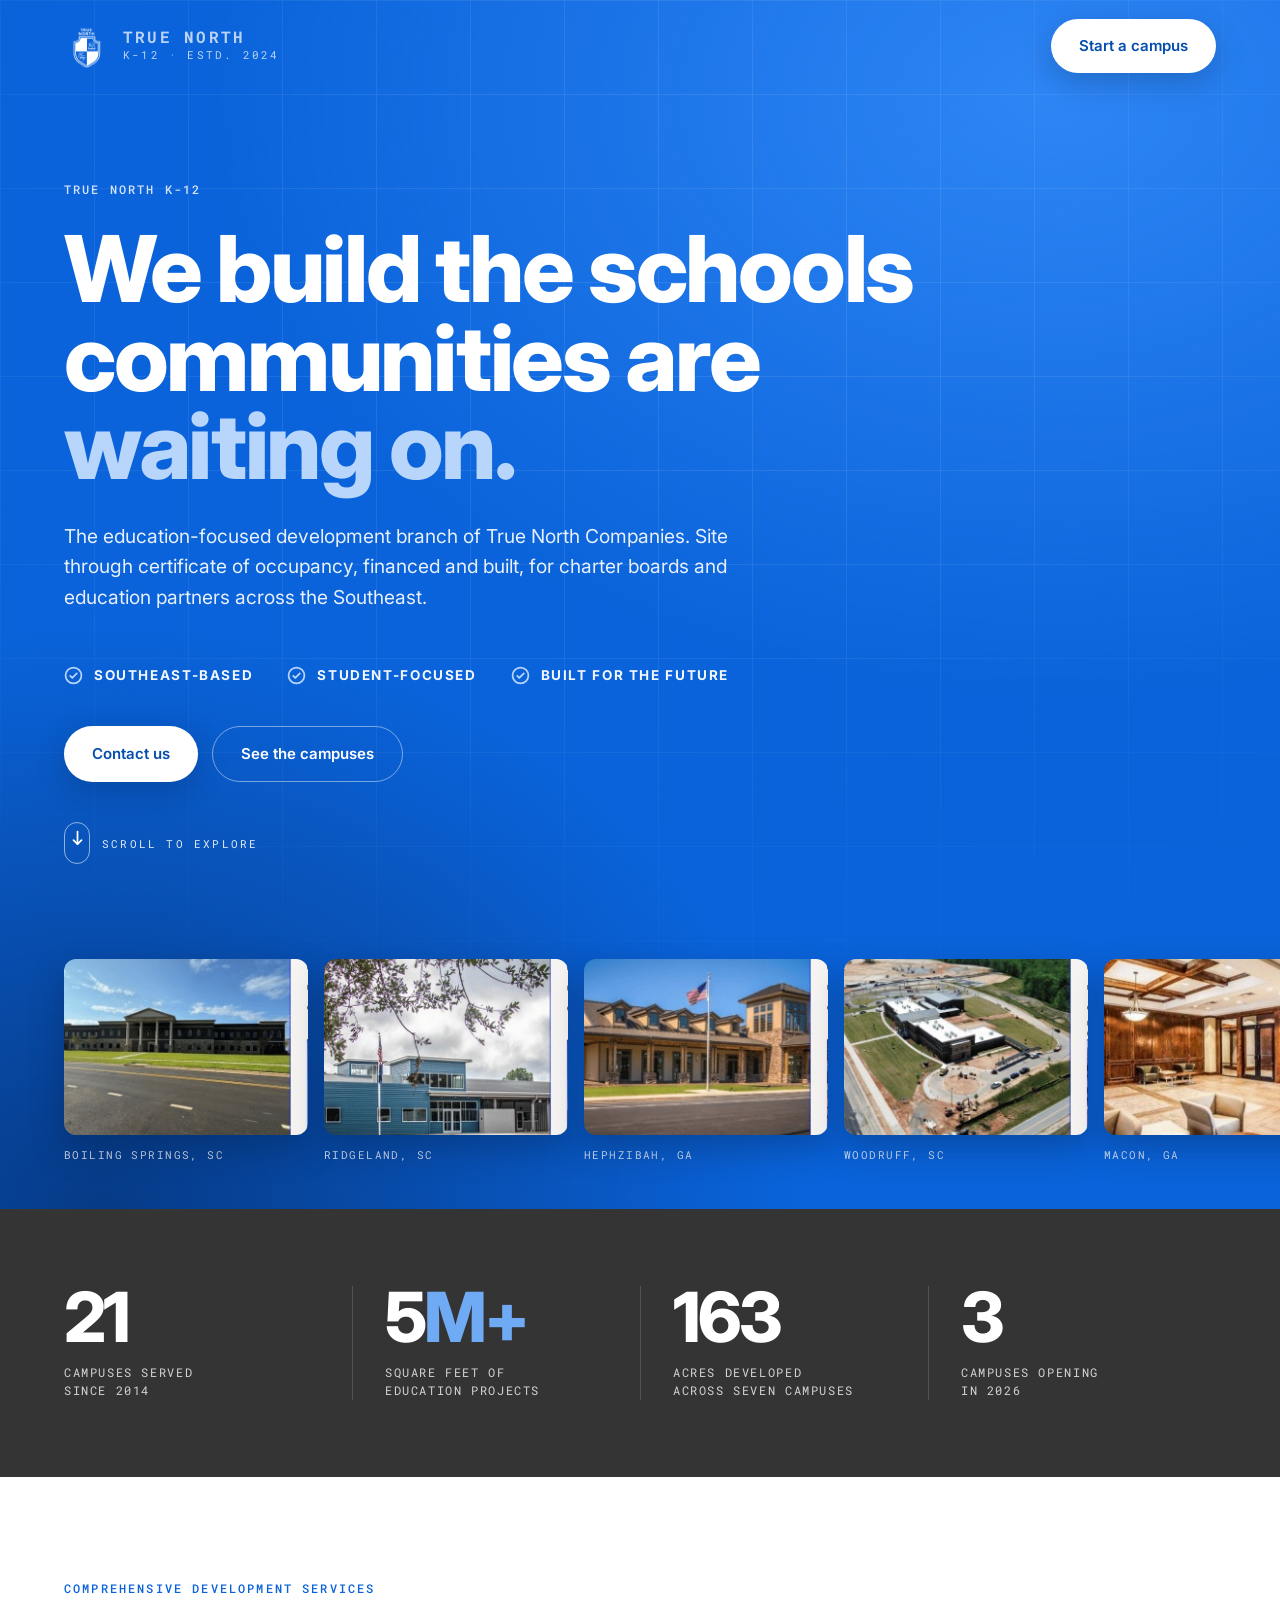
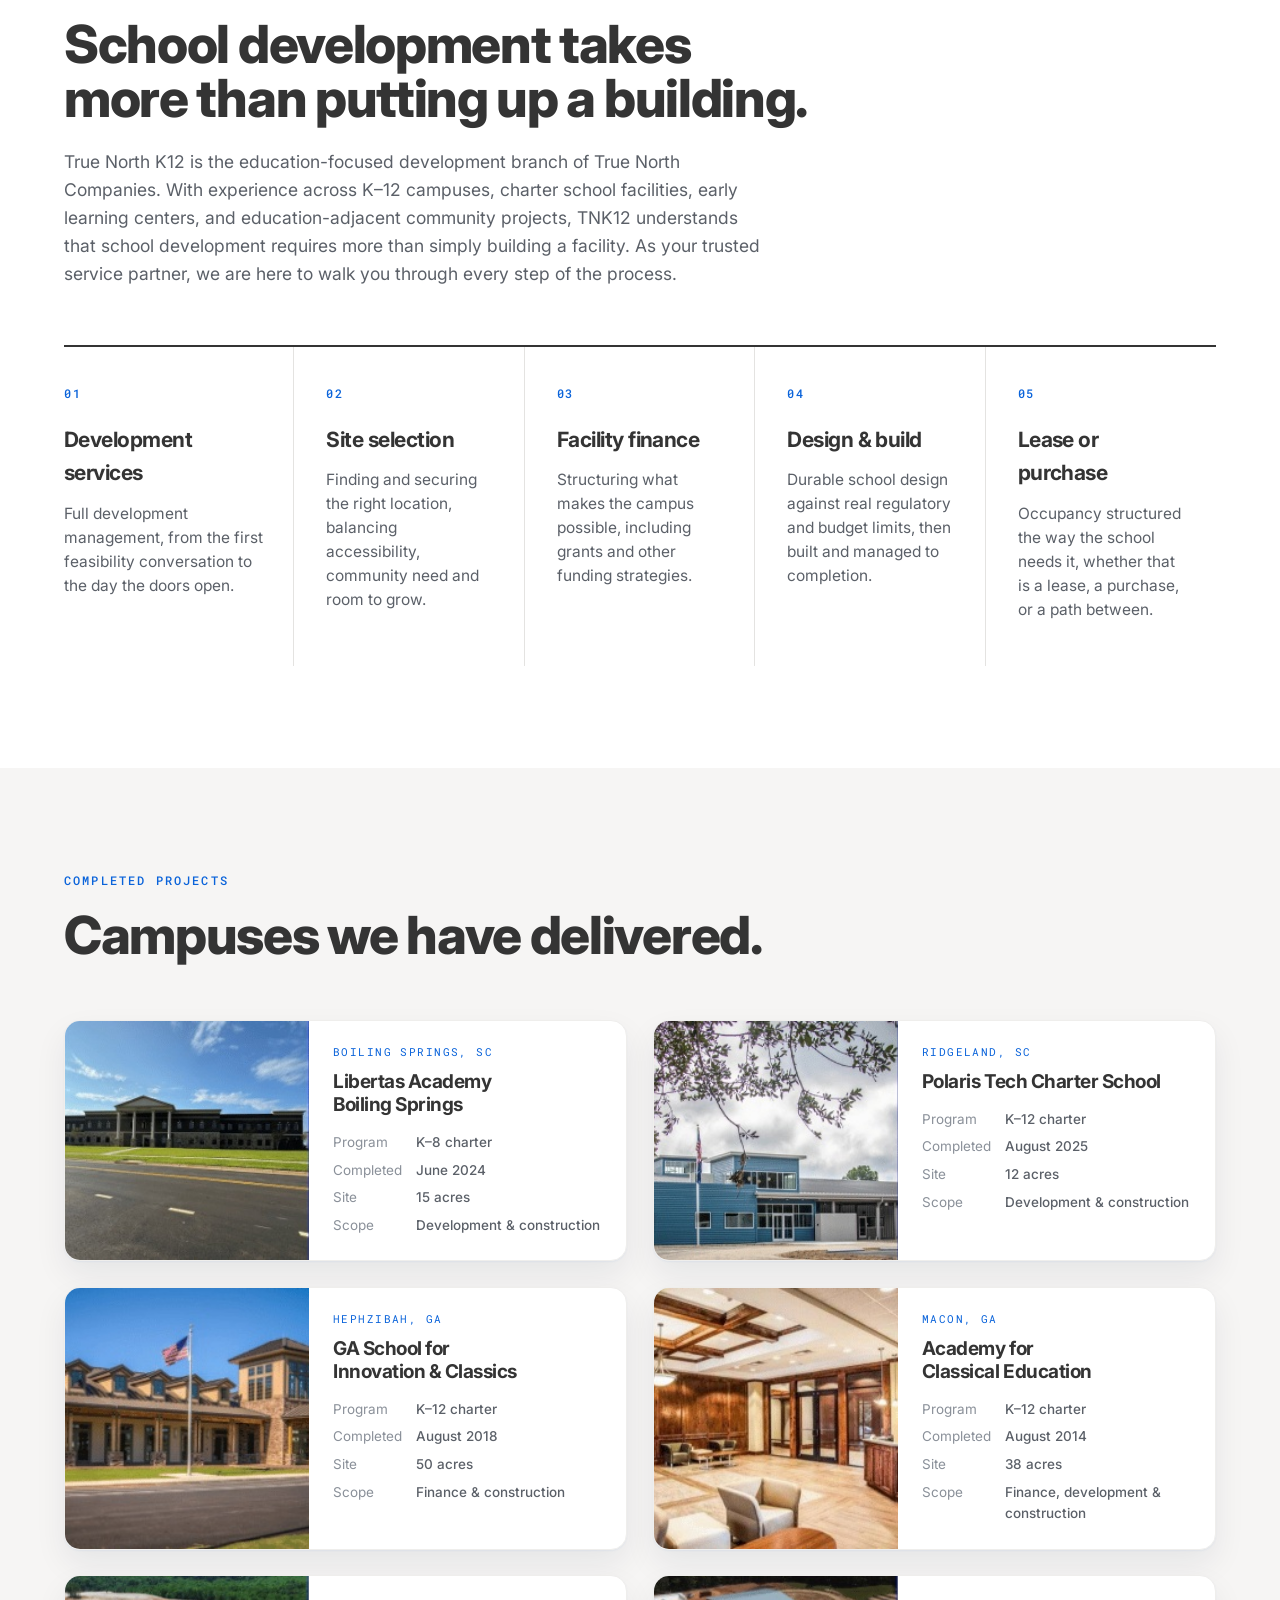
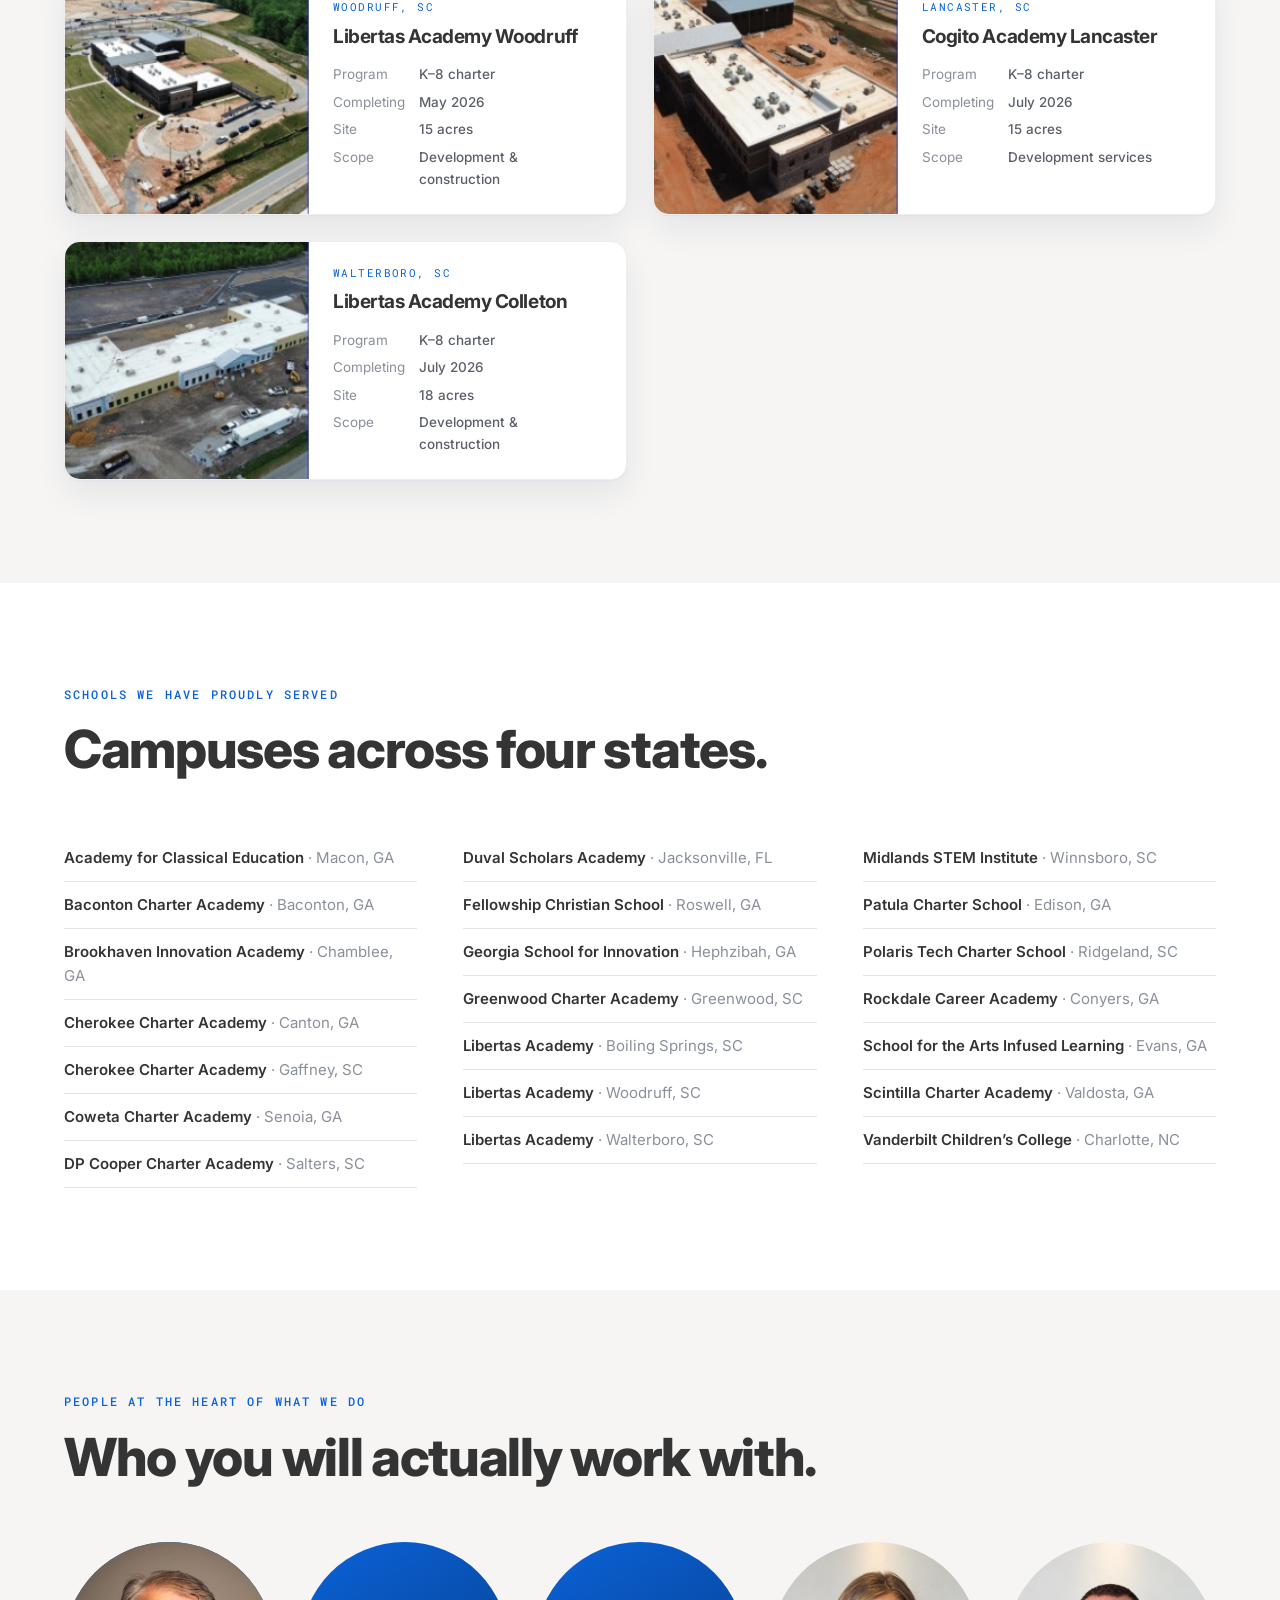
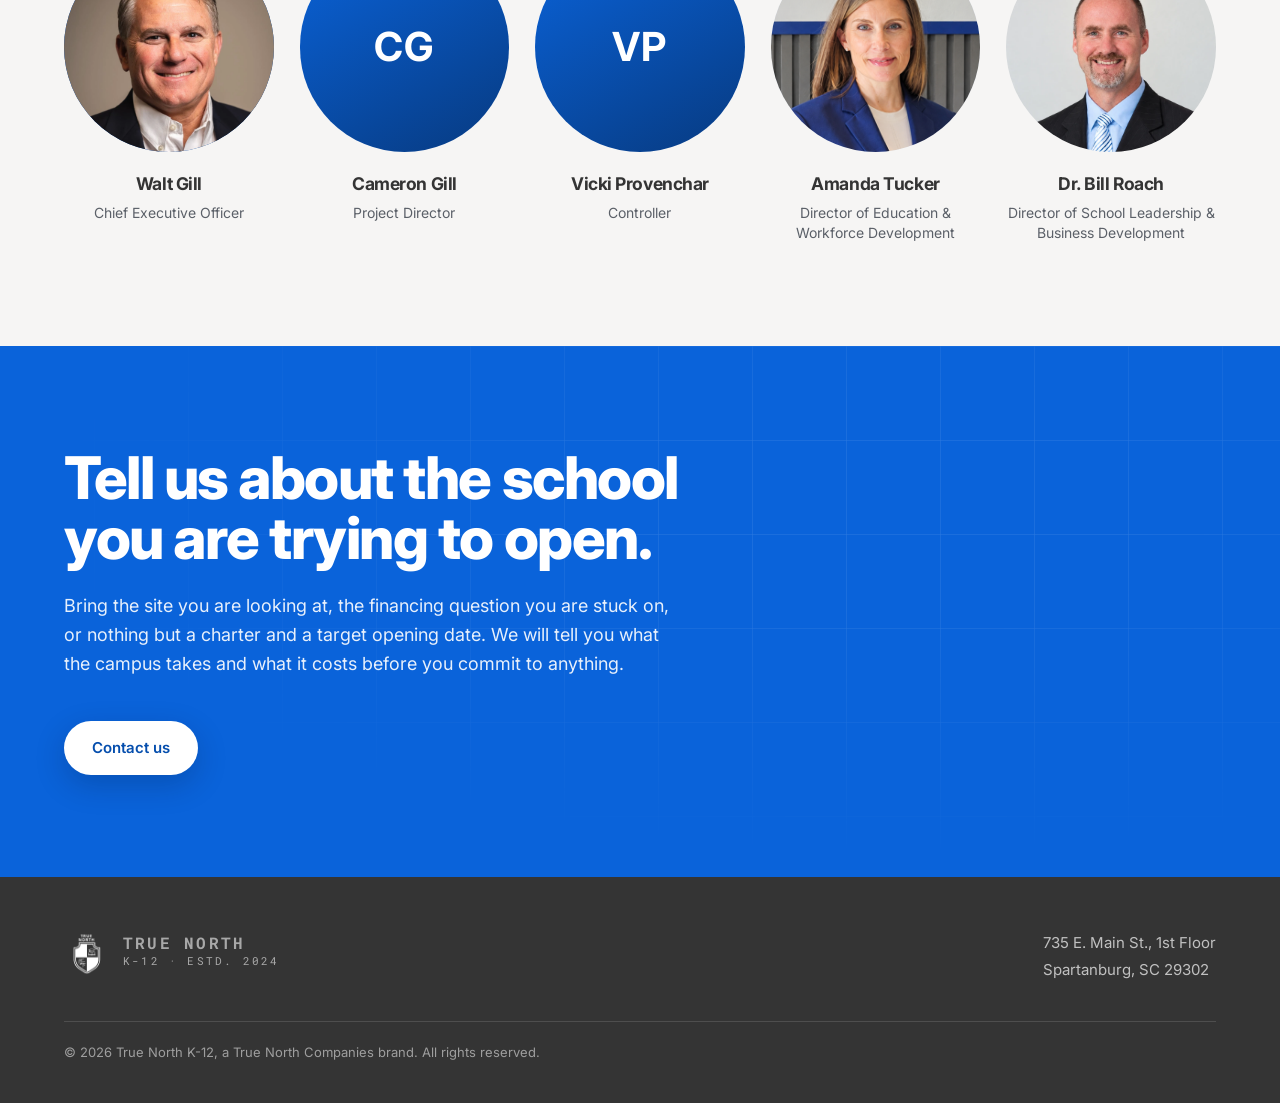
==== index.html @ 13dd5b68 "Team cards carry name and title only Drops the company line under Walt Gill, Cameron Gill and Vicki " ====
<!DOCTYPE html>
<meta charset="utf-8">
<meta name="viewport" content="width=device-width, initial-scale=1">
<title>True North K-12</title>
<meta name="description" content="True North K-12 is the education-focused development branch of True North Companies. Site selection, facility finance, design and build, and lease or purchase options for charter schools across the Southeast.">
<link rel="icon" type="image/png" href="assets/tnk12-shield.png">
<link rel="preconnect" href="https://fonts.googleapis.com">
<link rel="preconnect" href="https://fonts.gstatic.com" crossorigin>
<link rel="stylesheet" href="https://fonts.googleapis.com/css2?family=Inter:wght@300;400;500;600;700;800;900&family=Roboto+Mono:wght@400;500&display=swap">

<style>
  /* ===========================================================
     True North K-12 — TNK12 Canva brand kit.
     cobalt #0A63DA · deep #054EAD · charcoal #343434
     paper #F6F6F6 · warm ground #F6F5F4.   Light mode only.
     =========================================================== */
  :root {
    --cobalt:      #0A63DA;
    --cobalt-deep: #054EAD;
    --cobalt-dark: #073A80;
    --cobalt-lift: #3D8BF0;
    --cobalt-wash: #EAF1FD;

    --ink:       #343434;
    --ink-soft:  #5B6068;
    --ink-faint: #8A9099;

    --ground:     #FFFFFF;
    --ground-alt: #F6F5F4;
    --paper:      #F6F6F6;
    --rule:       #E4E3E1;
    --rule-soft:  #EFEEEC;

    --face: "Inter", "Segoe UI", Helvetica, Arial, sans-serif;
    --mono: "Roboto Mono", "SF Mono", Consolas, monospace;

    --measure: 64ch;
    --shell: 1560px;
  }

  * , *::before, *::after { box-sizing: border-box; }

  body {
    margin: 0;
    background: var(--ground);
    color: var(--ink);
    font-family: var(--face);
    font-size: 17px;
    line-height: 1.6;
    -webkit-font-smoothing: antialiased;
    text-rendering: optimizeLegibility;
    overflow-x: hidden;
  }
  h1, h2, h3 { margin: 0; text-wrap: balance; letter-spacing: -0.025em; }
  p { margin: 0; }
  img { max-width: 100%; display: block; }
  a { color: var(--cobalt); text-underline-offset: 3px; }
  :focus-visible { outline: 2px solid var(--cobalt-lift); outline-offset: 3px; border-radius: 3px; }

  .shell { width: 100%; max-width: var(--shell); margin-inline: auto; padding-inline: clamp(20px, 5vw, 68px); }

  .eyebrow {
    font-family: var(--mono); font-size: 12px; font-weight: 500;
    letter-spacing: .18em; text-transform: uppercase; color: var(--cobalt);
  }

  .btn {
    display: inline-flex; align-items: center; gap: 10px;
    padding: 15px 28px; border-radius: 999px;
    font-size: 15px; font-weight: 600; text-decoration: none;
    transition: transform .18s ease, background .18s ease, box-shadow .18s ease;
  }
  .btn svg { width: 16px; height: 16px; }
  .btn--on-cobalt { background: #FFFFFF; color: var(--cobalt-deep); box-shadow: 0 10px 30px rgba(3,24,56,.22); }
  .btn--on-cobalt:hover { transform: translateY(-2px); background: var(--paper); }
  .btn--solid { background: var(--cobalt); color: #FFFFFF; box-shadow: 0 10px 28px rgba(10,99,218,.26); }
  .btn--solid:hover { transform: translateY(-2px); background: var(--cobalt-deep); }
  .btn--wire { border: 1px solid rgba(255,255,255,.45); color: #FFFFFF; }
  .btn--wire:hover { border-color: #FFFFFF; background: rgba(255,255,255,.1); }

  /* ---------------- masthead, no tabs ---------------- */
  .masthead { position: absolute; inset: 0 0 auto; z-index: 30; }
  .masthead__row { display: flex; align-items: center; gap: 20px; min-height: 92px; }
  .lockup { display: flex; align-items: center; gap: 13px; text-decoration: none; color: #FFFFFF; }
  .lockup img { width: 46px; height: 46px; flex: none; }
  .lockup b { display: block; font-size: 16px; font-weight: 700; letter-spacing: .14em; line-height: 1.1; }
  .lockup span { display: block; font-family: var(--mono); font-size: 11px; letter-spacing: .2em; color: rgba(255,255,255,.72); }
  .masthead .btn { margin-left: auto; }
  @media (max-width: 560px) { .masthead .btn { padding: 12px 18px; font-size: 13.5px; } }

  /* ---------------- hero ---------------- */
  .hero {
    position: relative; isolation: isolate;
    background: var(--cobalt);
    color: #FFFFFF;
    padding: clamp(150px, 20vh, 210px) 0 0;
    overflow: hidden;
  }
  .hero::before {
    content: ""; position: absolute; inset: 0; z-index: -2;
    background:
      radial-gradient(120% 90% at 82% 8%, #2E86F5 0%, rgba(46,134,245,0) 55%),
      radial-gradient(90% 80% at 8% 100%, #063A86 0%, rgba(6,58,134,0) 60%),
      var(--cobalt);
  }
  /* fine engineering grid, drawn not imported */
  .hero::after {
    content: ""; position: absolute; inset: 0; z-index: -1; opacity: .16;
    background-image:
      linear-gradient(rgba(255,255,255,.55) 1px, transparent 1px),
      linear-gradient(90deg, rgba(255,255,255,.55) 1px, transparent 1px);
    background-size: 94px 94px;
    mask-image: radial-gradient(110% 80% at 50% 25%, #000 25%, transparent 78%);
  }

  .hero__inner { position: relative; }
  .hero h1 {
    font-size: clamp(44px, 7.2vw, 104px);
    font-weight: 800;
    line-height: .96;
    max-width: 20ch;
  }
  .hero h1 em { font-style: normal; color: #B8D5FB; }
  .hero__eyebrow { color: rgba(255,255,255,.82); margin-bottom: 26px; }
  .hero__lede { margin-top: 30px; max-width: 58ch; font-size: clamp(17px, 1.5vw, 21px); color: rgba(255,255,255,.9); }
  .hero__cta { margin-top: 40px; display: flex; flex-wrap: wrap; gap: 14px; }

  .hero__claims {
    margin: 52px 0 0; padding: 0; list-style: none;
    display: flex; flex-wrap: wrap; gap: 12px 34px;
  }
  .hero__claims li {
    display: flex; align-items: center; gap: 11px;
    font-size: 13.5px; font-weight: 700; letter-spacing: .12em; text-transform: uppercase;
    color: rgba(255,255,255,.95);
  }
  .hero__claims svg { width: 19px; height: 19px; color: #B8D5FB; flex: none; }

  /* campus rail riding the bottom of the hero */
  .rail { margin-top: clamp(48px, 7vw, 86px); padding-bottom: 46px; padding-left: clamp(20px, 5vw, 68px); }
  .rail__track { display: flex; gap: 16px; width: max-content; animation: slide 46s linear infinite; }
  .rail__set { display: flex; gap: 16px; }
  .rail:hover .rail__track, .rail:focus-within .rail__track { animation-play-state: paused; }
  .rail figure { margin: 0; width: 244px; flex: none; position: relative; }
  .rail__shot { position: relative; border-radius: 12px; overflow: hidden; box-shadow: 0 14px 34px rgba(3,20,48,.3); }
  .rail img { width: 244px; height: 176px; object-fit: cover; display: block; transition: transform .3s ease; }
  .rail__name {
    position: absolute; inset: 0; display: grid; align-content: end; gap: 4px;
    padding: 16px 16px 15px;
    background: linear-gradient(to top, rgba(4,26,58,.94) 0%, rgba(4,26,58,.72) 45%, rgba(4,26,58,0) 100%);
    color: #FFFFFF; opacity: 0; transition: opacity .22s ease;
  }
  .rail__name b { font-size: 15px; font-weight: 700; line-height: 1.22; letter-spacing: -.01em; }
  .rail__name i { font-style: normal; font-family: var(--mono); font-size: 10.5px; letter-spacing: .12em; text-transform: uppercase; color: #B8D5FB; }
  .rail figure:hover .rail__name, .rail figure:focus-within .rail__name { opacity: 1; }
  .rail figure:hover img { transform: scale(1.05); }
  .rail figcaption { margin-top: 11px; font-family: var(--mono); font-size: 11px; letter-spacing: .13em; text-transform: uppercase; color: rgba(255,255,255,.78); }
  @keyframes slide { from { transform: translateX(0); } to { transform: translateX(calc(-244px * 7 - 16px * 7)); } }
  @media (prefers-reduced-motion: reduce) {
    .rail__track { animation: none; overflow-x: auto; width: 100%; padding-bottom: 8px; }
  }

  /* ---------------- figures band ---------------- */
  .figures { background: var(--ink); color: var(--paper); padding: clamp(52px, 6vw, 84px) 0; }
  .figures__grid { display: grid; grid-template-columns: repeat(4, 1fr); gap: 0; }
  @media (max-width: 860px) { .figures__grid { grid-template-columns: repeat(2, 1fr); row-gap: 44px; } }
  @media (max-width: 460px) { .figures__grid { grid-template-columns: 1fr; row-gap: 36px; } }
  .figure { padding: 0 32px; border-left: 1px solid rgba(255,255,255,.16); }
  .figure:first-child { padding-left: 0; border-left: 0; }
  @media (max-width: 860px) { .figure:nth-child(odd) { padding-left: 0; border-left: 0; } }
  @media (max-width: 460px) { .figure { padding-left: 0; border-left: 0; } }
  .figure b { display: block; font-size: clamp(44px, 5.4vw, 76px); font-weight: 800; line-height: .92; letter-spacing: -.045em; color: #FFFFFF; }
  .figure b em { font-style: normal; color: #6FAAF5; }
  .figure span { display: block; margin-top: 14px; font-family: var(--mono); font-size: 11.5px; line-height: 1.6; letter-spacing: .14em; text-transform: uppercase; color: rgba(246,246,246,.82); }

  /* ---------------- generic band ---------------- */
  .band { padding: clamp(66px, 8vw, 116px) 0; }
  .band--alt { background: var(--ground-alt); }
  .band__head { max-width: 920px; margin-bottom: clamp(38px, 4.5vw, 64px); }
  .band__head h2 { margin-top: 18px; font-size: clamp(31px, 4.1vw, 58px); font-weight: 800; line-height: 1.04; }
  .band__head .sub { margin-top: 22px; max-width: var(--measure); color: var(--ink-soft); font-size: 17.5px; }

  /* services */
  .svc { display: grid; grid-template-columns: repeat(5, 1fr); gap: 0; border-top: 2px solid var(--ink); }
  @media (max-width: 1100px) { .svc { grid-template-columns: repeat(2, 1fr); } }
  @media (max-width: 620px)  { .svc { grid-template-columns: 1fr; } }
  .svc article { padding: 32px 30px 44px 0; border-right: 1px solid var(--rule); }
  .svc article + article { padding-left: 32px; }
  .svc article:last-child { border-right: 0; }
  @media (max-width: 1100px) { .svc article { border-right: 0; border-bottom: 1px solid var(--rule); padding-right: 20px; }
                              .svc article + article { padding-left: 0; } }
  .svc b { font-family: var(--mono); font-size: 12px; font-weight: 500; letter-spacing: .14em; color: var(--cobalt); }
  .svc h3 { margin-top: 16px; font-size: 21px; font-weight: 700; }
  .svc p { margin-top: 12px; color: var(--ink-soft); font-size: 15.5px; line-height: 1.55; }

  /* campuses */
  .campus-grid { display: grid; grid-template-columns: repeat(2, 1fr); gap: clamp(18px, 2vw, 26px); }
  @media (max-width: 1060px) { .campus-grid { grid-template-columns: 1fr; } }

  .campus { background: var(--ground); border-radius: 16px; overflow: hidden; border: 1px solid var(--rule-soft);
            box-shadow: 0 1px 2px rgba(10,99,218,.05), 0 14px 32px rgba(8,33,63,.07);
            transition: transform .2s ease, box-shadow .2s ease; }
  .campus:hover { transform: translateY(-4px); box-shadow: 0 1px 2px rgba(10,99,218,.07), 0 22px 44px rgba(8,33,63,.13); }
  .campus { display: flex; align-items: stretch; }
  /* the source photography is 252px wide, so it is never asked to render larger */
  .campus img { width: clamp(132px, 26vw, 244px); height: auto; align-self: stretch; object-fit: cover; flex: none; }
  .campus__body { padding: 22px 24px 24px; min-width: 0; }
  .campus__loc { font-family: var(--mono); font-size: 11px; letter-spacing: .13em; text-transform: uppercase; color: var(--cobalt); }
  .campus h3 { margin-top: 9px; font-size: 19px; font-weight: 700; line-height: 1.22; }
  .campus dl { margin: 16px 0 0; display: grid; grid-template-columns: auto 1fr; gap: 6px 14px; font-size: 13.5px; }
  .campus dt { color: var(--ink-faint); }
  .campus dd { margin: 0; color: var(--ink-soft); font-weight: 500; }

  /* served list */
  .served { columns: 3; column-gap: 46px; margin: 0; padding: 0; list-style: none; }
  @media (max-width: 900px) { .served { columns: 2; } }
  @media (max-width: 560px) { .served { columns: 1; } }
  .served li { break-inside: avoid; padding: 11px 0; border-bottom: 1px solid var(--rule); font-size: 15px; }
  .served li b { font-weight: 600; }
  .served li span { color: var(--ink-faint); }

  /* team */
  .team-grid { display: grid; grid-template-columns: repeat(5, 1fr); gap: clamp(16px, 2vw, 30px); }
  @media (max-width: 1080px) { .team-grid { grid-template-columns: repeat(3, 1fr); } }
  @media (max-width: 600px)  { .team-grid { grid-template-columns: repeat(2, 1fr); } }
  .who { text-align: center; }
  .who__disc { width: 100%; aspect-ratio: 1; border-radius: 50%; overflow: hidden; background: var(--cobalt-wash); position: relative; }
  .who__disc img { width: 100%; height: 100%; object-fit: cover; }
  .who__shot { position: absolute; inset: 0; }
  /* The headshots are framed to each person's height, so the eyeline lands in a
     different place in every file. Walt and Bill are cropped to a 45% eyeline in
     the file itself; Amanda's source is already circle-masked, so hers is pulled
     up here instead. Keep zoom >= 1 + 2*|lift| or a crescent shows at the bottom. */
  .who__disc--tucker img { transform: scale(1.22) translateY(-7.7%); }
  .who__mono { position: absolute; inset: 0; display: grid; place-items: center;
               background: linear-gradient(150deg, var(--cobalt) 0%, var(--cobalt-dark) 100%);
               color: #FFFFFF; font-size: clamp(26px, 3.2vw, 40px); font-weight: 700; letter-spacing: .04em; }
  .who h3 { margin-top: 18px; font-size: 17.5px; font-weight: 700; }
  .who p { margin-top: 5px; font-size: 14px; color: var(--ink-soft); line-height: 1.45; }

  /* close */
  .close { background: var(--cobalt); color: #FFFFFF; padding: clamp(66px, 8vw, 118px) 0; position: relative; overflow: hidden; }
  .close::after {
    content: ""; position: absolute; inset: 0; opacity: .14;
    background-image: linear-gradient(rgba(255,255,255,.5) 1px, transparent 1px), linear-gradient(90deg, rgba(255,255,255,.5) 1px, transparent 1px);
    background-size: 94px 94px;
    mask-image: radial-gradient(90% 90% at 70% 30%, #000 20%, transparent 75%);
  }
  .close .shell { position: relative; z-index: 1; }
  .close h2 { font-size: clamp(31px, 4.6vw, 62px); font-weight: 800; line-height: 1.02; max-width: 18ch; }
  .close p { margin-top: 24px; max-width: 56ch; font-size: 18px; color: rgba(255,255,255,.9); }
  .close__cta { margin-top: 42px; }

  /* one-page affordance */
  .progress {
    position: fixed; top: 0; left: 0; height: 3px; width: 100%;
    transform: scaleX(0); transform-origin: 0 50%;
    background: var(--cobalt); z-index: 60; pointer-events: none;
    transition: opacity .2s ease; opacity: 0;
  }
  .progress.is-on { opacity: 1; }

  .scroll-cue {
    margin-top: 40px; display: inline-flex; align-items: center; gap: 12px;
    background: none; border: 0; padding: 0; cursor: pointer;
    font-family: var(--mono); font-size: 11px; letter-spacing: .2em; text-transform: uppercase;
    color: rgba(255,255,255,.88);
  }
  .scroll-cue:hover { color: #FFFFFF; }
  .scroll-cue span {
    width: 26px; height: 42px; border: 1.5px solid rgba(255,255,255,.55); border-radius: 999px;
    position: relative; flex: none; overflow: hidden;
  }
  .scroll-cue span svg {
    position: absolute; left: 50%; top: 7px; width: 11px; height: 19px;
    margin-left: -5.5px; color: #FFFFFF;
    animation: wheel 1.9s ease-in-out infinite;
  }
  @keyframes wheel { 0% { opacity: 0; transform: translateY(0); } 22% { opacity: 1; } 70% { opacity: 0; transform: translateY(11px); } 100% { opacity: 0; } }
  @media (prefers-reduced-motion: reduce) { .scroll-cue span svg { animation: none; } }

  .to-top {
    position: fixed; right: 22px; bottom: 22px; z-index: 55;
    display: inline-flex; align-items: center; gap: 8px;
    padding: 12px 18px; border-radius: 999px; border: 0; cursor: pointer;
    background: var(--cobalt); color: #FFFFFF; font-family: var(--face);
    font-size: 13px; font-weight: 600; box-shadow: 0 10px 28px rgba(8,33,63,.28);
    opacity: 0; pointer-events: none; transform: translateY(10px);
    transition: opacity .22s ease, transform .22s ease;
  }
  .to-top.is-on { opacity: 1; pointer-events: auto; transform: none; }
  .to-top svg { width: 15px; height: 15px; }

  /* footer */
  .foot { background: var(--ink); color: var(--paper); padding: 52px 0 40px; }
  .foot__row { display: flex; flex-wrap: wrap; gap: 28px 60px; justify-content: space-between; align-items: flex-start; }
  .foot .lockup { color: var(--paper); }
  .foot .lockup span { color: rgba(246,246,246,.6); }
  .foot address { font-style: normal; font-size: 15px; line-height: 1.8; color: rgba(246,246,246,.72); }
  .foot__legal { margin-top: 38px; padding-top: 20px; border-top: 1px solid rgba(255,255,255,.13); font-size: 13px; color: rgba(246,246,246,.55); }
</style>

<header class="masthead">
  <div class="shell masthead__row">
    <a class="lockup" href="#top" aria-label="True North K-12, home">
      <img src="assets/tnk12-shield-white.png" alt="" width="46" height="46">
      <span style="display:block">
        <b>TRUE NORTH</b>
        <span>K-12 &middot; ESTD. 2024</span>
      </span>
    </a>
    <a class="btn btn--on-cobalt" href="contact.html">Start a campus</a>
  </div>
</header>

<div class="progress" id="progress" aria-hidden="true"></div>

<main id="top">

  <!-- ===================== HERO ===================== -->
  <section class="hero">
    <div class="shell hero__inner">
      <p class="eyebrow hero__eyebrow">True North K-12</p>
      <h1>We build the schools<br>communities are<br><em>waiting on.</em></h1>
      <p class="hero__lede">
        The education-focused development branch of True North Companies. Site through certificate
        of occupancy, financed and built, for charter boards and education partners across the
        Southeast.
      </p>
      <ul class="hero__claims">
        <li><svg viewBox="0 0 24 24" fill="none" stroke="currentColor" stroke-width="2.2" stroke-linecap="round" stroke-linejoin="round" aria-hidden="true"><circle cx="12" cy="12" r="10"/><path d="M7.8 12.4l2.7 2.7L16.2 9.4"/></svg>Southeast-based</li>
        <li><svg viewBox="0 0 24 24" fill="none" stroke="currentColor" stroke-width="2.2" stroke-linecap="round" stroke-linejoin="round" aria-hidden="true"><circle cx="12" cy="12" r="10"/><path d="M7.8 12.4l2.7 2.7L16.2 9.4"/></svg>Student-focused</li>
        <li><svg viewBox="0 0 24 24" fill="none" stroke="currentColor" stroke-width="2.2" stroke-linecap="round" stroke-linejoin="round" aria-hidden="true"><circle cx="12" cy="12" r="10"/><path d="M7.8 12.4l2.7 2.7L16.2 9.4"/></svg>Built for the future</li>
      </ul>
      <div class="hero__cta">
        <a class="btn btn--on-cobalt" href="contact.html">Contact us</a>
        <a class="btn btn--wire" href="#campuses">See the campuses</a>
      </div>
      <button class="scroll-cue" id="scrollCue" type="button">
        <span aria-hidden="true"><svg viewBox="0 0 12 20" fill="none" stroke="currentColor" stroke-width="1.9" stroke-linecap="round" stroke-linejoin="round"><path d="M6 1.4v13.4"/><path d="M1.6 10.6L6 15.1l4.4-4.5"/></svg></span>Scroll to explore
      </button>
    </div>

    <div class="rail" aria-label="Campuses developed by True North K-12">
      <div class="rail__track">
        <div class="rail__set">
          <figure tabindex="0">
            <div class="rail__shot">
              <img src="assets/campus-boiling-springs.jpg" alt="Libertas Academy Boiling Springs" loading="lazy">
              <span class="rail__name"><i>Boiling Springs, SC</i><b>Libertas Academy Boiling Springs</b></span>
            </div>
            <figcaption>BOILING SPRINGS, SC</figcaption>
          </figure>
          <figure tabindex="0">
            <div class="rail__shot">
              <img src="assets/campus-ridgeland.jpg" alt="Polaris Tech Charter School" loading="lazy">
              <span class="rail__name"><i>Ridgeland, SC</i><b>Polaris Tech Charter School</b></span>
            </div>
            <figcaption>RIDGELAND, SC</figcaption>
          </figure>
          <figure tabindex="0">
            <div class="rail__shot">
              <img src="assets/campus-hephzibah.jpg" alt="GA School for Innovation & Classics" loading="lazy">
              <span class="rail__name"><i>Hephzibah, GA</i><b>GA School for Innovation &amp; Classics</b></span>
            </div>
            <figcaption>HEPHZIBAH, GA</figcaption>
          </figure>
          <figure tabindex="0">
            <div class="rail__shot">
              <img src="assets/campus-woodruff.jpg" alt="Libertas Academy Woodruff" loading="lazy">
              <span class="rail__name"><i>Woodruff, SC</i><b>Libertas Academy Woodruff</b></span>
            </div>
            <figcaption>WOODRUFF, SC</figcaption>
          </figure>
          <figure tabindex="0">
            <div class="rail__shot">
              <img src="assets/campus-macon.jpg" alt="Academy for Classical Education" loading="lazy">
              <span class="rail__name"><i>Macon, GA</i><b>Academy for Classical Education</b></span>
            </div>
            <figcaption>MACON, GA</figcaption>
          </figure>
          <figure tabindex="0">
            <div class="rail__shot">
              <img src="assets/campus-lancaster.jpg" alt="Cogito Academy Lancaster" loading="lazy">
              <span class="rail__name"><i>Lancaster, SC</i><b>Cogito Academy Lancaster</b></span>
            </div>
            <figcaption>LANCASTER, SC</figcaption>
          </figure>
          <figure tabindex="0">
            <div class="rail__shot">
              <img src="assets/campus-colleton.jpg" alt="Libertas Academy Colleton" loading="lazy">
              <span class="rail__name"><i>Walterboro, SC</i><b>Libertas Academy Colleton</b></span>
            </div>
            <figcaption>WALTERBORO, SC</figcaption>
          </figure>
        </div>
        <div class="rail__set" aria-hidden="true">
          <figure tabindex="0">
            <div class="rail__shot">
              <img src="assets/campus-boiling-springs.jpg" alt="" loading="lazy">
              <span class="rail__name"><i>Boiling Springs, SC</i><b>Libertas Academy Boiling Springs</b></span>
            </div>
            <figcaption>BOILING SPRINGS, SC</figcaption>
          </figure>
          <figure tabindex="0">
            <div class="rail__shot">
              <img src="assets/campus-ridgeland.jpg" alt="" loading="lazy">
              <span class="rail__name"><i>Ridgeland, SC</i><b>Polaris Tech Charter School</b></span>
            </div>
            <figcaption>RIDGELAND, SC</figcaption>
          </figure>
          <figure tabindex="0">
            <div class="rail__shot">
              <img src="assets/campus-hephzibah.jpg" alt="" loading="lazy">
              <span class="rail__name"><i>Hephzibah, GA</i><b>GA School for Innovation &amp; Classics</b></span>
            </div>
            <figcaption>HEPHZIBAH, GA</figcaption>
          </figure>
          <figure tabindex="0">
            <div class="rail__shot">
              <img src="assets/campus-woodruff.jpg" alt="" loading="lazy">
              <span class="rail__name"><i>Woodruff, SC</i><b>Libertas Academy Woodruff</b></span>
            </div>
            <figcaption>WOODRUFF, SC</figcaption>
          </figure>
          <figure tabindex="0">
            <div class="rail__shot">
              <img src="assets/campus-macon.jpg" alt="" loading="lazy">
              <span class="rail__name"><i>Macon, GA</i><b>Academy for Classical Education</b></span>
            </div>
            <figcaption>MACON, GA</figcaption>
          </figure>
          <figure tabindex="0">
            <div class="rail__shot">
              <img src="assets/campus-lancaster.jpg" alt="" loading="lazy">
              <span class="rail__name"><i>Lancaster, SC</i><b>Cogito Academy Lancaster</b></span>
            </div>
            <figcaption>LANCASTER, SC</figcaption>
          </figure>
          <figure tabindex="0">
            <div class="rail__shot">
              <img src="assets/campus-colleton.jpg" alt="" loading="lazy">
              <span class="rail__name"><i>Walterboro, SC</i><b>Libertas Academy Colleton</b></span>
            </div>
            <figcaption>WALTERBORO, SC</figcaption>
          </figure>
        </div>
      </div>
    </div>
  </section>

  <!-- ===================== FIGURES ===================== -->
  <section class="figures">
    <div class="shell figures__grid">
      <div class="figure"><b>21</b><span>Campuses served<br>since 2014</span></div>
      <div class="figure"><b>5<em>M+</em></b><span>Square feet of<br>education projects</span></div>
      <div class="figure"><b>163</b><span>Acres developed<br>across seven campuses</span></div>
      <div class="figure"><b>3</b><span>Campuses opening<br>in 2026</span></div>
    </div>
  </section>

  <!-- ===================== WHAT WE DO ===================== -->
  <section class="band">
    <div class="shell">
      <div class="band__head">
        <p class="eyebrow">Comprehensive development services</p>
        <h2>School development takes more than putting up a building.</h2>
        <p class="sub">
          True North K12 is the education-focused development branch of True North Companies. With
          experience across K&ndash;12 campuses, charter school facilities, early learning centers,
          and education-adjacent community projects, TNK12 understands that school development
          requires more than simply building a facility. As your trusted service partner, we are
          here to walk you through every step of the process.
        </p>
      </div>
      <div class="svc">
        <article>
          <b>01</b>
          <h3>Development services</h3>
          <p>Full development management, from the first feasibility conversation to the day the doors open.</p>
        </article>
        <article>
          <b>02</b>
          <h3>Site selection</h3>
          <p>Finding and securing the right location, balancing accessibility, community need and room to grow.</p>
        </article>
        <article>
          <b>03</b>
          <h3>Facility finance</h3>
          <p>Structuring what makes the campus possible, including grants and other funding strategies.</p>
        </article>
        <article>
          <b>04</b>
          <h3>Design &amp; build</h3>
          <p>Durable school design against real regulatory and budget limits, then built and managed to completion.</p>
        </article>
        <article>
          <b>05</b>
          <h3>Lease or purchase</h3>
          <p>Occupancy structured the way the school needs it, whether that is a lease, a purchase, or a path between.</p>
        </article>
      </div>
    </div>
  </section>

  <!-- ===================== CAMPUSES ===================== -->
  <section class="band band--alt" id="campuses">
    <div class="shell">
      <div class="band__head">
        <p class="eyebrow">Completed projects</p>
        <h2>Campuses we have delivered.</h2>
      </div>
      <div class="campus-grid">
        <article class="campus">
          <img src="assets/campus-boiling-springs.jpg" alt="Libertas Academy Boiling Springs" loading="lazy">
          <div class="campus__body">
            <p class="campus__loc">Boiling Springs, SC</p>
            <h3>Libertas Academy Boiling Springs</h3>
            <dl>
              <dt>Program</dt><dd>K&ndash;8 charter</dd>
              <dt>Completed</dt><dd>June 2024</dd>
              <dt>Site</dt><dd>15 acres</dd>
              <dt>Scope</dt><dd>Development &amp; construction</dd>
            </dl>
          </div>
        </article>
        <article class="campus">
          <img src="assets/campus-ridgeland.jpg" alt="Polaris Tech Charter School" loading="lazy">
          <div class="campus__body">
            <p class="campus__loc">Ridgeland, SC</p>
            <h3>Polaris Tech Charter School</h3>
            <dl>
              <dt>Program</dt><dd>K&ndash;12 charter</dd>
              <dt>Completed</dt><dd>August 2025</dd>
              <dt>Site</dt><dd>12 acres</dd>
              <dt>Scope</dt><dd>Development &amp; construction</dd>
            </dl>
          </div>
        </article>
        <article class="campus">
          <img src="assets/campus-hephzibah.jpg" alt="Georgia School for Innovation and Classics" loading="lazy">
          <div class="campus__body">
            <p class="campus__loc">Hephzibah, GA</p>
            <h3>GA School for Innovation &amp; Classics</h3>
            <dl>
              <dt>Program</dt><dd>K&ndash;12 charter</dd>
              <dt>Completed</dt><dd>August 2018</dd>
              <dt>Site</dt><dd>50 acres</dd>
              <dt>Scope</dt><dd>Finance &amp; construction</dd>
            </dl>
          </div>
        </article>
        <article class="campus">
          <img src="assets/campus-macon.jpg" alt="Academy for Classical Education" loading="lazy">
          <div class="campus__body">
            <p class="campus__loc">Macon, GA</p>
            <h3>Academy for Classical Education</h3>
            <dl>
              <dt>Program</dt><dd>K&ndash;12 charter</dd>
              <dt>Completed</dt><dd>August 2014</dd>
              <dt>Site</dt><dd>38 acres</dd>
              <dt>Scope</dt><dd>Finance, development &amp; construction</dd>
            </dl>
          </div>
        </article>
        <article class="campus">
          <img src="assets/campus-woodruff.jpg" alt="Libertas Academy Woodruff" loading="lazy">
          <div class="campus__body">
            <p class="campus__loc">Woodruff, SC</p>
            <h3>Libertas Academy Woodruff</h3>
            <dl>
              <dt>Program</dt><dd>K&ndash;8 charter</dd>
              <dt>Completing</dt><dd>May 2026</dd>
              <dt>Site</dt><dd>15 acres</dd>
              <dt>Scope</dt><dd>Development &amp; construction</dd>
            </dl>
          </div>
        </article>
        <article class="campus">
          <img src="assets/campus-lancaster.jpg" alt="Cogito Academy Lancaster" loading="lazy">
          <div class="campus__body">
            <p class="campus__loc">Lancaster, SC</p>
            <h3>Cogito Academy Lancaster</h3>
            <dl>
              <dt>Program</dt><dd>K&ndash;8 charter</dd>
              <dt>Completing</dt><dd>July 2026</dd>
              <dt>Site</dt><dd>15 acres</dd>
              <dt>Scope</dt><dd>Development services</dd>
            </dl>
          </div>
        </article>
        <article class="campus">
          <img src="assets/campus-colleton.jpg" alt="Libertas Academy Colleton" loading="lazy">
          <div class="campus__body">
            <p class="campus__loc">Walterboro, SC</p>
            <h3>Libertas Academy Colleton</h3>
            <dl>
              <dt>Program</dt><dd>K&ndash;8 charter</dd>
              <dt>Completing</dt><dd>July 2026</dd>
              <dt>Site</dt><dd>18 acres</dd>
              <dt>Scope</dt><dd>Development &amp; construction</dd>
            </dl>
          </div>
        </article>
      </div>
    </div>
  </section>

  <!-- ===================== SCHOOLS SERVED ===================== -->
  <section class="band">
    <div class="shell">
      <div class="band__head">
        <p class="eyebrow">Schools we have proudly served</p>
        <h2>Campuses across four states.</h2>
      </div>
      <ul class="served">
        <li><b>Academy for Classical Education</b> <span>&middot; Macon, GA</span></li>
        <li><b>Baconton Charter Academy</b> <span>&middot; Baconton, GA</span></li>
        <li><b>Brookhaven Innovation Academy</b> <span>&middot; Chamblee, GA</span></li>
        <li><b>Cherokee Charter Academy</b> <span>&middot; Canton, GA</span></li>
        <li><b>Cherokee Charter Academy</b> <span>&middot; Gaffney, SC</span></li>
        <li><b>Coweta Charter Academy</b> <span>&middot; Senoia, GA</span></li>
        <li><b>DP Cooper Charter Academy</b> <span>&middot; Salters, SC</span></li>
        <li><b>Duval Scholars Academy</b> <span>&middot; Jacksonville, FL</span></li>
        <li><b>Fellowship Christian School</b> <span>&middot; Roswell, GA</span></li>
        <li><b>Georgia School for Innovation</b> <span>&middot; Hephzibah, GA</span></li>
        <li><b>Greenwood Charter Academy</b> <span>&middot; Greenwood, SC</span></li>
        <li><b>Libertas Academy</b> <span>&middot; Boiling Springs, SC</span></li>
        <li><b>Libertas Academy</b> <span>&middot; Woodruff, SC</span></li>
        <li><b>Libertas Academy</b> <span>&middot; Walterboro, SC</span></li>
        <li><b>Midlands STEM Institute</b> <span>&middot; Winnsboro, SC</span></li>
        <li><b>Patula Charter School</b> <span>&middot; Edison, GA</span></li>
        <li><b>Polaris Tech Charter School</b> <span>&middot; Ridgeland, SC</span></li>
        <li><b>Rockdale Career Academy</b> <span>&middot; Conyers, GA</span></li>
        <li><b>School for the Arts Infused Learning</b> <span>&middot; Evans, GA</span></li>
        <li><b>Scintilla Charter Academy</b> <span>&middot; Valdosta, GA</span></li>
        <li><b>Vanderbilt Children&rsquo;s College</b> <span>&middot; Charlotte, NC</span></li>
      </ul>
    </div>
  </section>

  <!-- ===================== TEAM ===================== -->
  <section class="band band--alt">
    <div class="shell">
      <div class="band__head">
        <p class="eyebrow">People at the heart of what we do</p>
        <h2>Who you will actually work with.</h2>
      </div>
      <div class="team-grid">
        <article class="who">
          <div class="who__disc"><div class="who__mono">WG</div><img class="who__shot" src="assets/team-gill-walt.png" alt="Walt Gill" loading="lazy" onerror="this.remove()"></div>
          <h3>Walt Gill</h3>
          <p>Chief Executive Officer</p>
        </article>
        <article class="who">
          <div class="who__disc"><div class="who__mono">CG</div><img class="who__shot" src="assets/team-gill-cameron.png" alt="Cameron Gill" loading="lazy" onerror="this.remove()"></div>
          <h3>Cameron Gill</h3>
          <p>Project Director</p>
        </article>
        <article class="who">
          <div class="who__disc"><div class="who__mono">VP</div><img class="who__shot" src="assets/team-provenchar.png" alt="Vicki Provenchar" loading="lazy" onerror="this.remove()"></div>
          <h3>Vicki Provenchar</h3>
          <p>Controller</p>
        </article>
        <article class="who">
          <div class="who__disc who__disc--tucker"><img src="assets/team-tucker.png" alt="Amanda Tucker" loading="lazy"></div>
          <h3>Amanda Tucker</h3>
          <p>Director of Education &amp; Workforce Development</p>
        </article>
        <article class="who">
          <div class="who__disc"><img src="assets/team-roach.png" alt="Dr. Bill Roach" loading="lazy"></div>
          <h3>Dr. Bill Roach</h3>
          <p>Director of School Leadership &amp; Business Development</p>
        </article>
      </div>
    </div>
  </section>

  <!-- ===================== CLOSE ===================== -->
  <section class="close" id="contact">
    <div class="shell">
      <h2>Tell us about the school you are trying to open.</h2>
      <p>
        Bring the site you are looking at, the financing question you are stuck on, or nothing but
        a charter and a target opening date. We will tell you what the campus takes and what it
        costs before you commit to anything.
      </p>
      <div class="close__cta">
        <a class="btn btn--on-cobalt" href="contact.html">Contact us</a>
      </div>
    </div>
  </section>

</main>

<footer class="foot">
  <div class="shell">
    <div class="foot__row">
      <a class="lockup" href="#top" aria-label="True North K-12, home">
        <img src="assets/tnk12-shield-white.png" alt="" width="44" height="44">
        <span style="display:block">
          <b>TRUE NORTH</b>
          <span>K-12 &middot; ESTD. 2024</span>
        </span>
      </a>
      <address>
        735 E. Main St., 1st Floor<br>
        Spartanburg, SC 29302
      </address>
    </div>
    <p class="foot__legal">&copy; 2026 True North K-12, a True North Companies brand. All rights reserved.</p>
  </div>
</footer>

<button class="to-top" id="toTop" type="button" aria-label="Back to top">
  <svg viewBox="0 0 24 24" fill="none" stroke="currentColor" stroke-width="2" stroke-linecap="round" stroke-linejoin="round" aria-hidden="true"><path d="M12 19V5"/><path d="M5 12l7-7 7 7"/></svg>
  <span>Top</span>
</button>

<script>
(function () {
  var reduce = window.matchMedia("(prefers-reduced-motion: reduce)").matches;

  /* Following a link from deep in a long page could leave the browser's restored
     scroll position applied to the new document, dropping the reader at the bottom
     of it. Back and forward should still restore, so only force a fresh visit. */
  (function () {
    var e = (performance.getEntriesByType && performance.getEntriesByType("navigation")[0]) || null;
    var back = e ? e.type === "back_forward" : (performance.navigation && performance.navigation.type === 2);
    if (back || location.hash) return;
    if ("scrollRestoration" in history) history.scrollRestoration = "manual";
    var toTop = function () { window.scrollTo(0, 0); };
    toTop();
    window.addEventListener("load", toTop, { once: true });
  })();
  var bar = document.getElementById("progress");
  var top = document.getElementById("toTop");
  var cue = document.getElementById("scrollCue");
  var hero = document.querySelector(".hero");
  var queued = false;

  function update() {
    var se = document.scrollingElement || document.documentElement;
    var max = se.scrollHeight - se.clientHeight;
    var y = window.scrollY || window.pageYOffset || se.scrollTop || 0;
    var past = hero ? y > hero.offsetHeight * 0.55 : y > 400;
    if (bar) {
      bar.style.transform = "scaleX(" + (max > 0 ? y / max : 0) + ")";
      bar.classList.toggle("is-on", past);
    }
    if (top) top.classList.toggle("is-on", past);
    queued = false;
  }
  window.addEventListener("scroll", function () {
    if (!queued) { queued = true; requestAnimationFrame(update); }
  }, { passive: true });
  window.addEventListener("resize", update, { passive: true });
  update();

  if (top) top.addEventListener("click", function () {
    window.scrollTo({ top: 0, behavior: reduce ? "auto" : "smooth" });
  });
  if (cue) cue.addEventListener("click", function () {
    var next = document.querySelector(".figures");
    if (next) next.scrollIntoView({ behavior: reduce ? "auto" : "smooth", block: "start" });
  });
})();
</script>
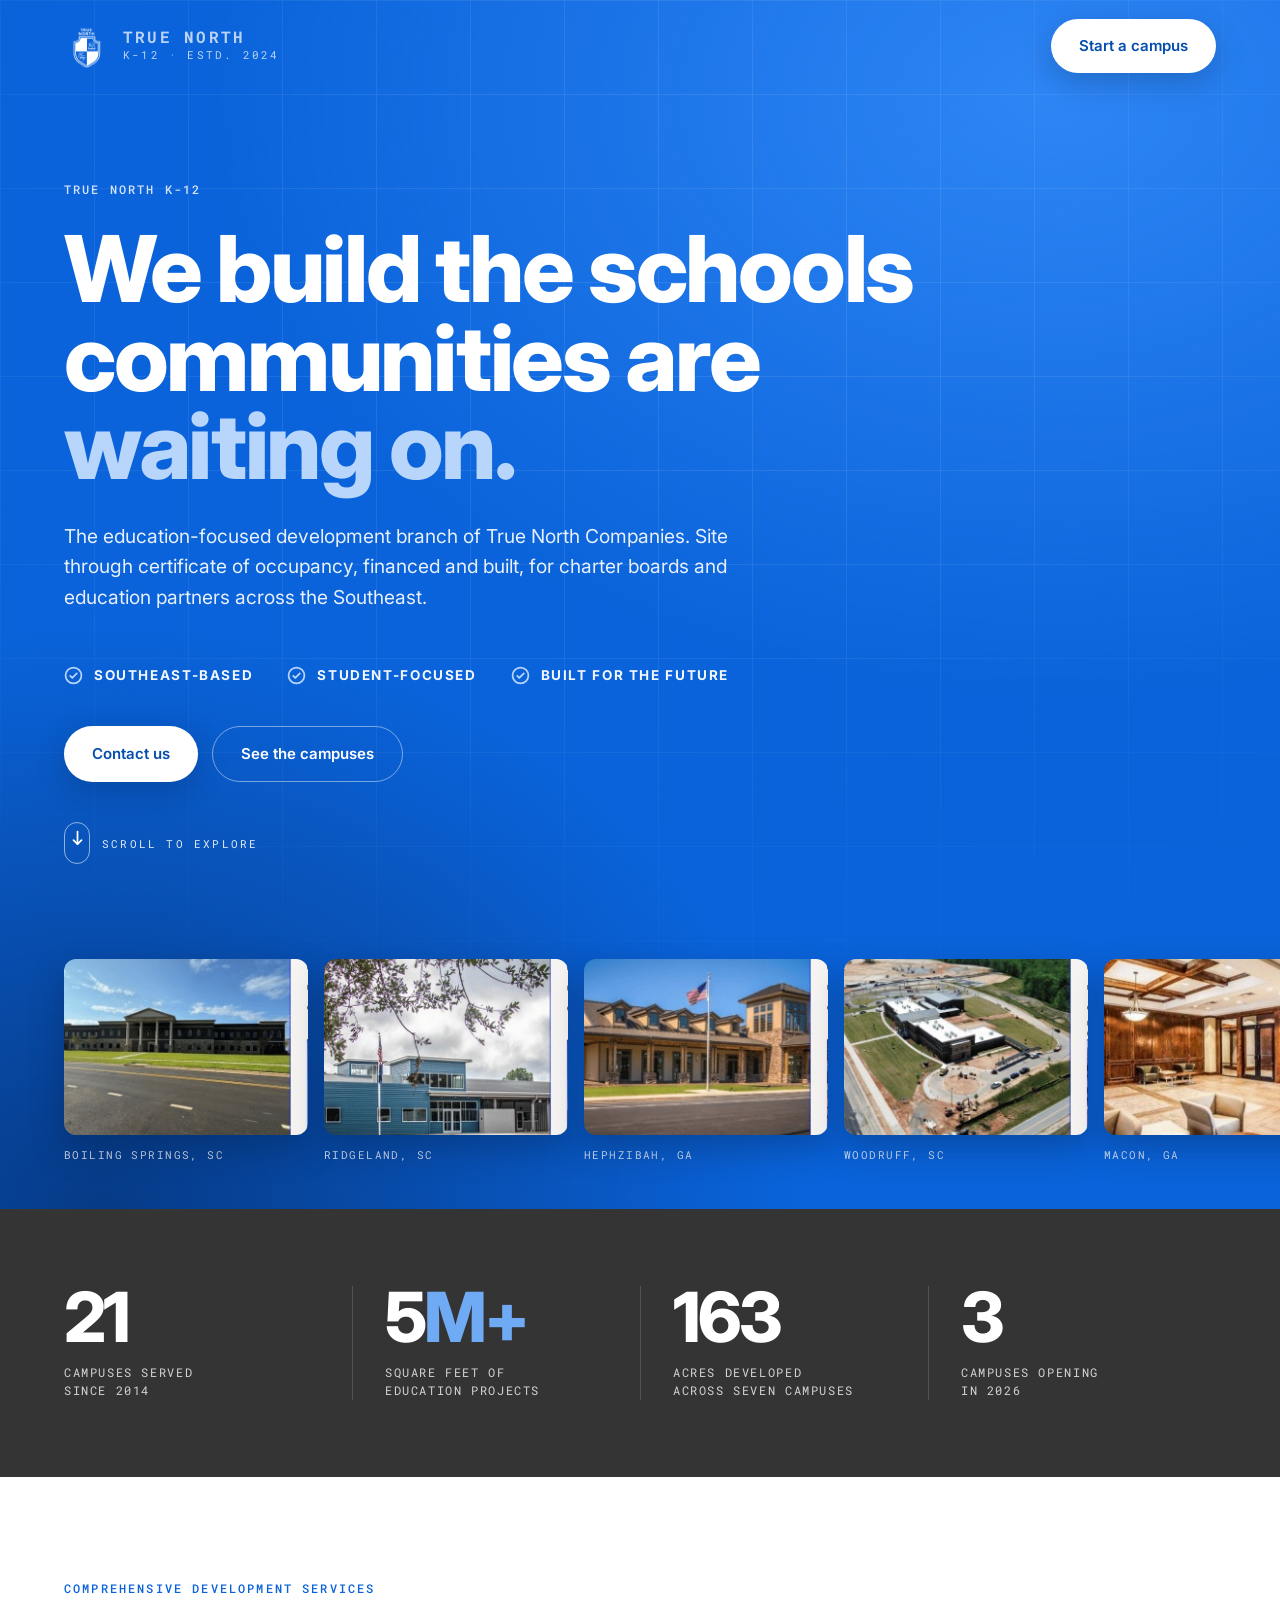
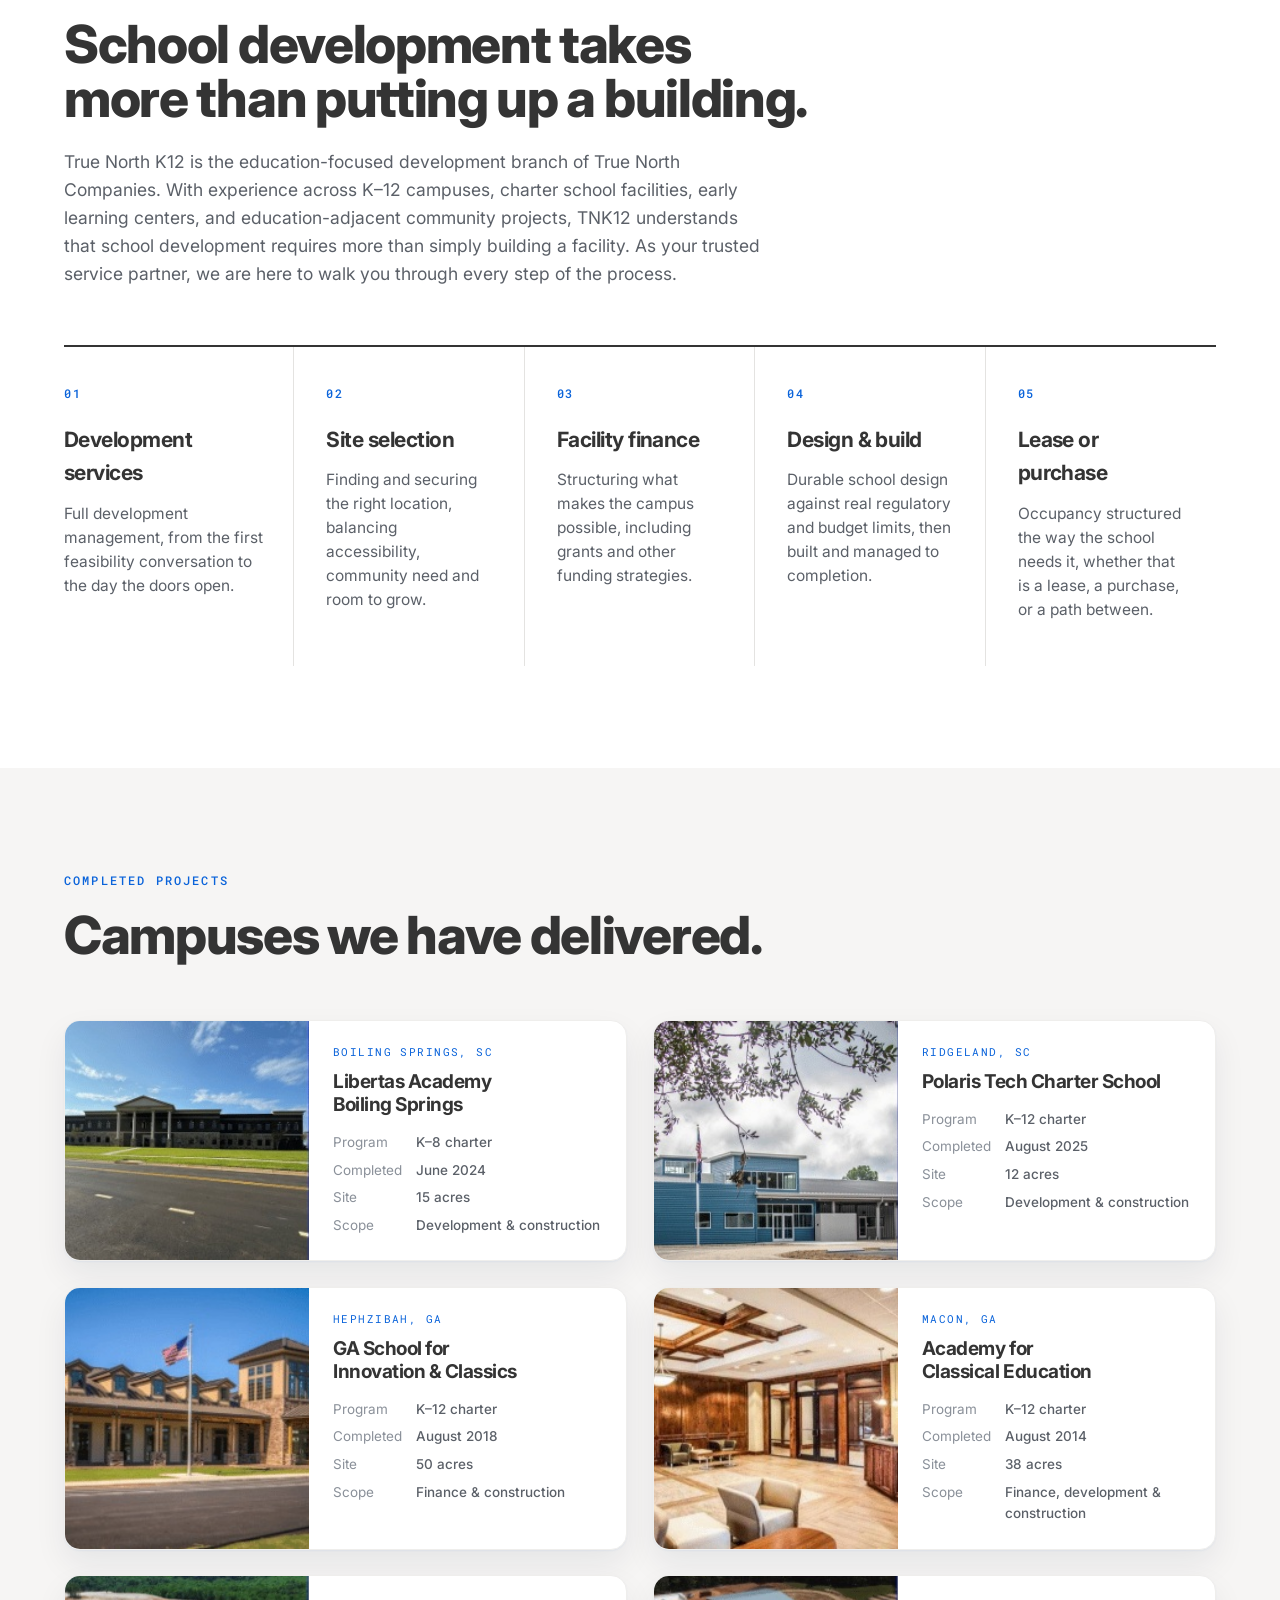
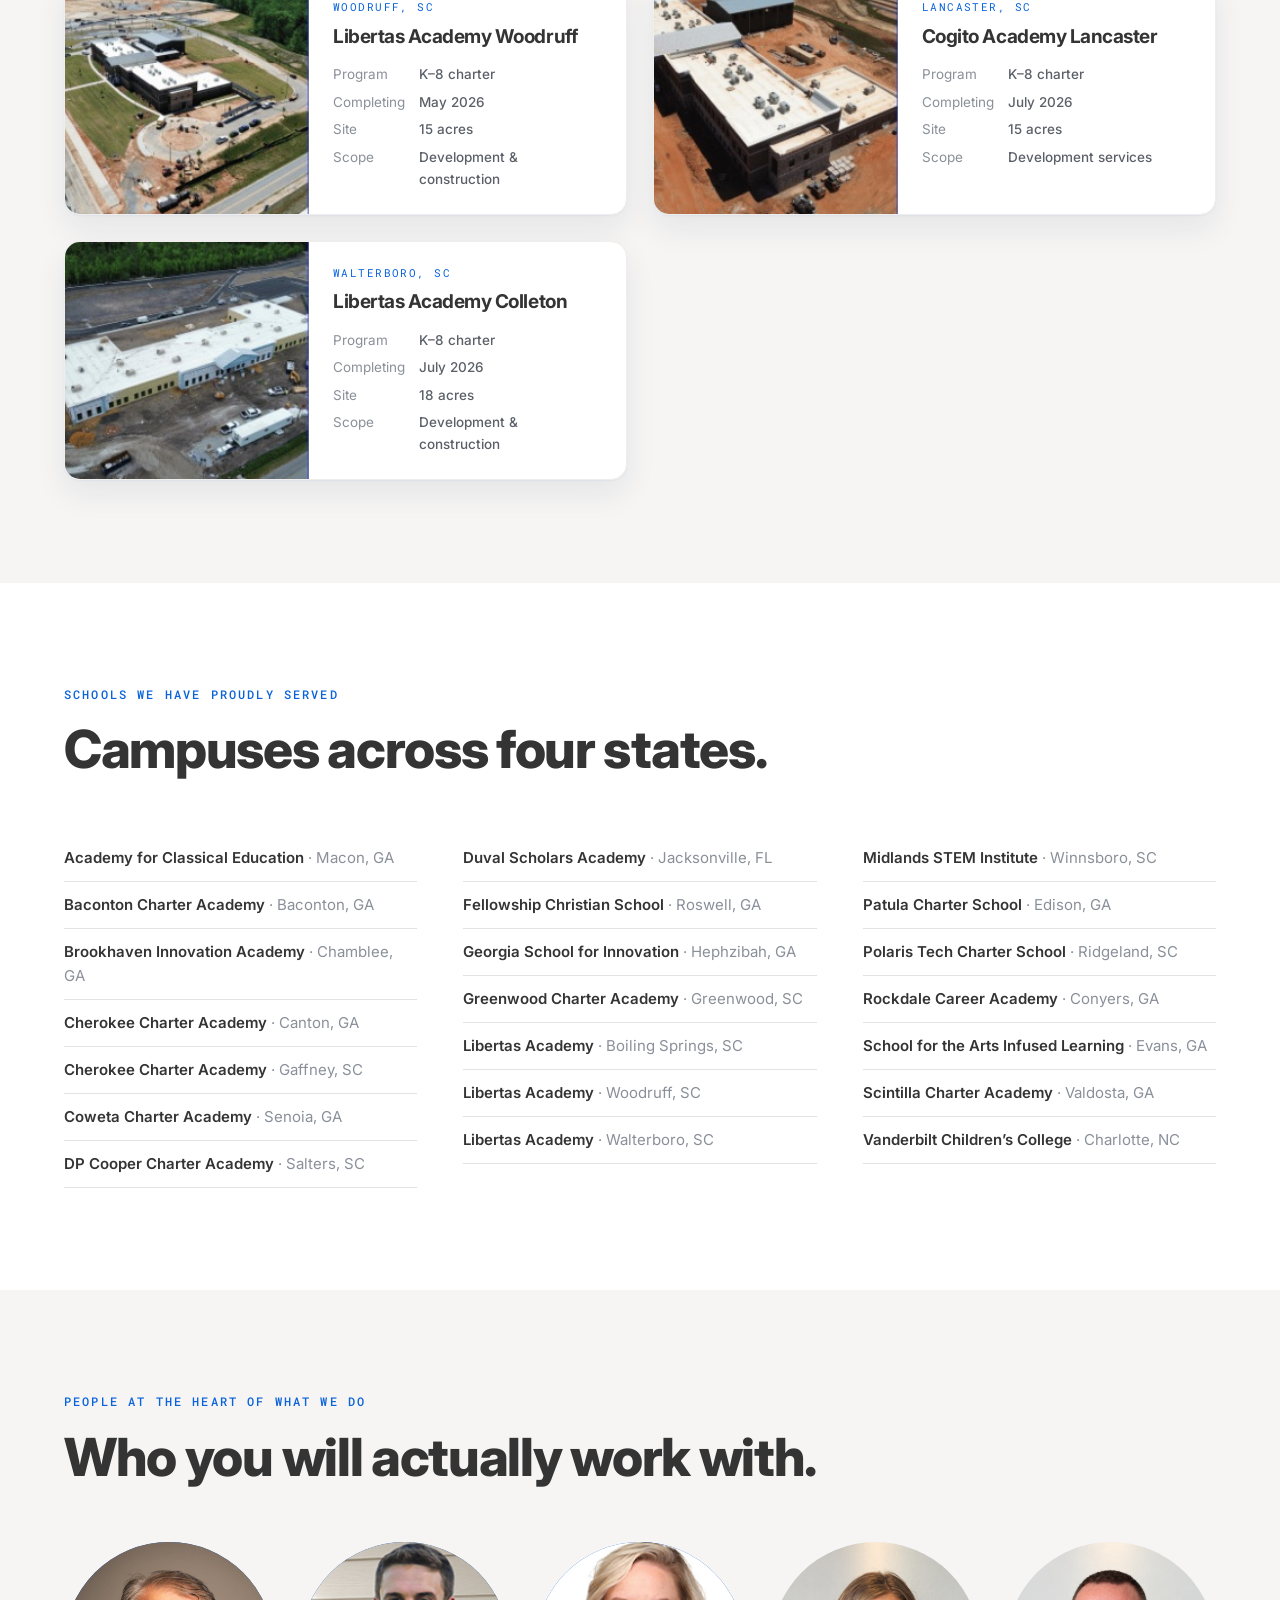
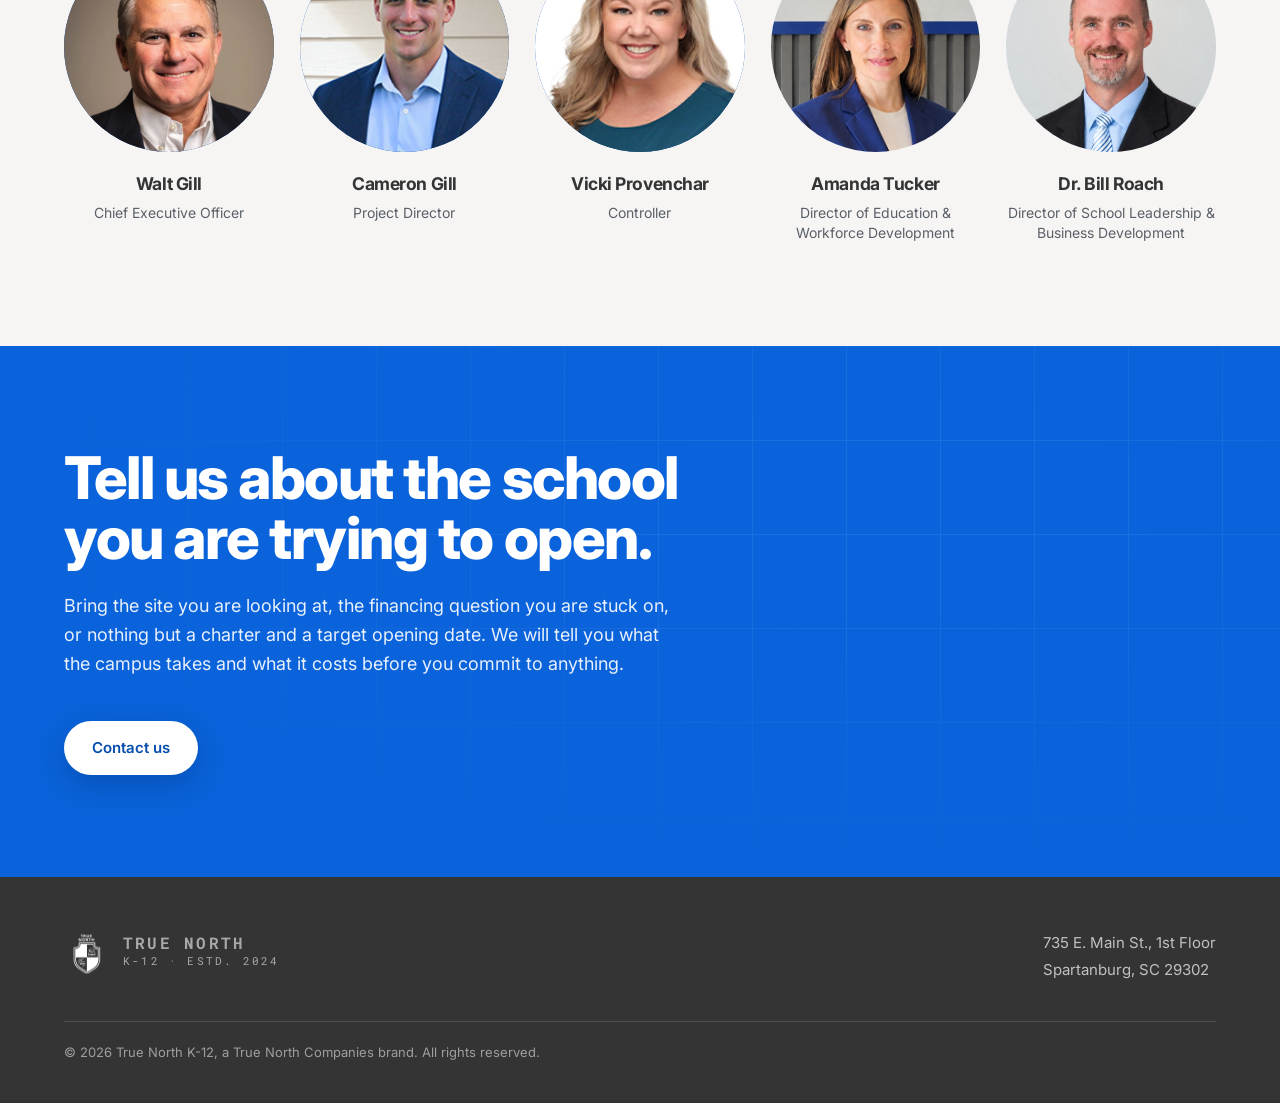
==== commit e2545a0f: "Add Cameron Gill and Vicki Provenchar headshots; carry Bill Roach's disc lift Both new portraits are" ====
--- a/index.html
+++ b/index.html
@@ -232,6 +232,12 @@
      the file itself; Amanda's source is already circle-masked, so hers is pulled
      up here instead. Keep zoom >= 1 + 2*|lift| or a crescent shows at the bottom. */
   .who__disc--tucker img { transform: scale(1.22) translateY(-7.7%); }
+  .who__disc--roach  img { transform: scale(1.10) translateY(-3.2%); }
+  /* Cameron and Vicki arrived as circle-masked thumbnails, so their soft mask edge
+     stops a hair inside the disc and the cobalt monogram behind leaks as a thin ring.
+     A small overfill covers it. Same law as above: zoom >= 1 + 2*|lift|, lift is 0 here. */
+  .who__disc--cameron img,
+  .who__disc--provenchar img { transform: scale(1.045); }
   .who__mono { position: absolute; inset: 0; display: grid; place-items: center;
                background: linear-gradient(150deg, var(--cobalt) 0%, var(--cobalt-dark) 100%);
                color: #FFFFFF; font-size: clamp(26px, 3.2vw, 40px); font-weight: 700; letter-spacing: .04em; }
@@ -653,12 +659,12 @@
           <p>Chief Executive Officer</p>
         </article>
         <article class="who">
-          <div class="who__disc"><div class="who__mono">CG</div><img class="who__shot" src="assets/team-gill-cameron.png" alt="Cameron Gill" loading="lazy" onerror="this.remove()"></div>
+          <div class="who__disc who__disc--cameron"><div class="who__mono">CG</div><img class="who__shot" src="assets/team-gill-cameron.png" alt="Cameron Gill" loading="lazy" onerror="this.remove()"></div>
           <h3>Cameron Gill</h3>
           <p>Project Director</p>
         </article>
         <article class="who">
-          <div class="who__disc"><div class="who__mono">VP</div><img class="who__shot" src="assets/team-provenchar.png" alt="Vicki Provenchar" loading="lazy" onerror="this.remove()"></div>
+          <div class="who__disc who__disc--provenchar"><div class="who__mono">VP</div><img class="who__shot" src="assets/team-provenchar.png" alt="Vicki Provenchar" loading="lazy" onerror="this.remove()"></div>
           <h3>Vicki Provenchar</h3>
           <p>Controller</p>
         </article>
@@ -668,7 +674,7 @@
           <p>Director of Education &amp; Workforce Development</p>
         </article>
         <article class="who">
-          <div class="who__disc"><img src="assets/team-roach.png" alt="Dr. Bill Roach" loading="lazy"></div>
+          <div class="who__disc who__disc--roach"><img src="assets/team-roach.png" alt="Dr. Bill Roach" loading="lazy"></div>
           <h3>Dr. Bill Roach</h3>
           <p>Director of School Leadership &amp; Business Development</p>
         </article>
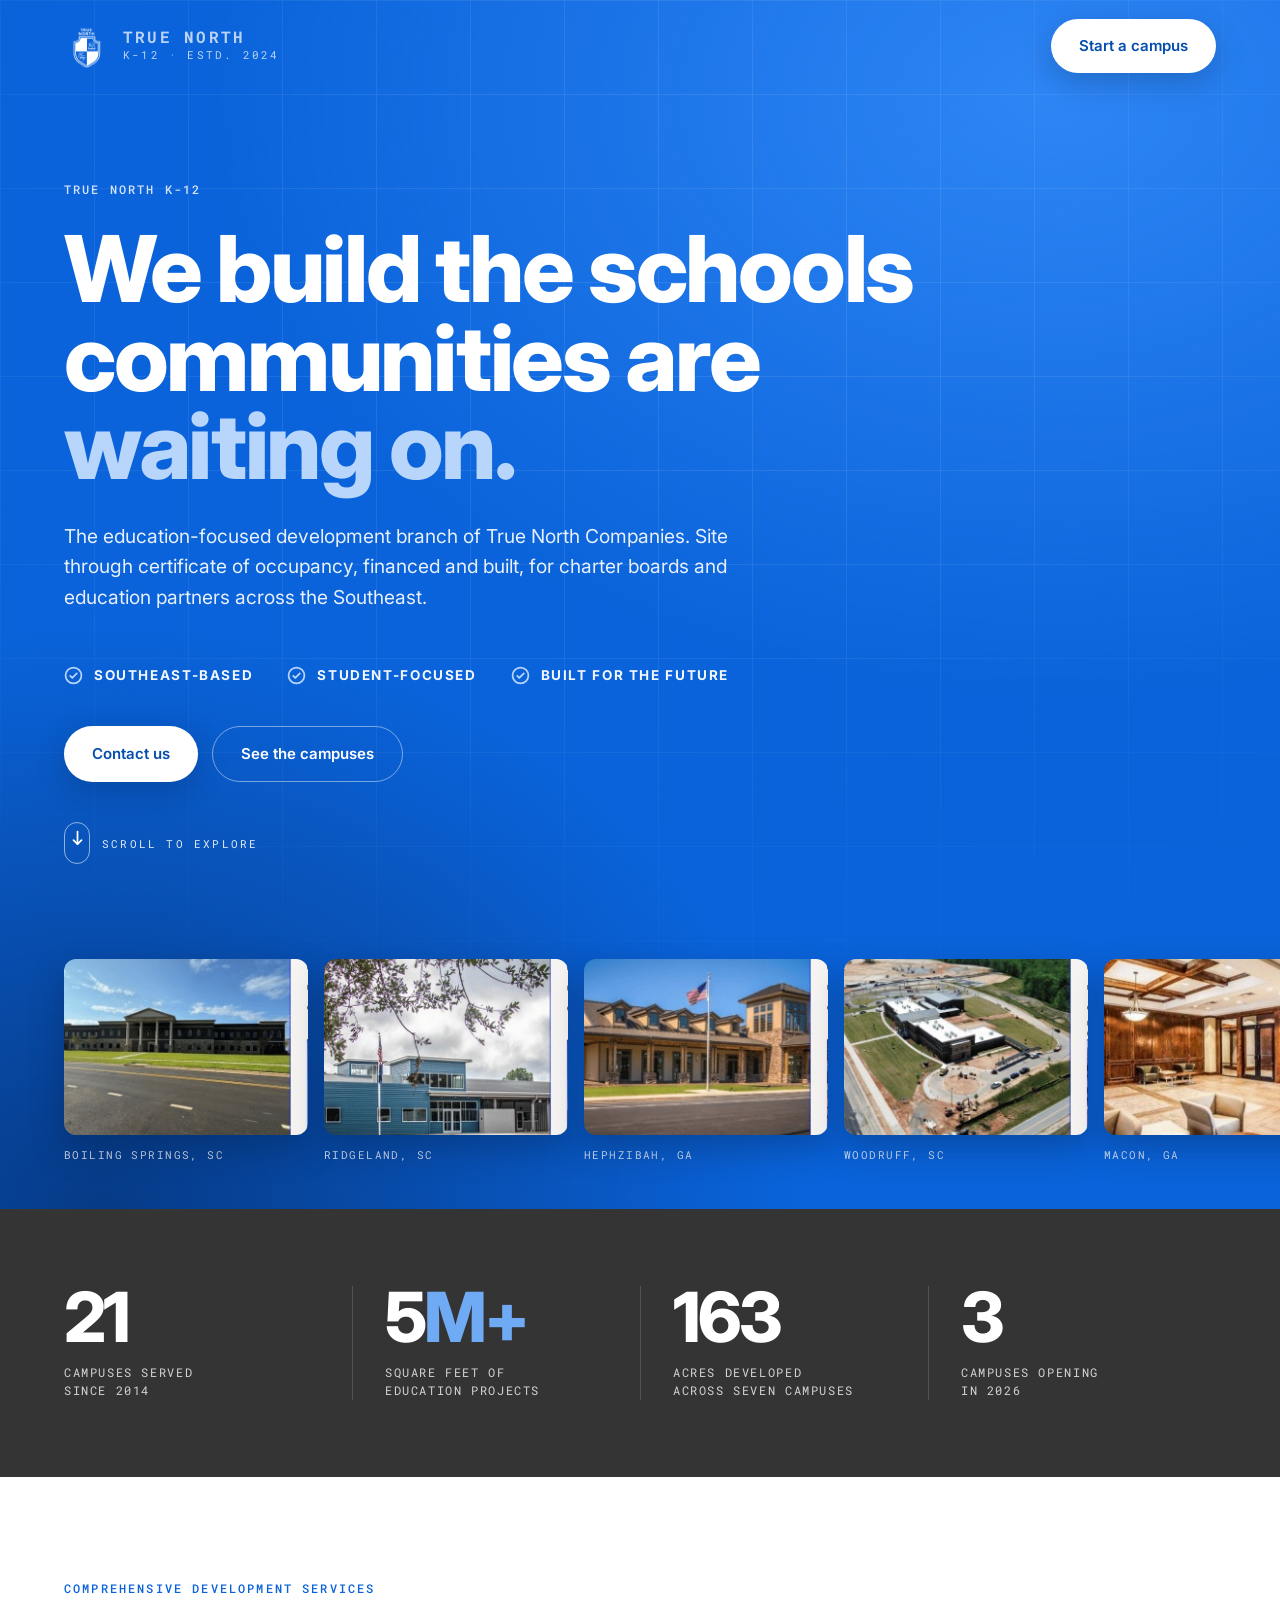
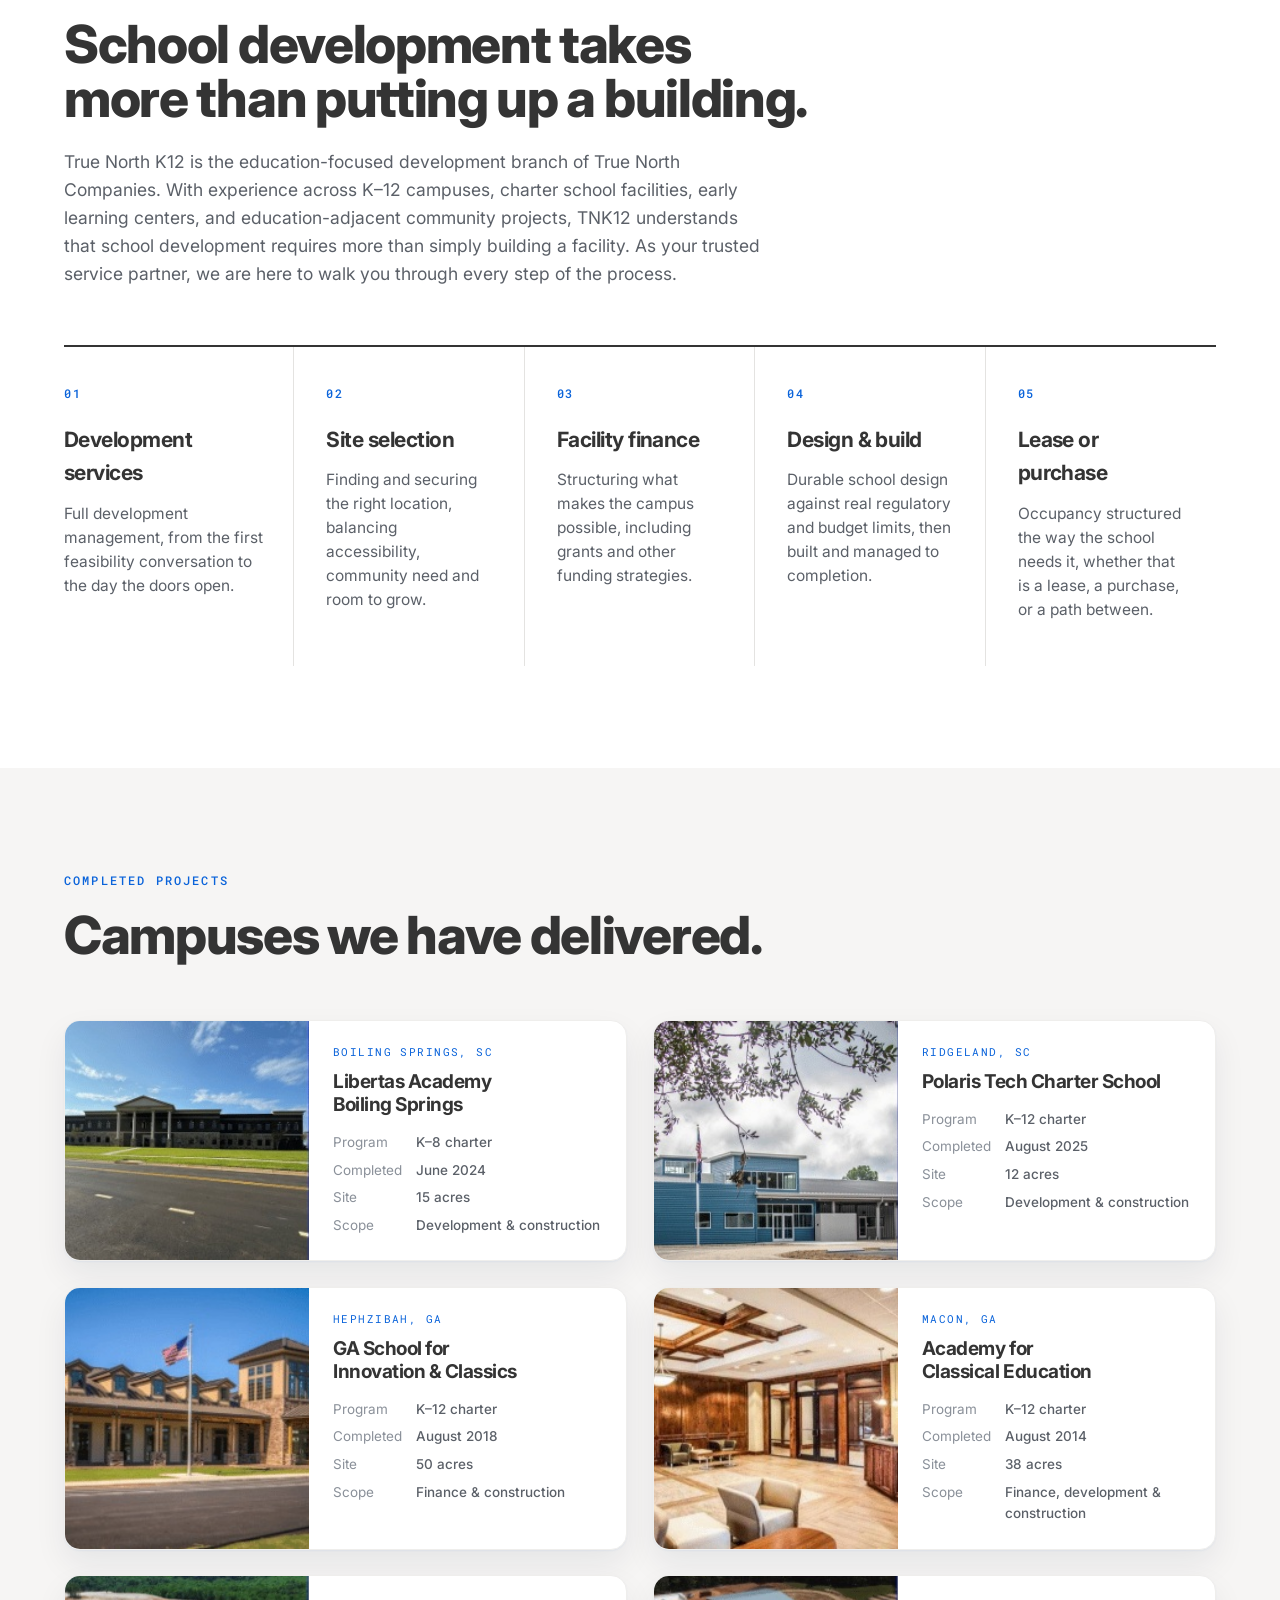
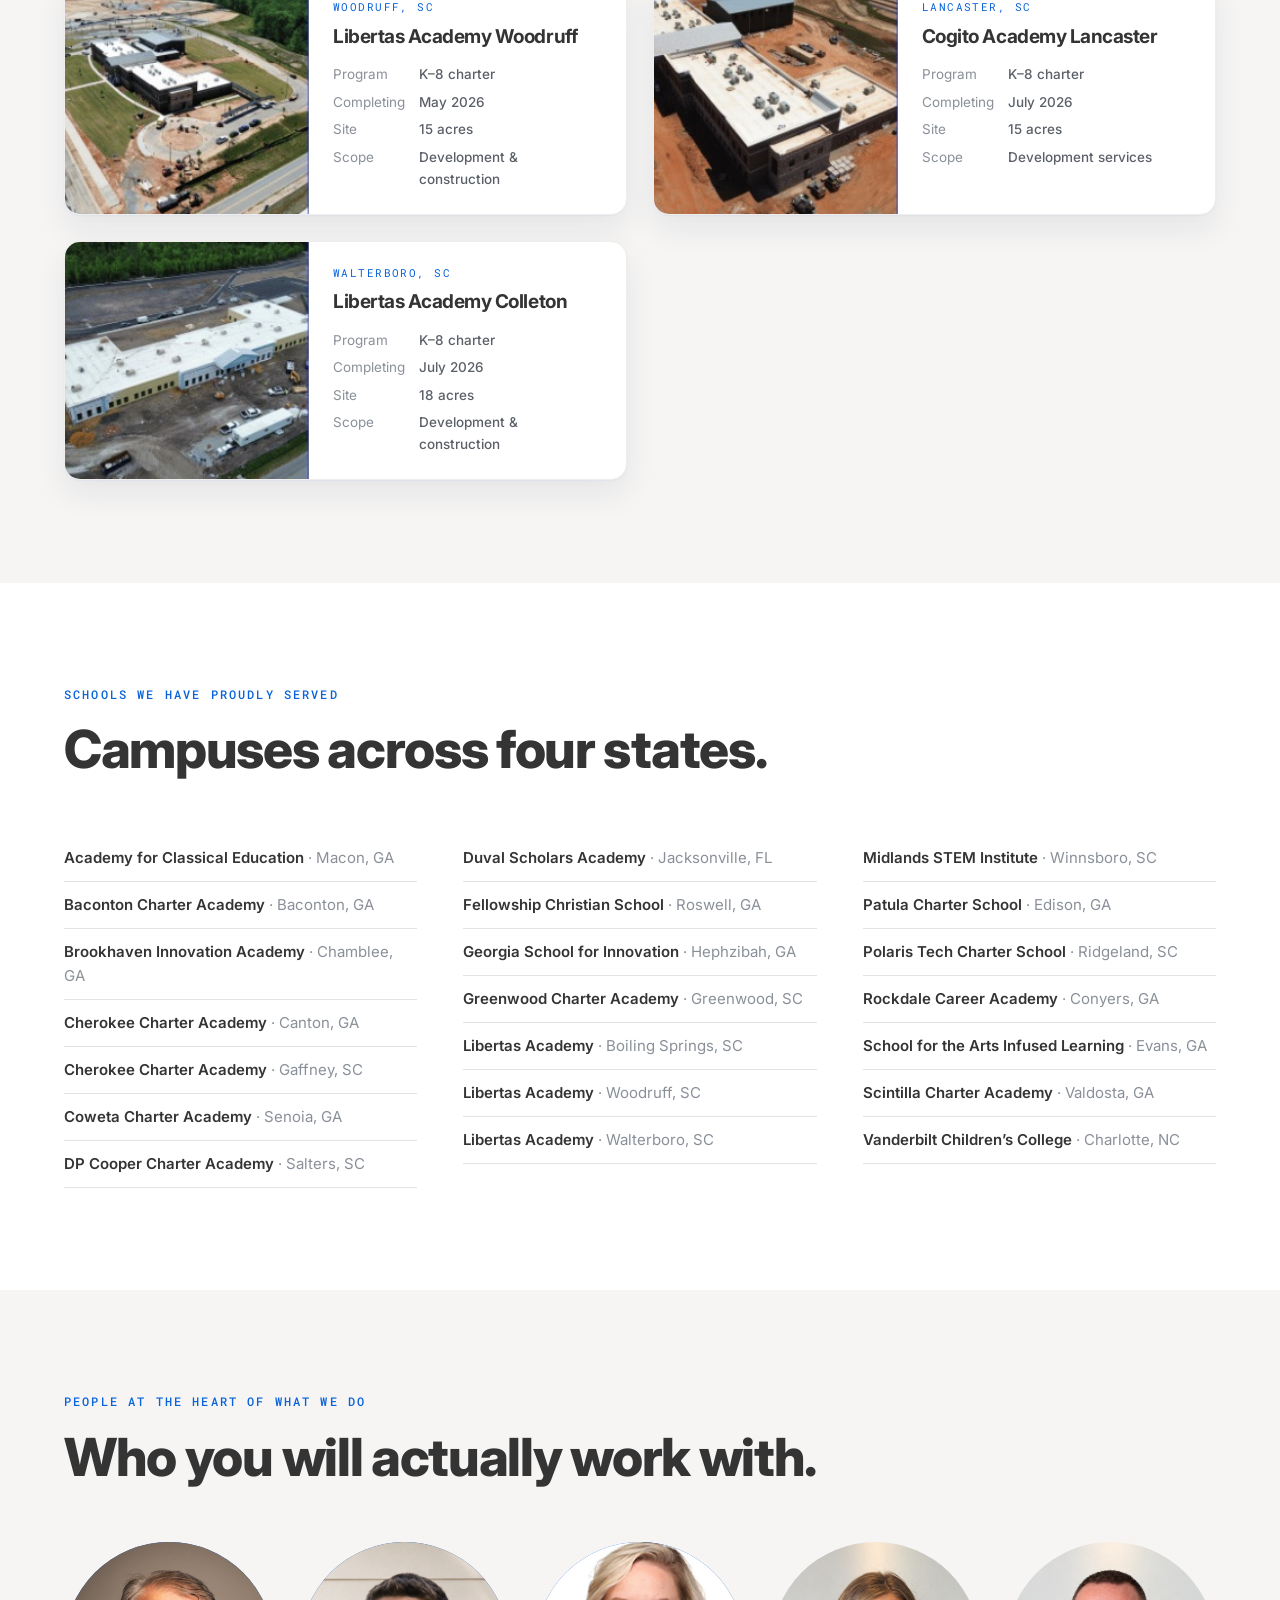
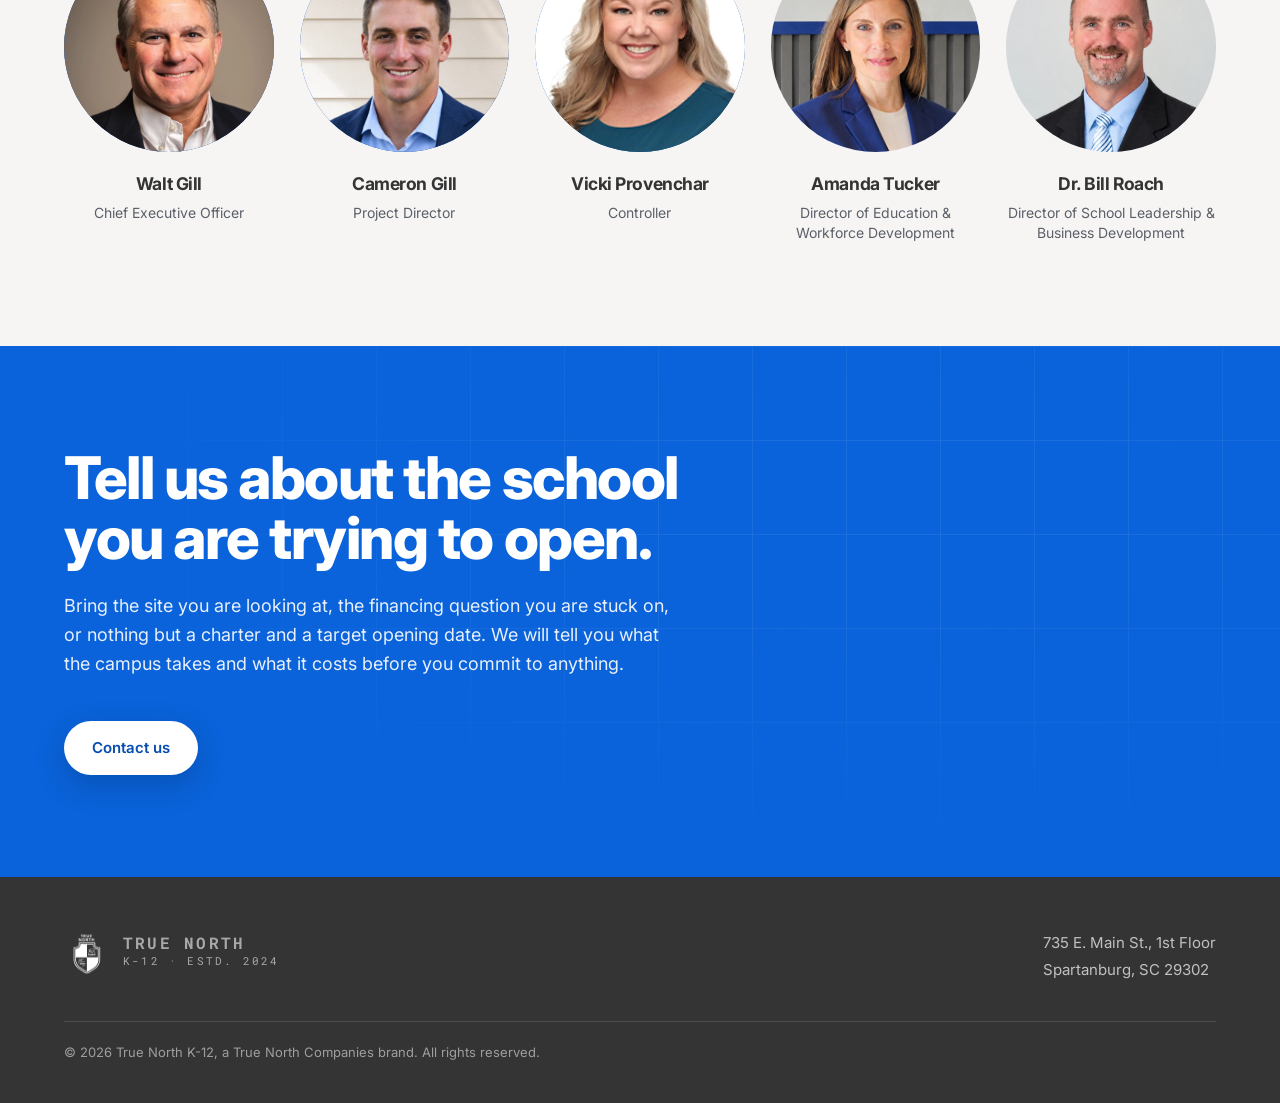
==== commit f493dbaf: "Cameron Gill: full-resolution photograph, cropped to the 45% eyeline 560x560 crop from the original " ====
--- a/index.html
+++ b/index.html
@@ -233,10 +233,11 @@
      up here instead. Keep zoom >= 1 + 2*|lift| or a crescent shows at the bottom. */
   .who__disc--tucker img { transform: scale(1.22) translateY(-7.7%); }
   .who__disc--roach  img { transform: scale(1.10) translateY(-3.2%); }
-  /* Cameron and Vicki arrived as circle-masked thumbnails, so their soft mask edge
-     stops a hair inside the disc and the cobalt monogram behind leaks as a thin ring.
-     A small overfill covers it. Same law as above: zoom >= 1 + 2*|lift|, lift is 0 here. */
-  .who__disc--cameron img,
+  /* Vicki's source is a circle-masked thumbnail, so its soft mask edge stops a hair
+     inside the disc and the cobalt monogram behind leaks as a thin ring at the rim.
+     A small overfill covers it. Same law as above: zoom >= 1 + 2*|lift|, lift is 0 here.
+     Cameron needed this too until his full-frame photograph arrived; his is now a plain
+     square cropped to the 45% eyeline like Walt and Bill, so it covers the disc on its own. */
   .who__disc--provenchar img { transform: scale(1.045); }
   .who__mono { position: absolute; inset: 0; display: grid; place-items: center;
                background: linear-gradient(150deg, var(--cobalt) 0%, var(--cobalt-dark) 100%);
@@ -659,7 +660,7 @@
           <p>Chief Executive Officer</p>
         </article>
         <article class="who">
-          <div class="who__disc who__disc--cameron"><div class="who__mono">CG</div><img class="who__shot" src="assets/team-gill-cameron.png" alt="Cameron Gill" loading="lazy" onerror="this.remove()"></div>
+          <div class="who__disc"><div class="who__mono">CG</div><img class="who__shot" src="assets/team-gill-cameron.png" alt="Cameron Gill" loading="lazy" onerror="this.remove()"></div>
           <h3>Cameron Gill</h3>
           <p>Project Director</p>
         </article>
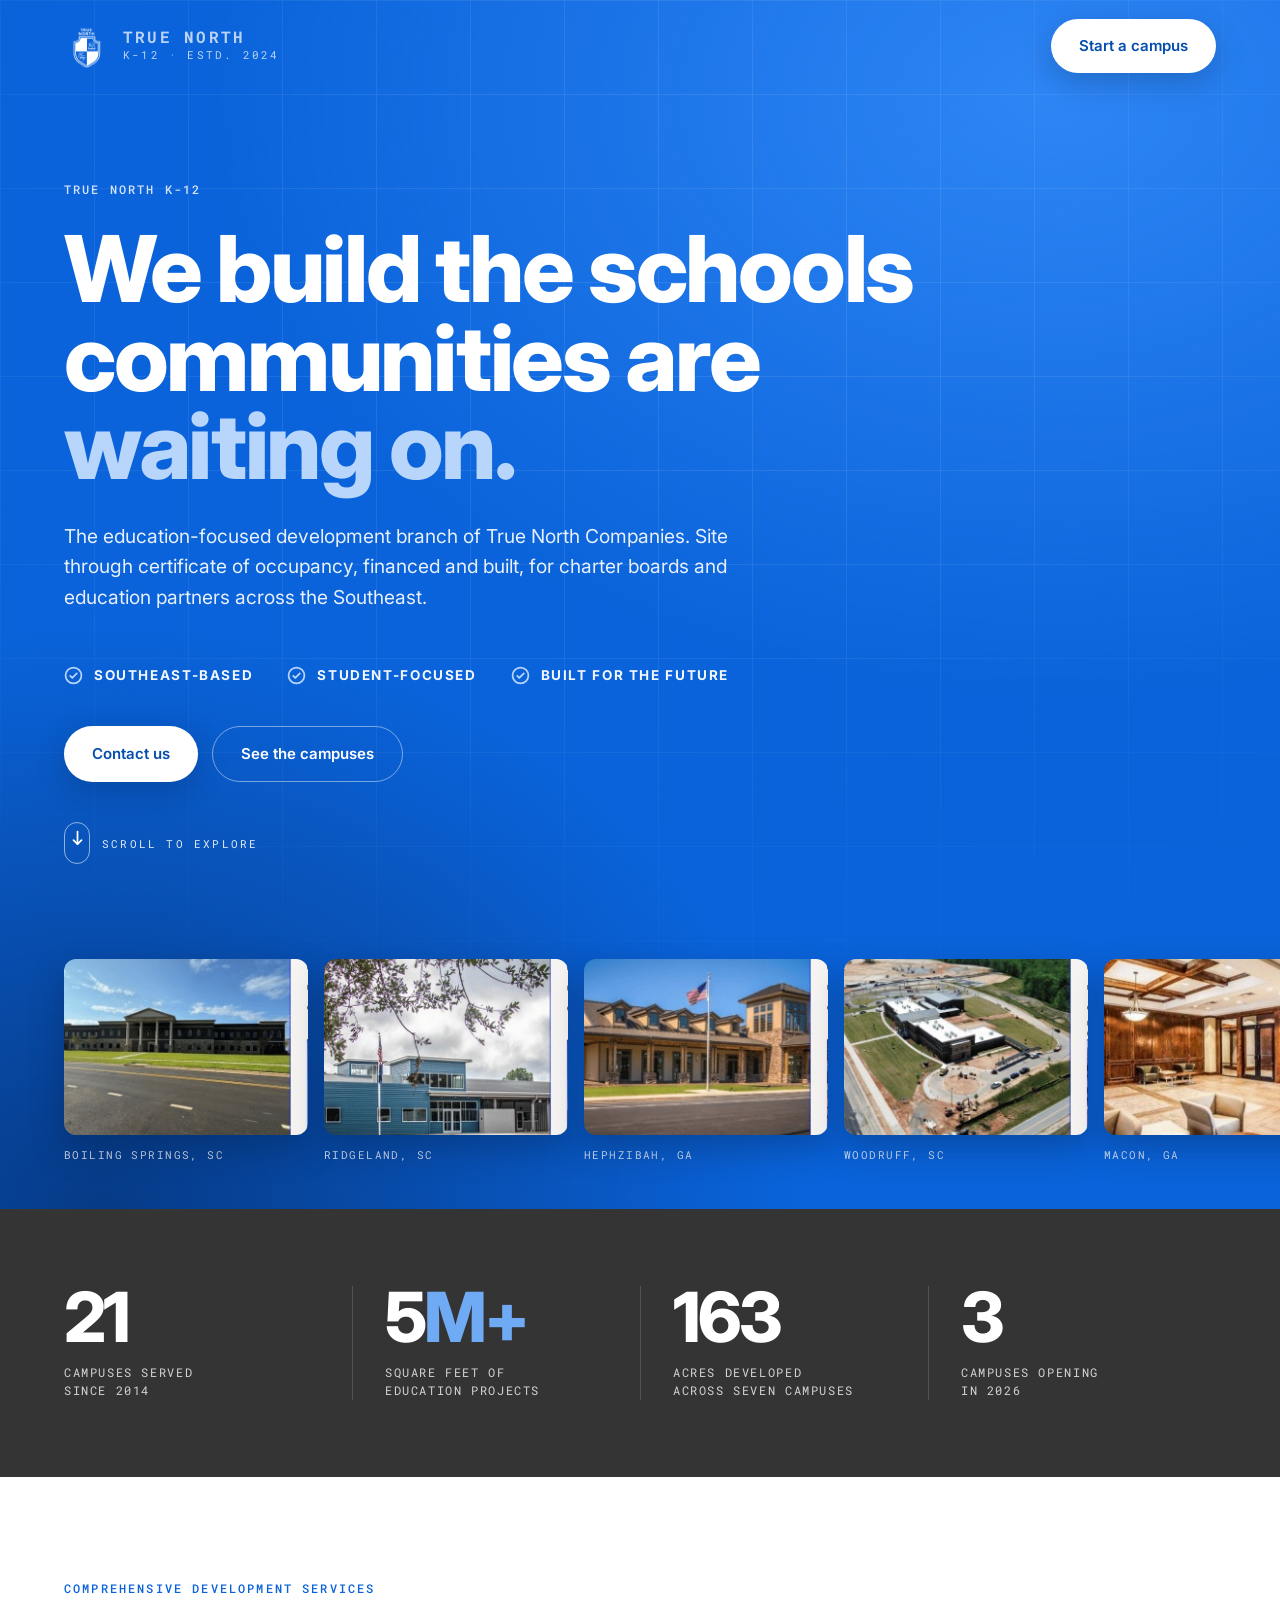
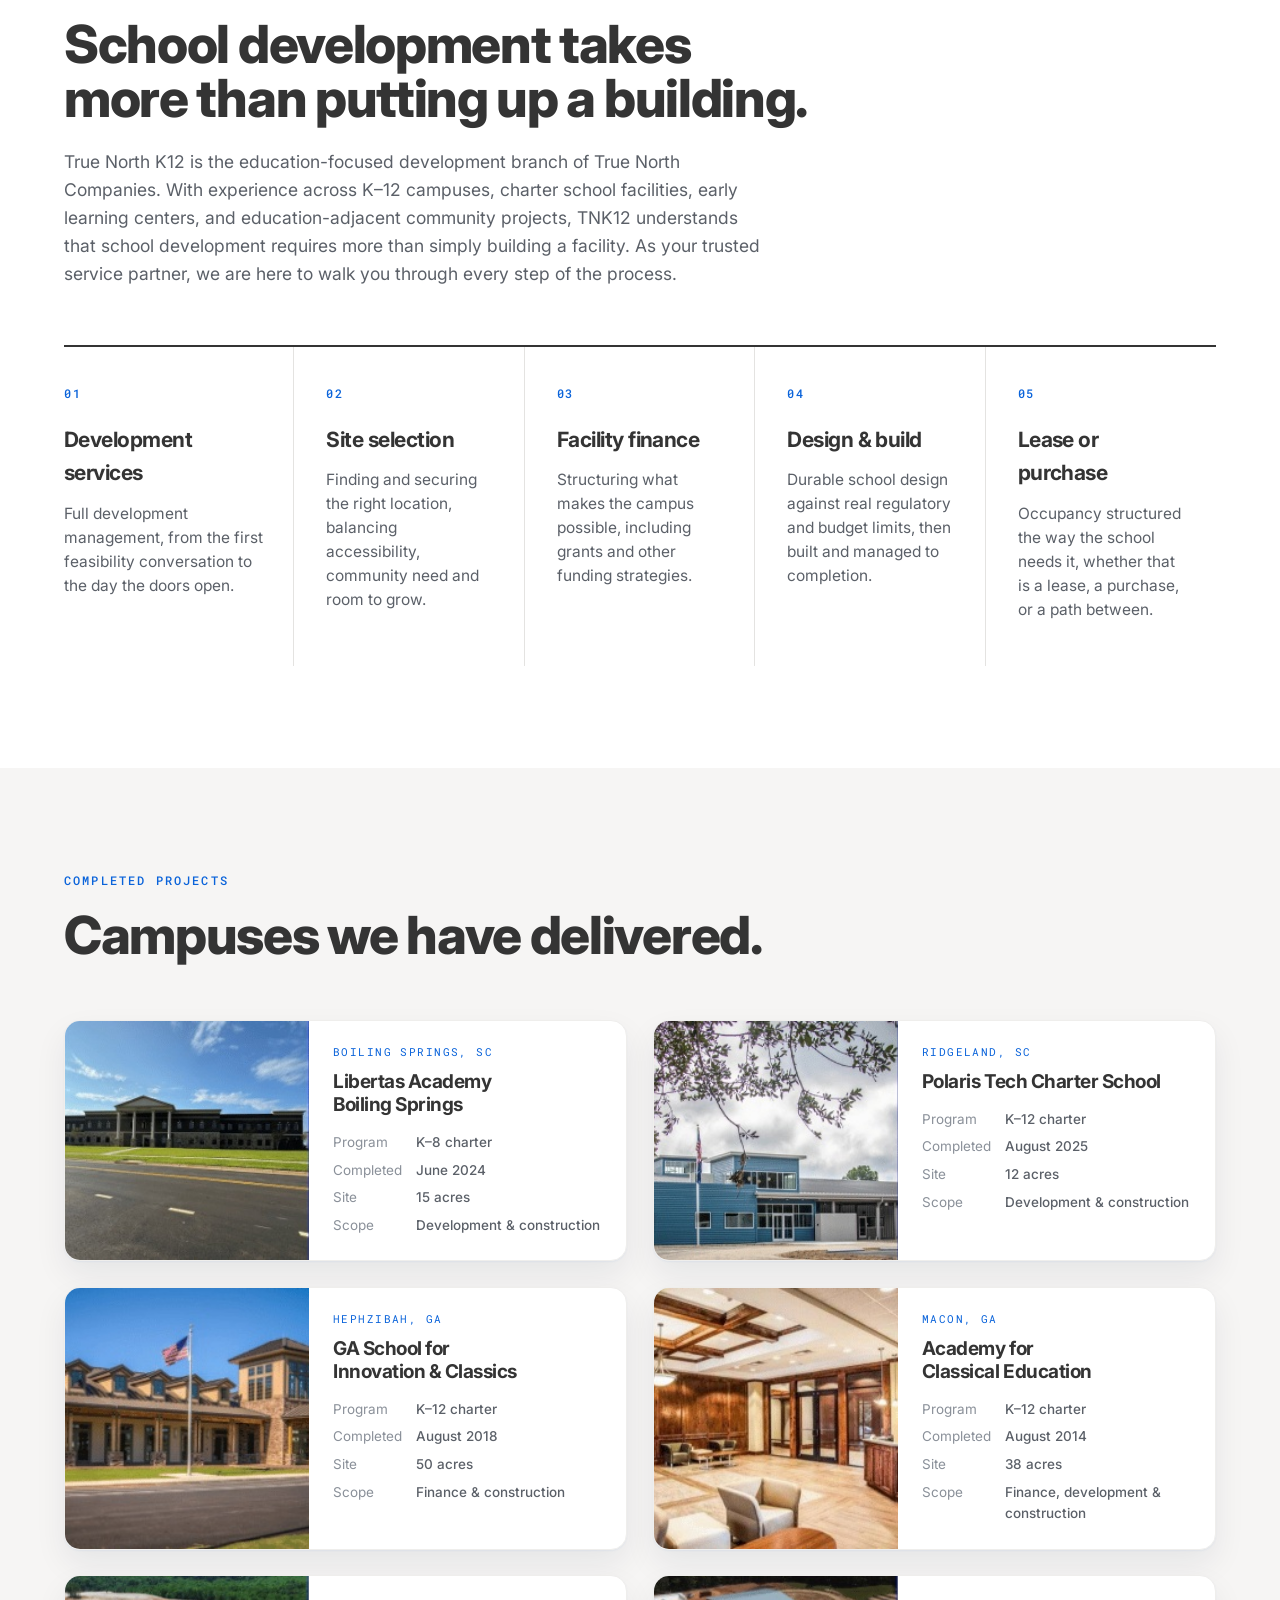
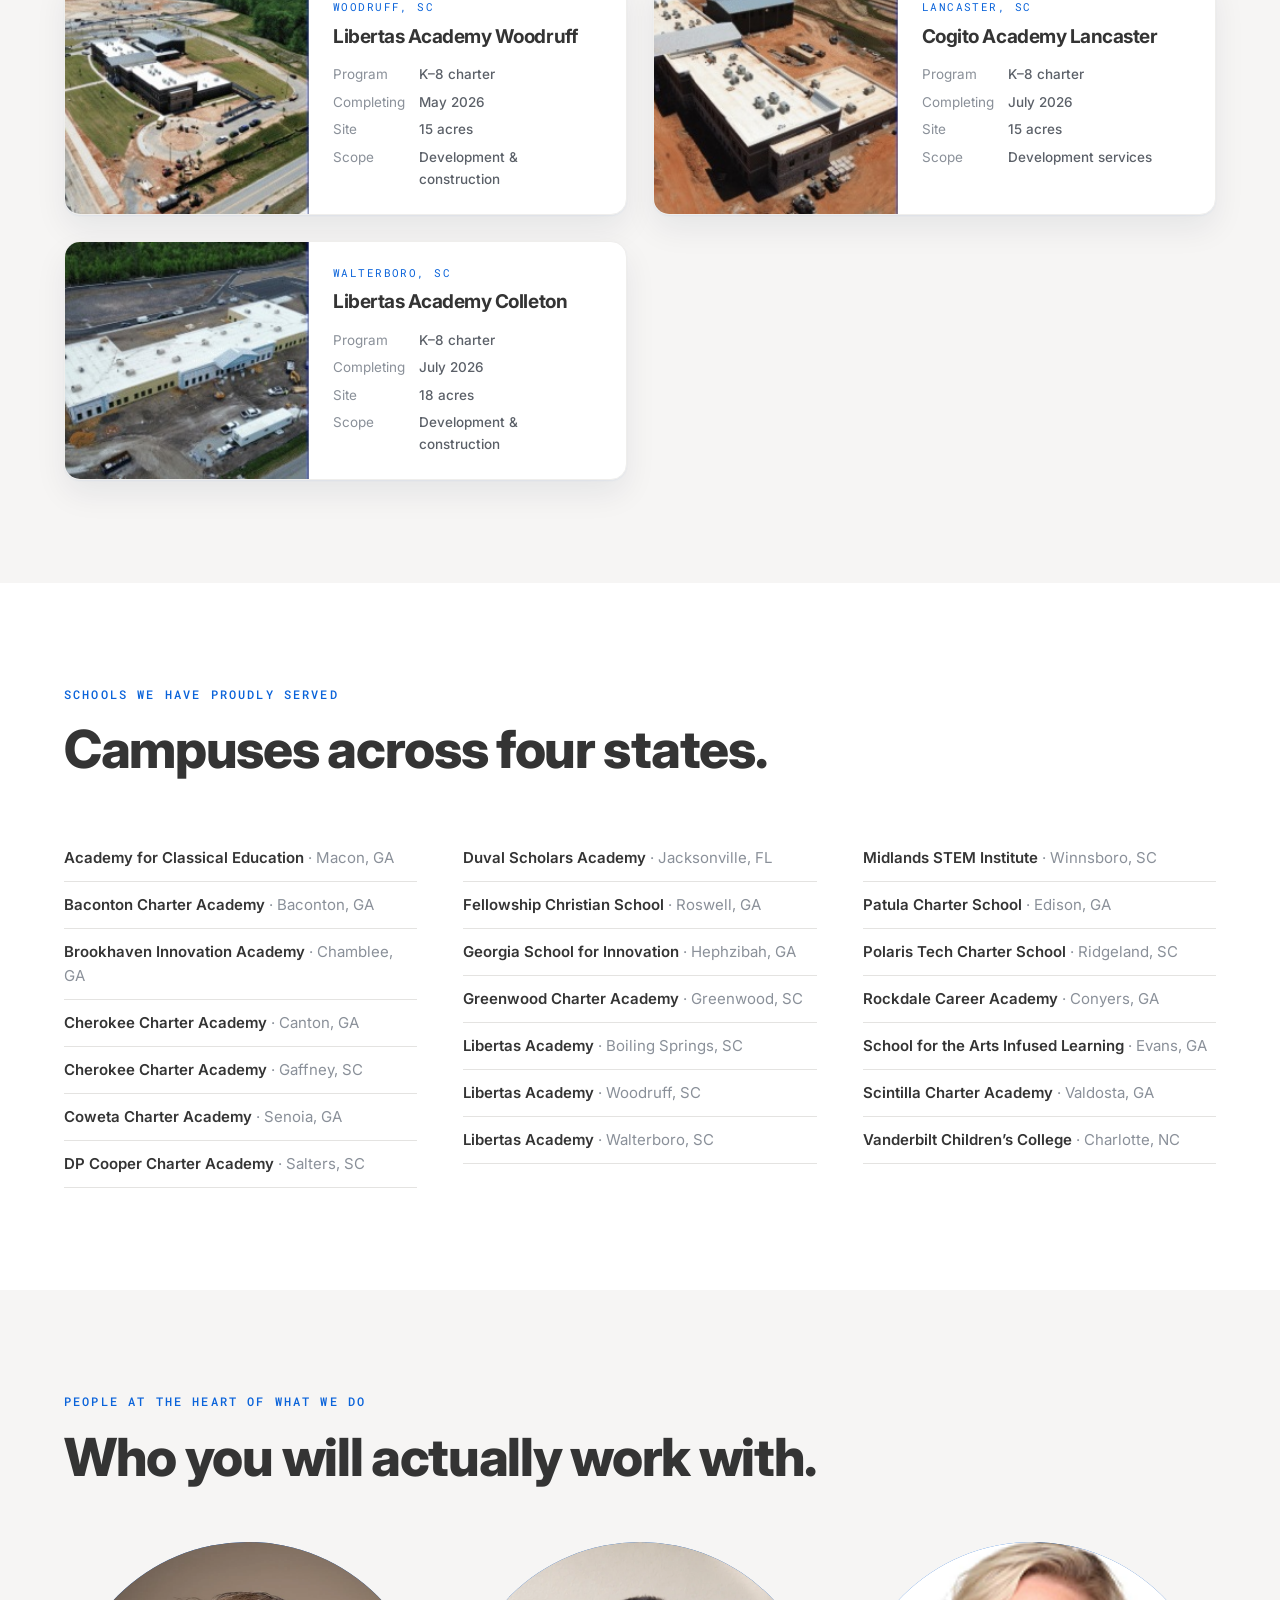
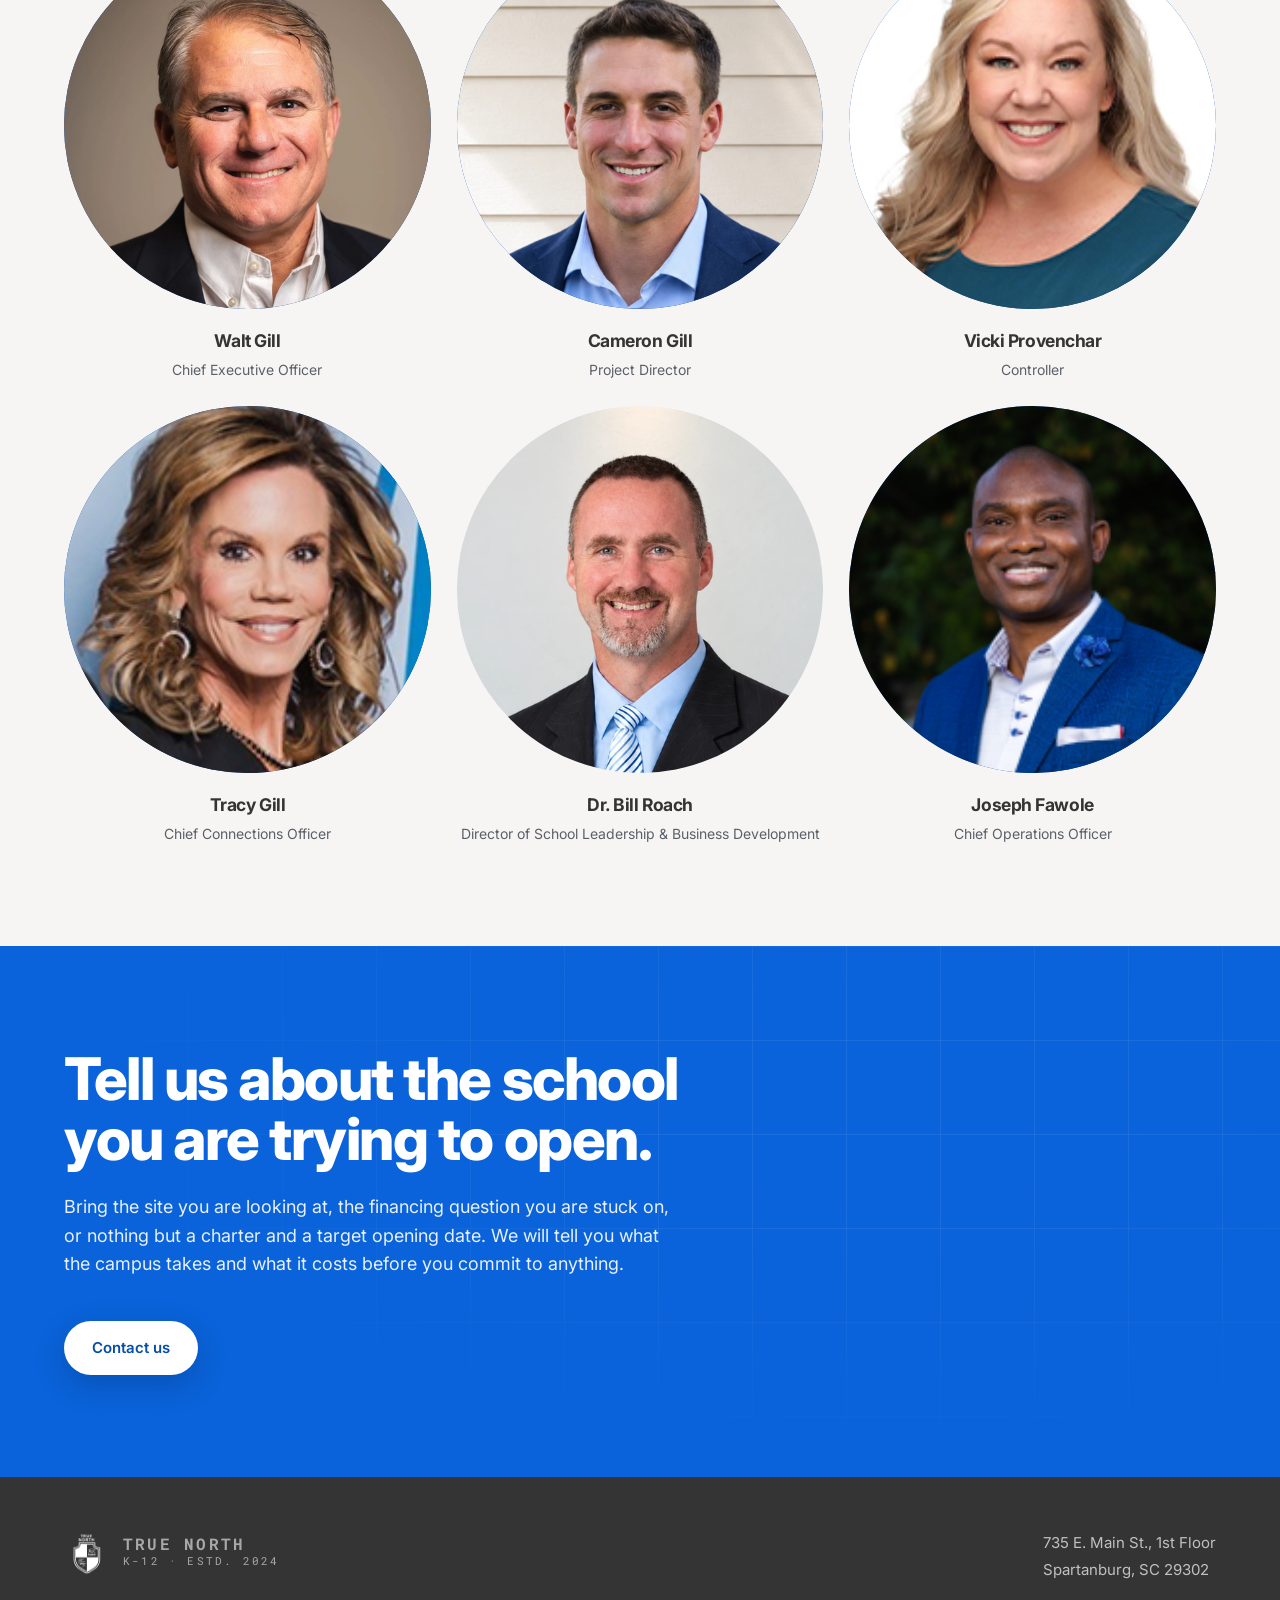
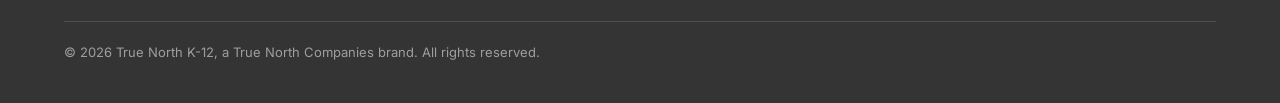
==== commit 50e4daaf: "Team row: Tracy Gill replaces Amanda Tucker, Joseph Fawole added Grid goes 6-up, with breakpoints on" ====
--- a/index.html
+++ b/index.html
@@ -220,25 +220,32 @@
   .served li span { color: var(--ink-faint); }
 
   /* team */
-  .team-grid { display: grid; grid-template-columns: repeat(5, 1fr); gap: clamp(16px, 2vw, 30px); }
-  @media (max-width: 1080px) { .team-grid { grid-template-columns: repeat(3, 1fr); } }
+  .team-grid { display: grid; grid-template-columns: repeat(6, 1fr); gap: clamp(16px, 2vw, 30px); }
+  /* 6 people, so the row must break to a divisor of 6 or the last row orphans.
+     The 6-up band ends at 1280 rather than 1080: below that the discs fall under
+     ~170px, and the previous 5-up layout never went below ~213px. */
+  @media (max-width: 1280px) { .team-grid { grid-template-columns: repeat(3, 1fr); } }
   @media (max-width: 600px)  { .team-grid { grid-template-columns: repeat(2, 1fr); } }
   .who { text-align: center; }
   .who__disc { width: 100%; aspect-ratio: 1; border-radius: 50%; overflow: hidden; background: var(--cobalt-wash); position: relative; }
   .who__disc img { width: 100%; height: 100%; object-fit: cover; }
   .who__shot { position: absolute; inset: 0; }
   /* The headshots are framed to each person's height, so the eyeline lands in a
-     different place in every file. Walt and Bill are cropped to a 45% eyeline in
-     the file itself; Amanda's source is already circle-masked, so hers is pulled
-     up here instead. Keep zoom >= 1 + 2*|lift| or a crescent shows at the bottom. */
-  .who__disc--tucker img { transform: scale(1.22) translateY(-7.7%); }
+     different place in every file. Walt, Cameron and Bill are cropped to a 45%
+     eyeline in the file itself. Keep zoom >= 1 + 2*|lift| or a crescent shows at
+     the bottom. */
   .who__disc--roach  img { transform: scale(1.10) translateY(-3.2%); }
-  /* Vicki's source is a circle-masked thumbnail, so its soft mask edge stops a hair
-     inside the disc and the cobalt monogram behind leaks as a thin ring at the rim.
-     A small overfill covers it. Same law as above: zoom >= 1 + 2*|lift|, lift is 0 here.
-     Cameron needed this too until his full-frame photograph arrived; his is now a plain
-     square cropped to the 45% eyeline like Walt and Bill, so it covers the disc on its own. */
-  .who__disc--provenchar img { transform: scale(1.045); }
+  /* Vicki, Tracy and Joseph arrived as circle-masked thumbnails, so each soft mask
+     edge stops a hair inside the disc and the cobalt monogram behind leaks as a thin
+     ring at the rim. A small overfill covers it. Same law as above:
+     zoom >= 1 + 2*|lift|, lift is 0 here. Cameron needed this too until his full-frame
+     photograph arrived; his is now a plain square cropped to the 45% eyeline like Walt
+     and Bill, so it covers the disc on its own. */
+  .who__disc--provenchar img,
+  .who__disc--fawole img { transform: scale(1.045); }
+  /* Tracy's mask sits a touch further inside than the others, so 1.045 still left
+     a few pixels of monogram at her rim. Measured, not guessed. */
+  .who__disc--tracy img { transform: scale(1.07); }
   .who__mono { position: absolute; inset: 0; display: grid; place-items: center;
                background: linear-gradient(150deg, var(--cobalt) 0%, var(--cobalt-dark) 100%);
                color: #FFFFFF; font-size: clamp(26px, 3.2vw, 40px); font-weight: 700; letter-spacing: .04em; }
@@ -670,14 +677,19 @@
           <p>Controller</p>
         </article>
         <article class="who">
-          <div class="who__disc who__disc--tucker"><img src="assets/team-tucker.png" alt="Amanda Tucker" loading="lazy"></div>
-          <h3>Amanda Tucker</h3>
-          <p>Director of Education &amp; Workforce Development</p>
+          <div class="who__disc who__disc--tracy"><div class="who__mono">TG</div><img class="who__shot" src="assets/team-gill-tracy.png" alt="Tracy Gill" loading="lazy" onerror="this.remove()"></div>
+          <h3>Tracy Gill</h3>
+          <p>Chief Connections Officer</p>
         </article>
         <article class="who">
           <div class="who__disc who__disc--roach"><img src="assets/team-roach.png" alt="Dr. Bill Roach" loading="lazy"></div>
           <h3>Dr. Bill Roach</h3>
           <p>Director of School Leadership &amp; Business Development</p>
+        </article>
+        <article class="who">
+          <div class="who__disc who__disc--fawole"><div class="who__mono">JF</div><img class="who__shot" src="assets/team-fawole.png" alt="Joseph Fawole" loading="lazy" onerror="this.remove()"></div>
+          <h3>Joseph Fawole</h3>
+          <p>Chief Operations Officer</p>
         </article>
       </div>
     </div>
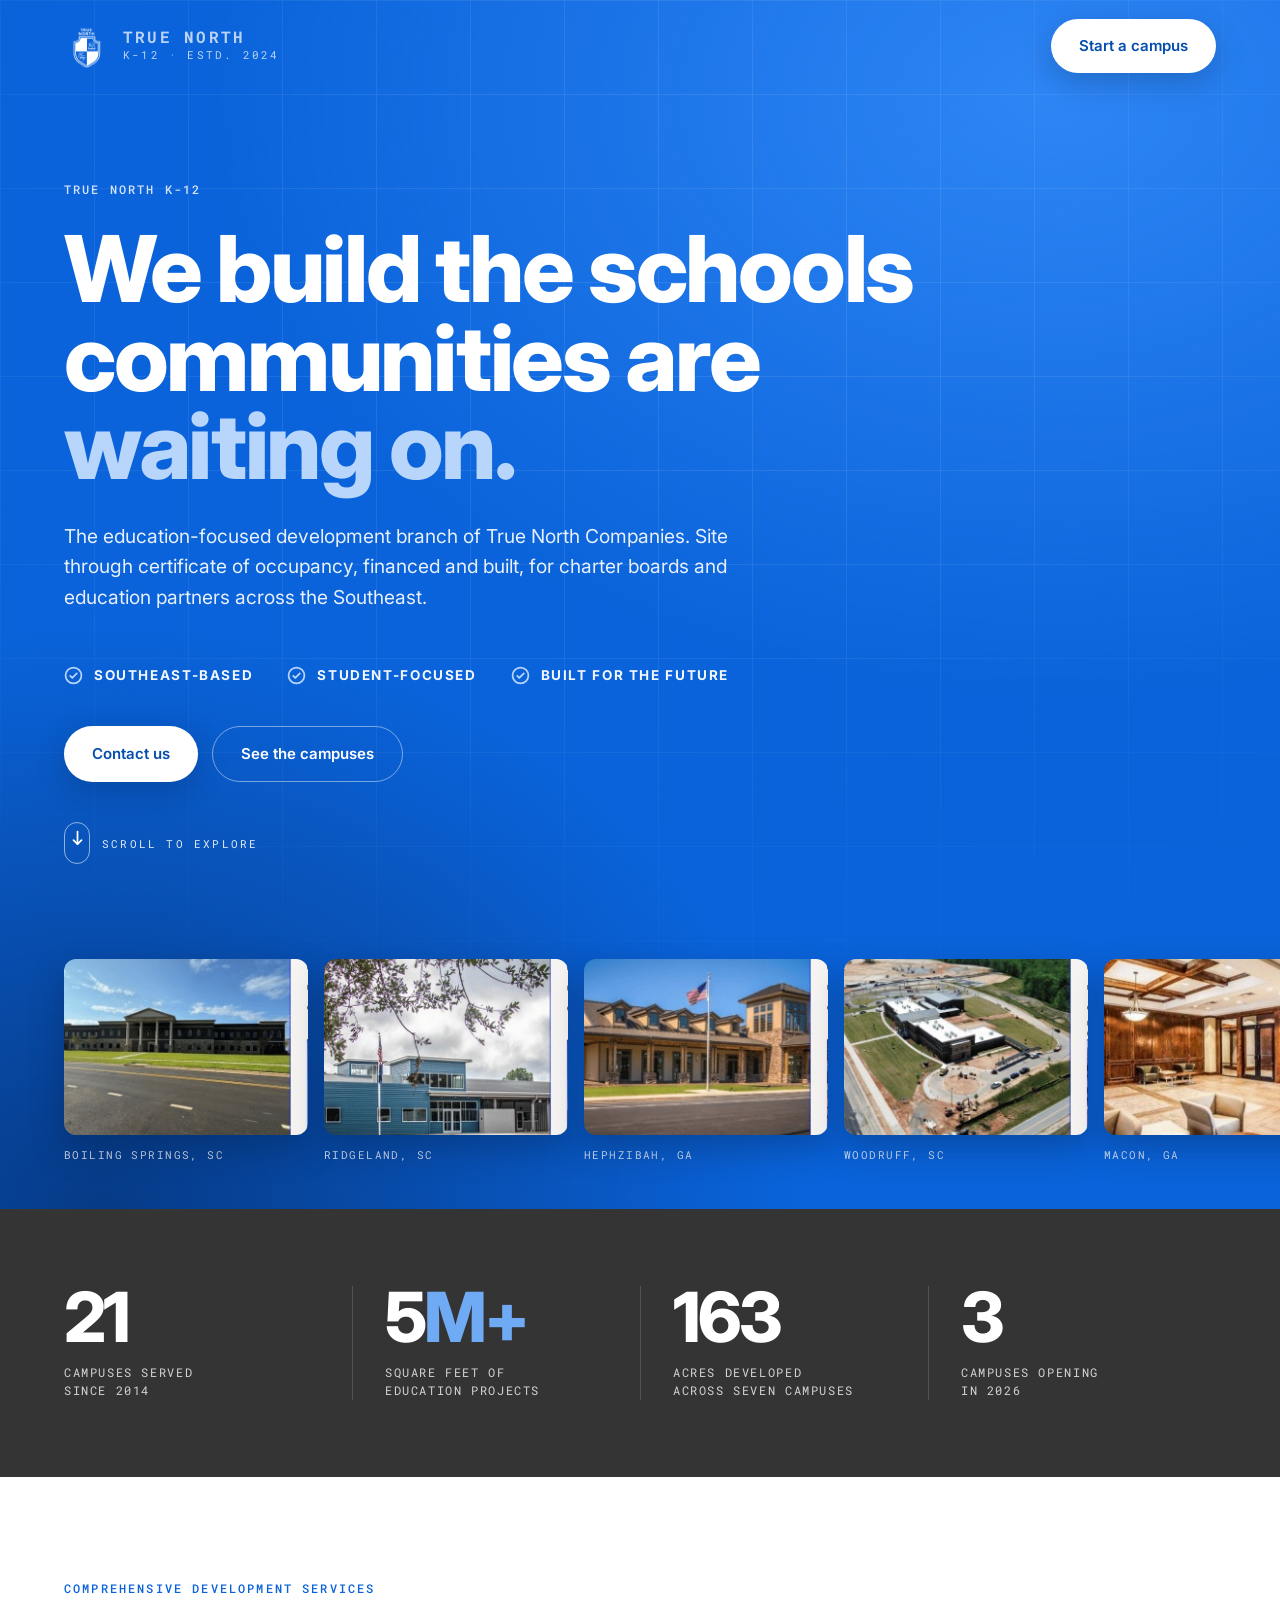
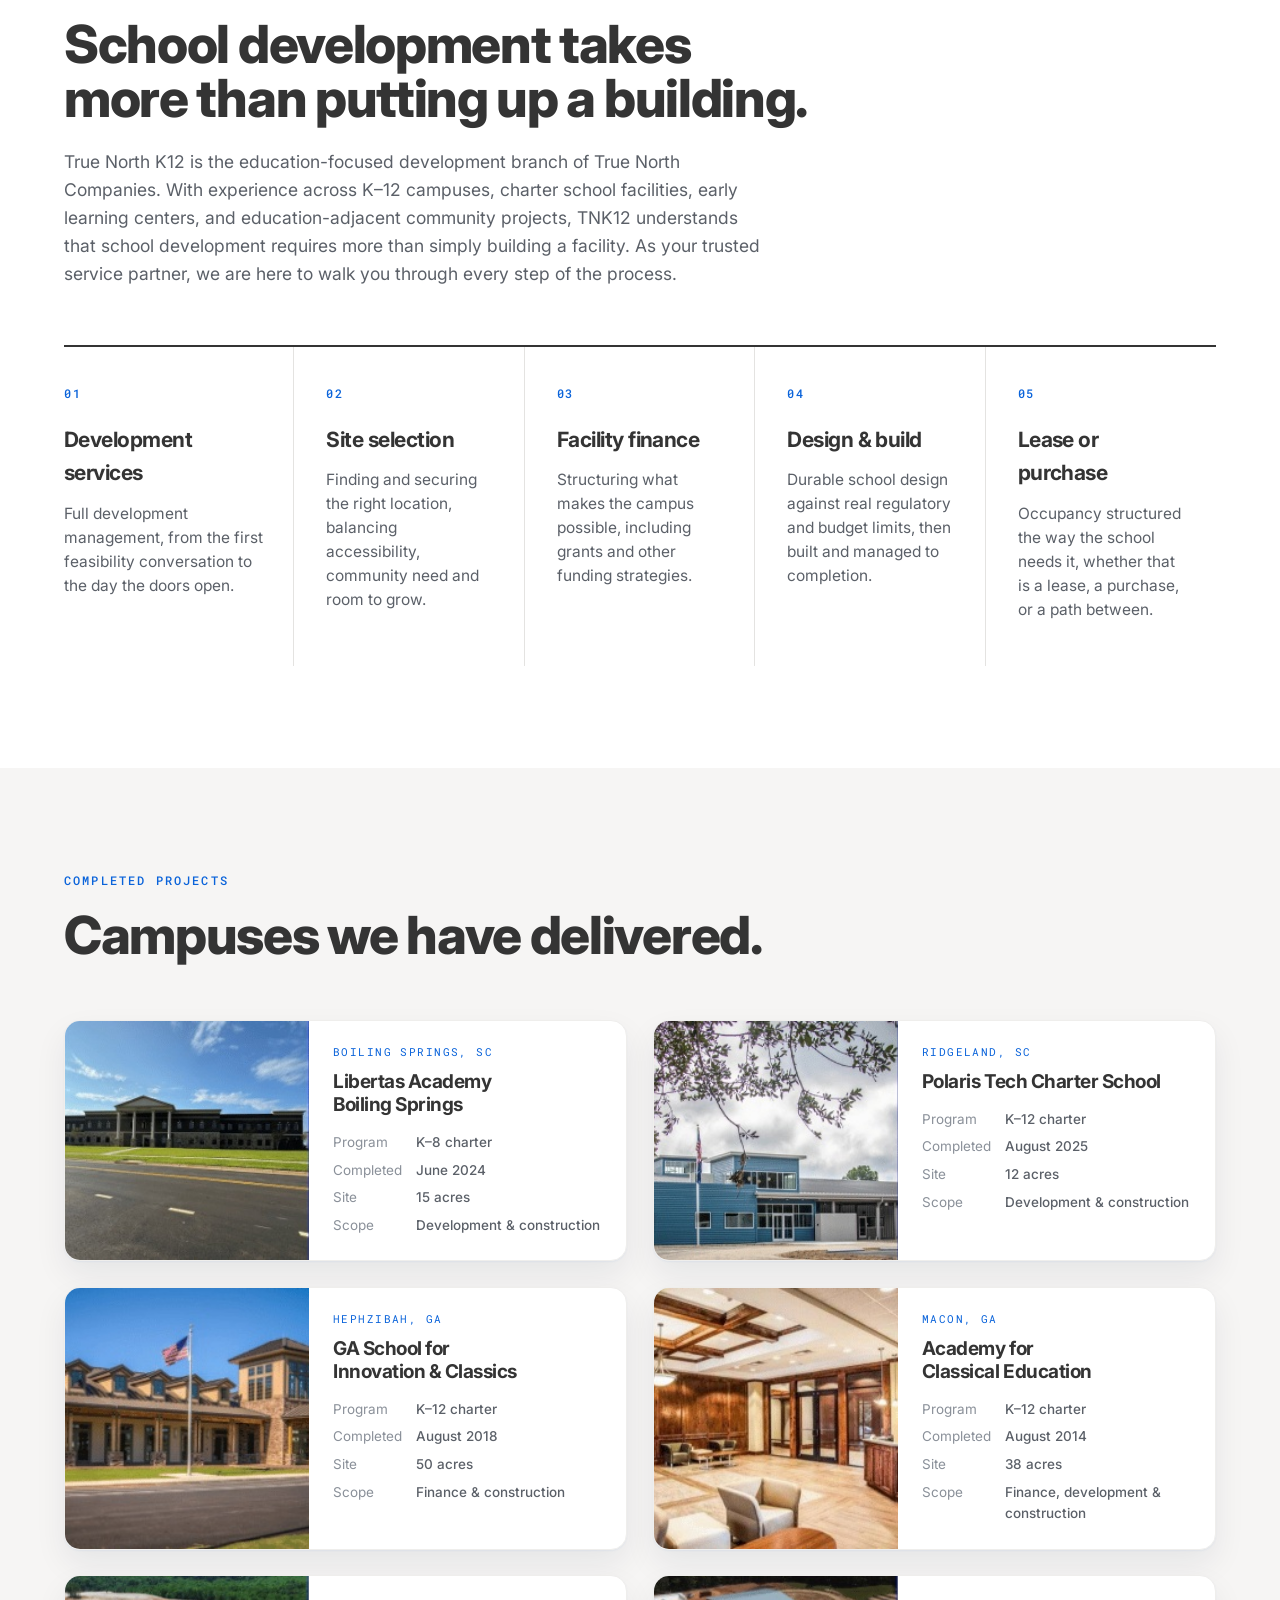
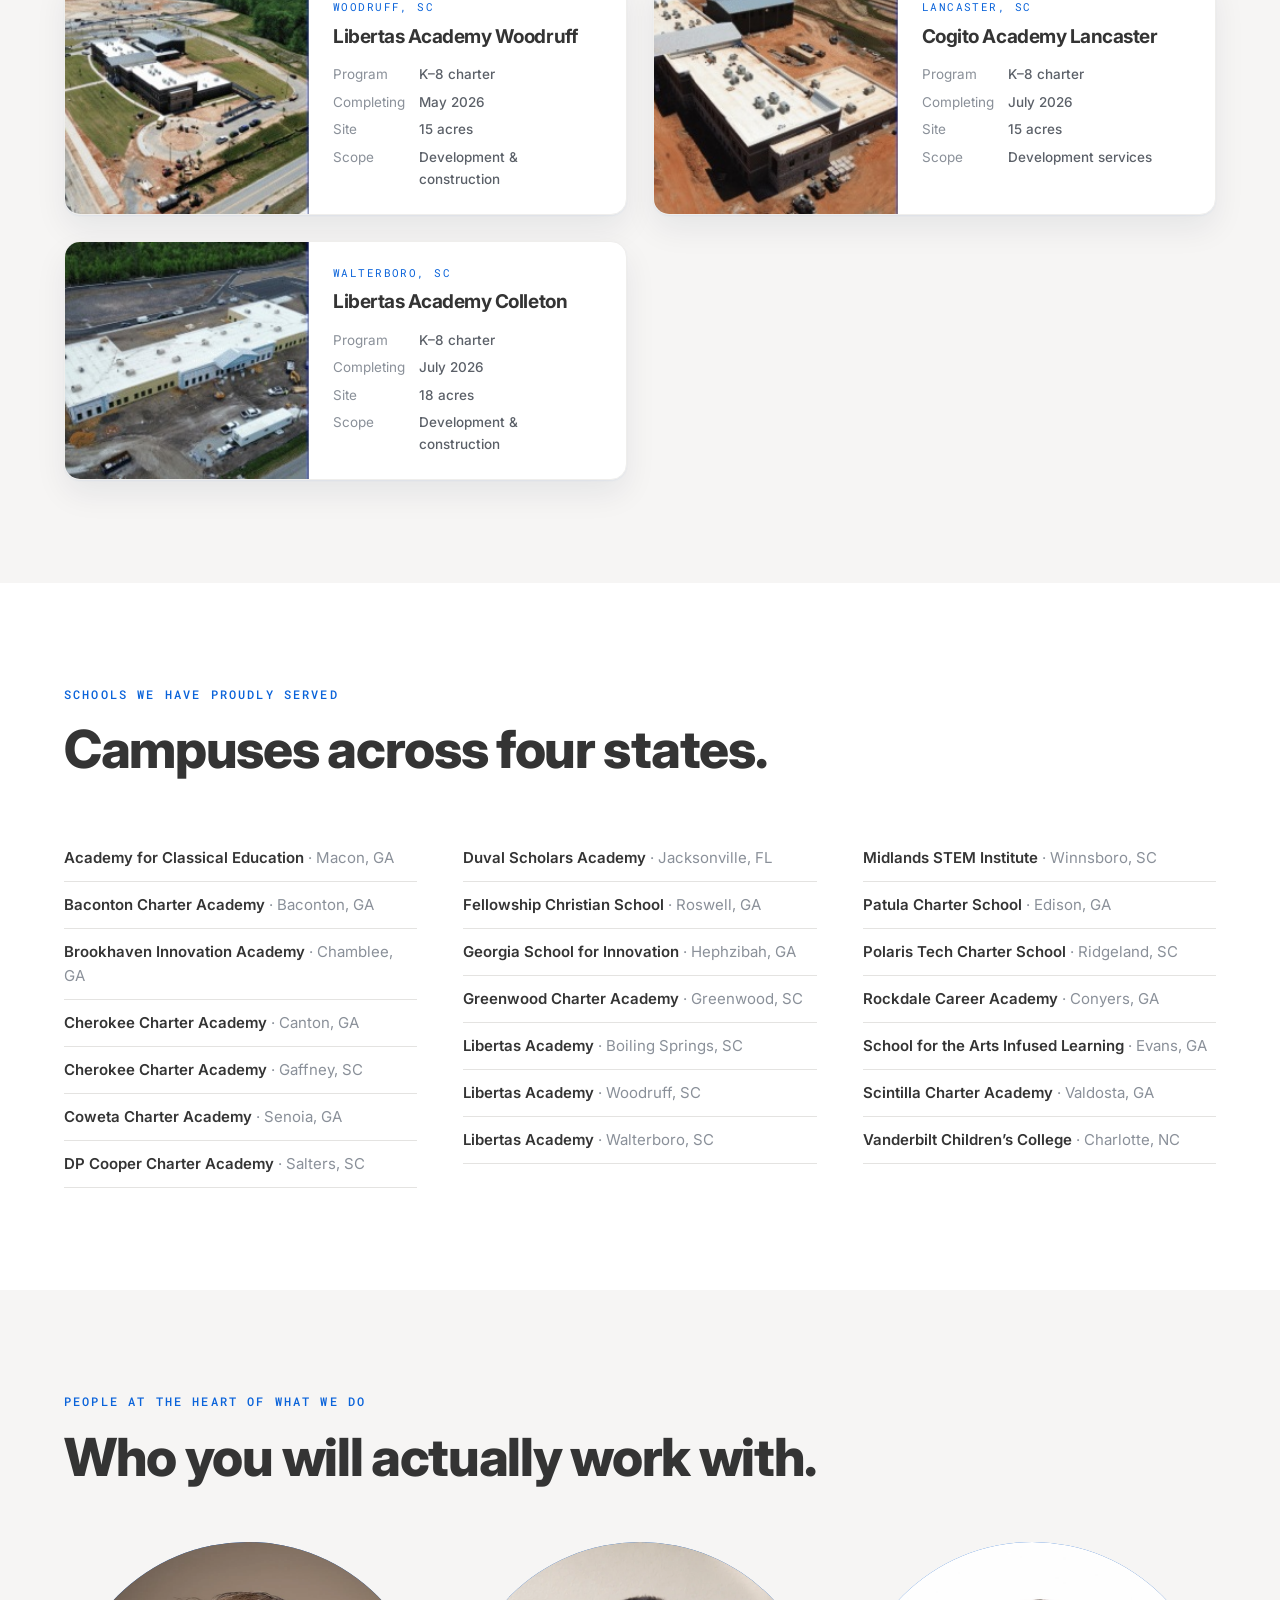
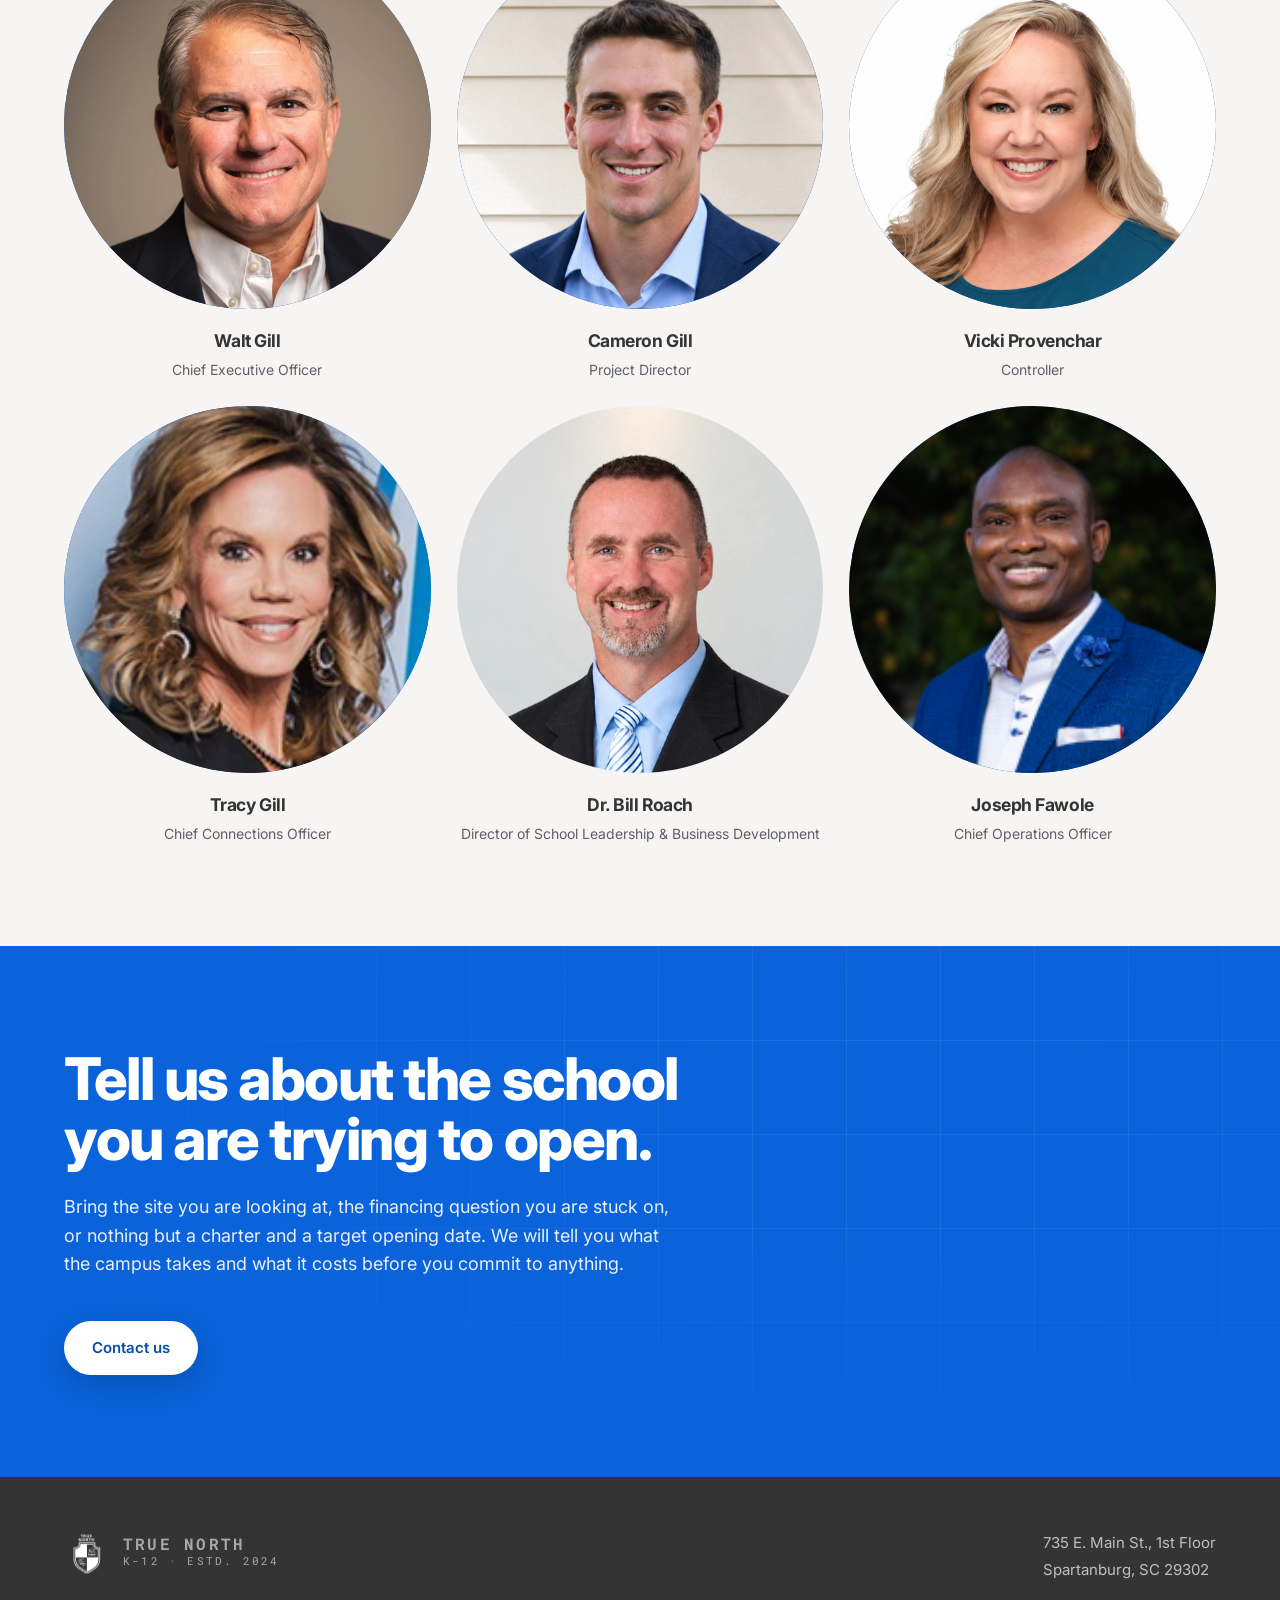
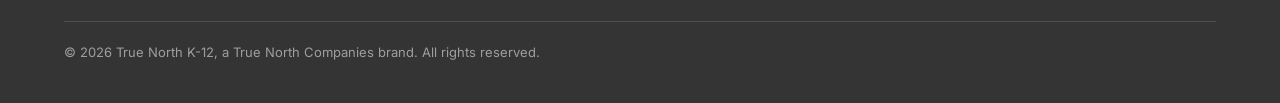
==== commit 4b8cc07e: "Vicki Provenchar: full-resolution photograph, cropped to the 45% eyeline 560x560 crop from the origi" ====
--- a/index.html
+++ b/index.html
@@ -235,13 +235,12 @@
      eyeline in the file itself. Keep zoom >= 1 + 2*|lift| or a crescent shows at
      the bottom. */
   .who__disc--roach  img { transform: scale(1.10) translateY(-3.2%); }
-  /* Vicki, Tracy and Joseph arrived as circle-masked thumbnails, so each soft mask
-     edge stops a hair inside the disc and the cobalt monogram behind leaks as a thin
-     ring at the rim. A small overfill covers it. Same law as above:
-     zoom >= 1 + 2*|lift|, lift is 0 here. Cameron needed this too until his full-frame
-     photograph arrived; his is now a plain square cropped to the 45% eyeline like Walt
-     and Bill, so it covers the disc on its own. */
-  .who__disc--provenchar img,
+  /* Tracy and Joseph are circle-masked thumbnails, so each soft mask edge stops a hair
+     inside the disc and the cobalt monogram behind leaks as a thin ring at the rim.
+     A small overfill covers it. Same law as above: zoom >= 1 + 2*|lift|, lift is 0 here.
+     Cameron and Vicki needed this too until their full-frame photographs arrived. Both
+     are now plain squares cropped to the 45% eyeline like Walt and Bill, so each covers
+     the disc on its own. */
   .who__disc--fawole img { transform: scale(1.045); }
   /* Tracy's mask sits a touch further inside than the others, so 1.045 still left
      a few pixels of monogram at her rim. Measured, not guessed. */
@@ -672,7 +671,7 @@
           <p>Project Director</p>
         </article>
         <article class="who">
-          <div class="who__disc who__disc--provenchar"><div class="who__mono">VP</div><img class="who__shot" src="assets/team-provenchar.png" alt="Vicki Provenchar" loading="lazy" onerror="this.remove()"></div>
+          <div class="who__disc"><div class="who__mono">VP</div><img class="who__shot" src="assets/team-provenchar.png" alt="Vicki Provenchar" loading="lazy" onerror="this.remove()"></div>
           <h3>Vicki Provenchar</h3>
           <p>Controller</p>
         </article>
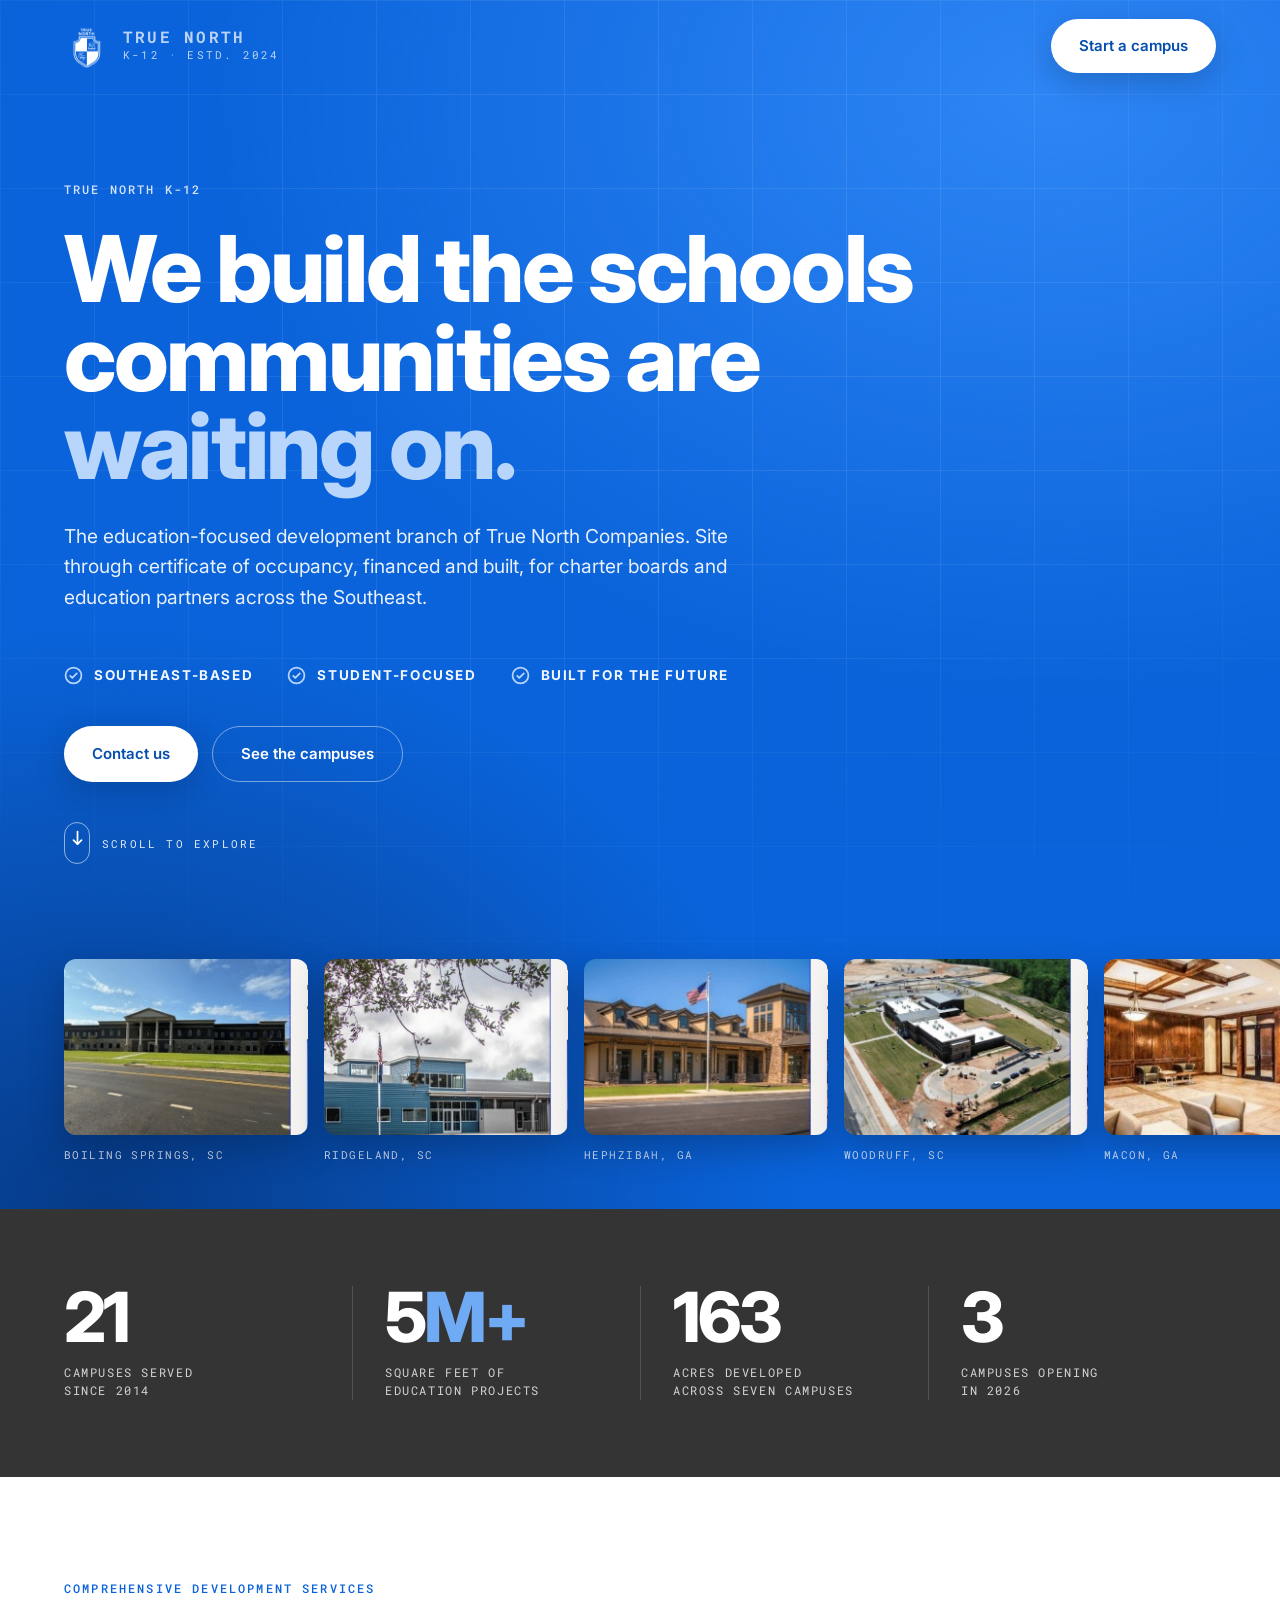
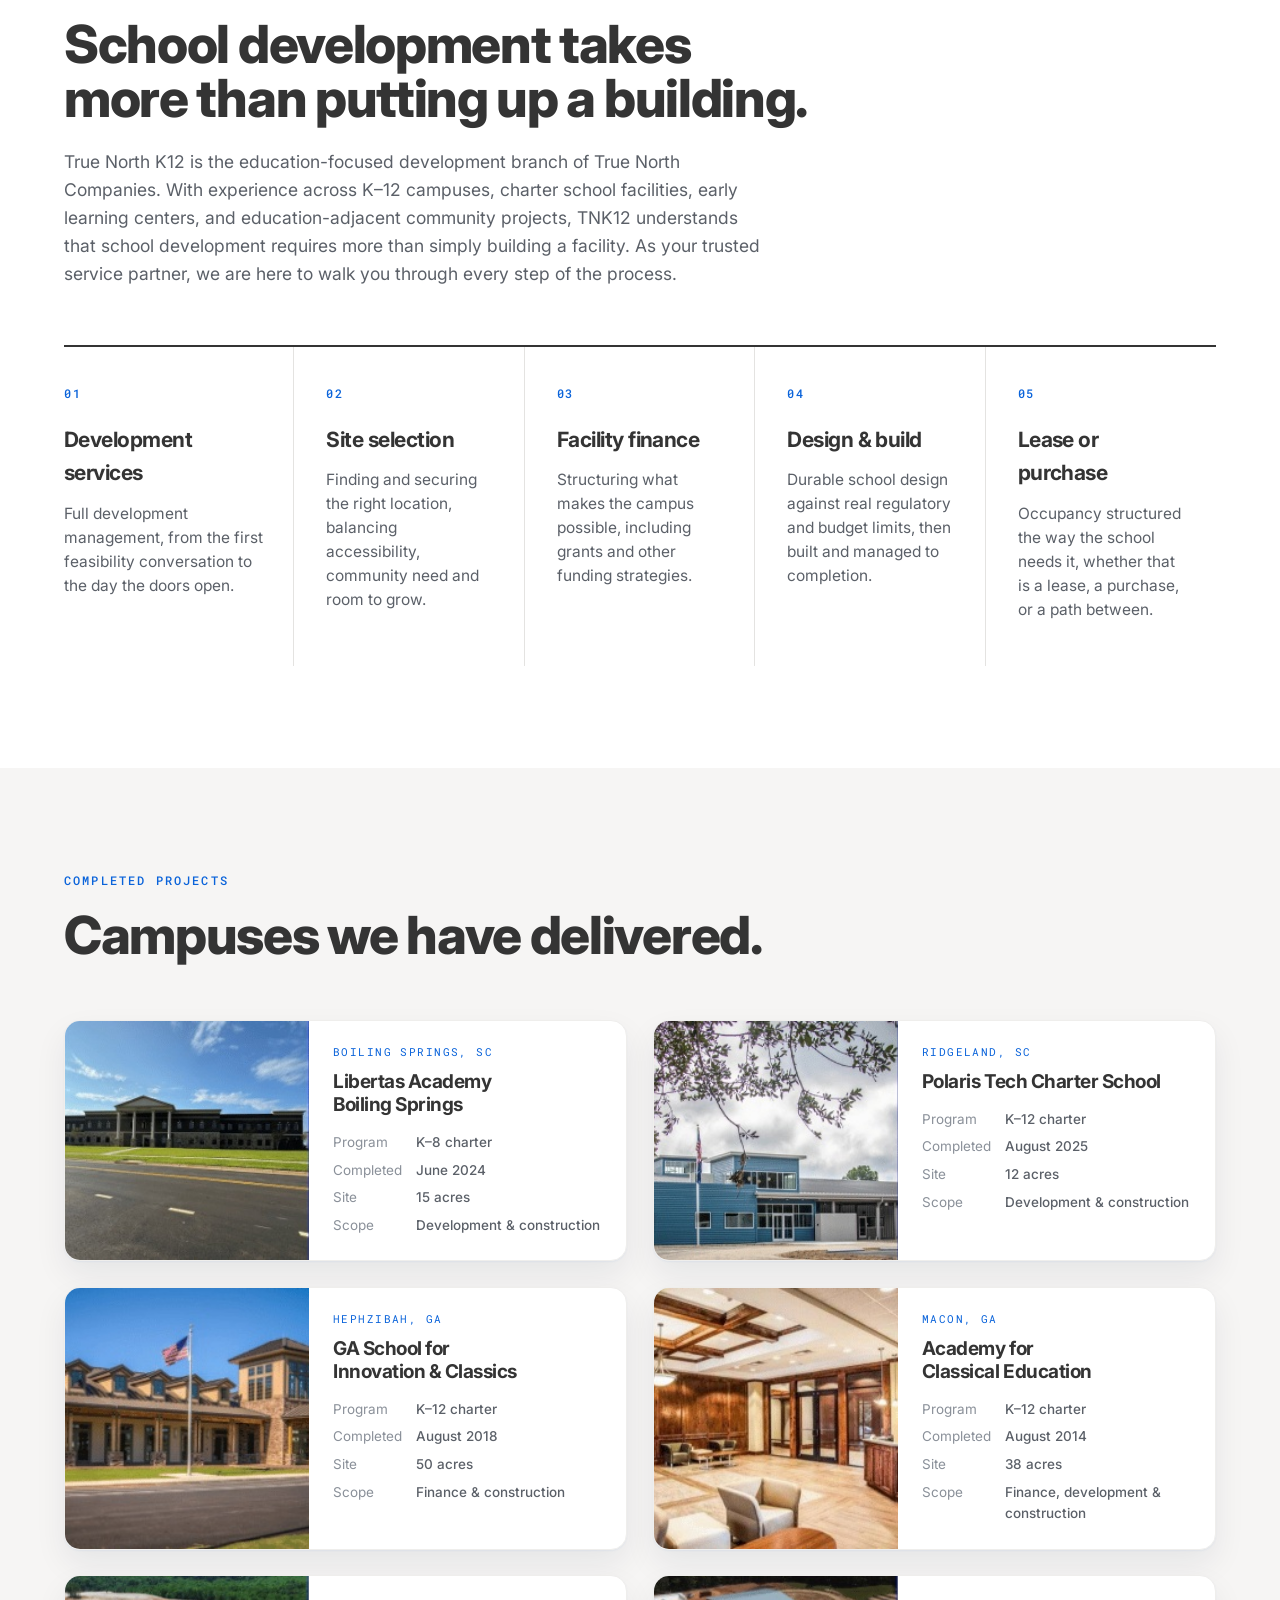
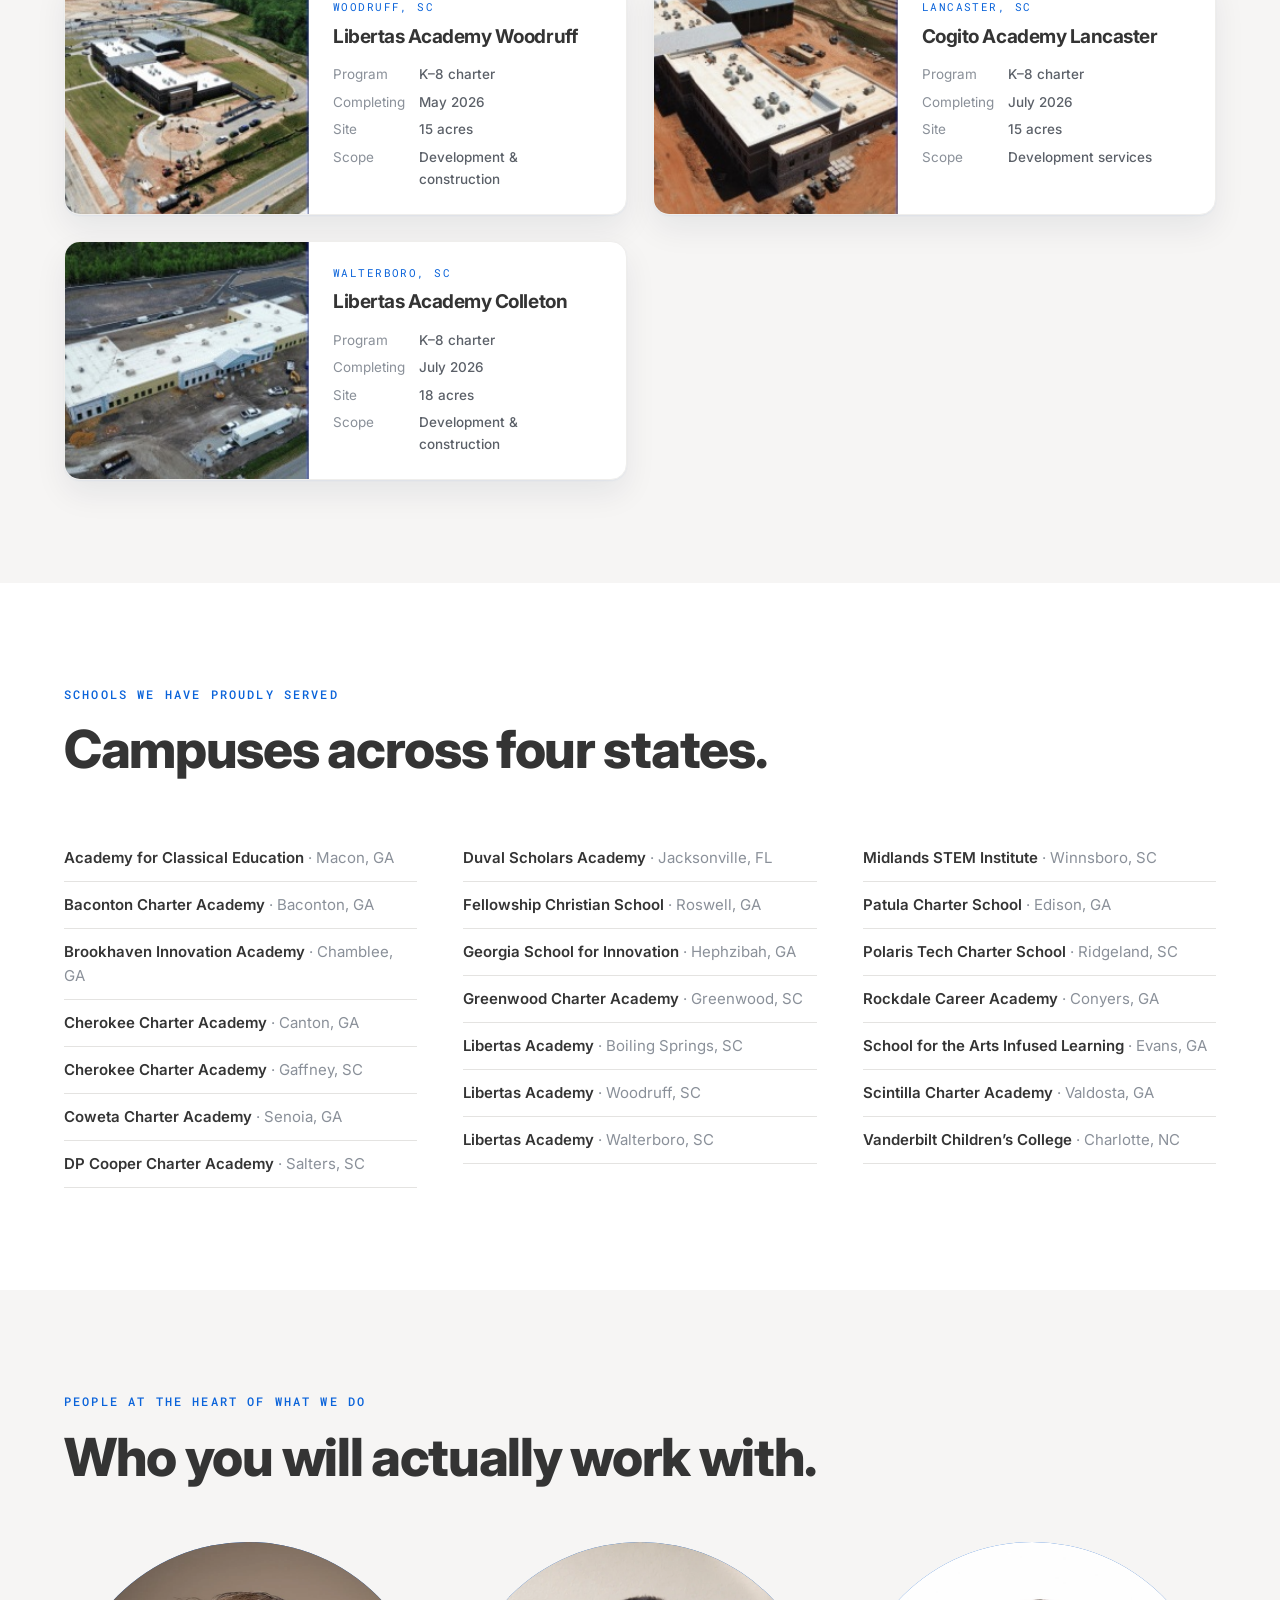
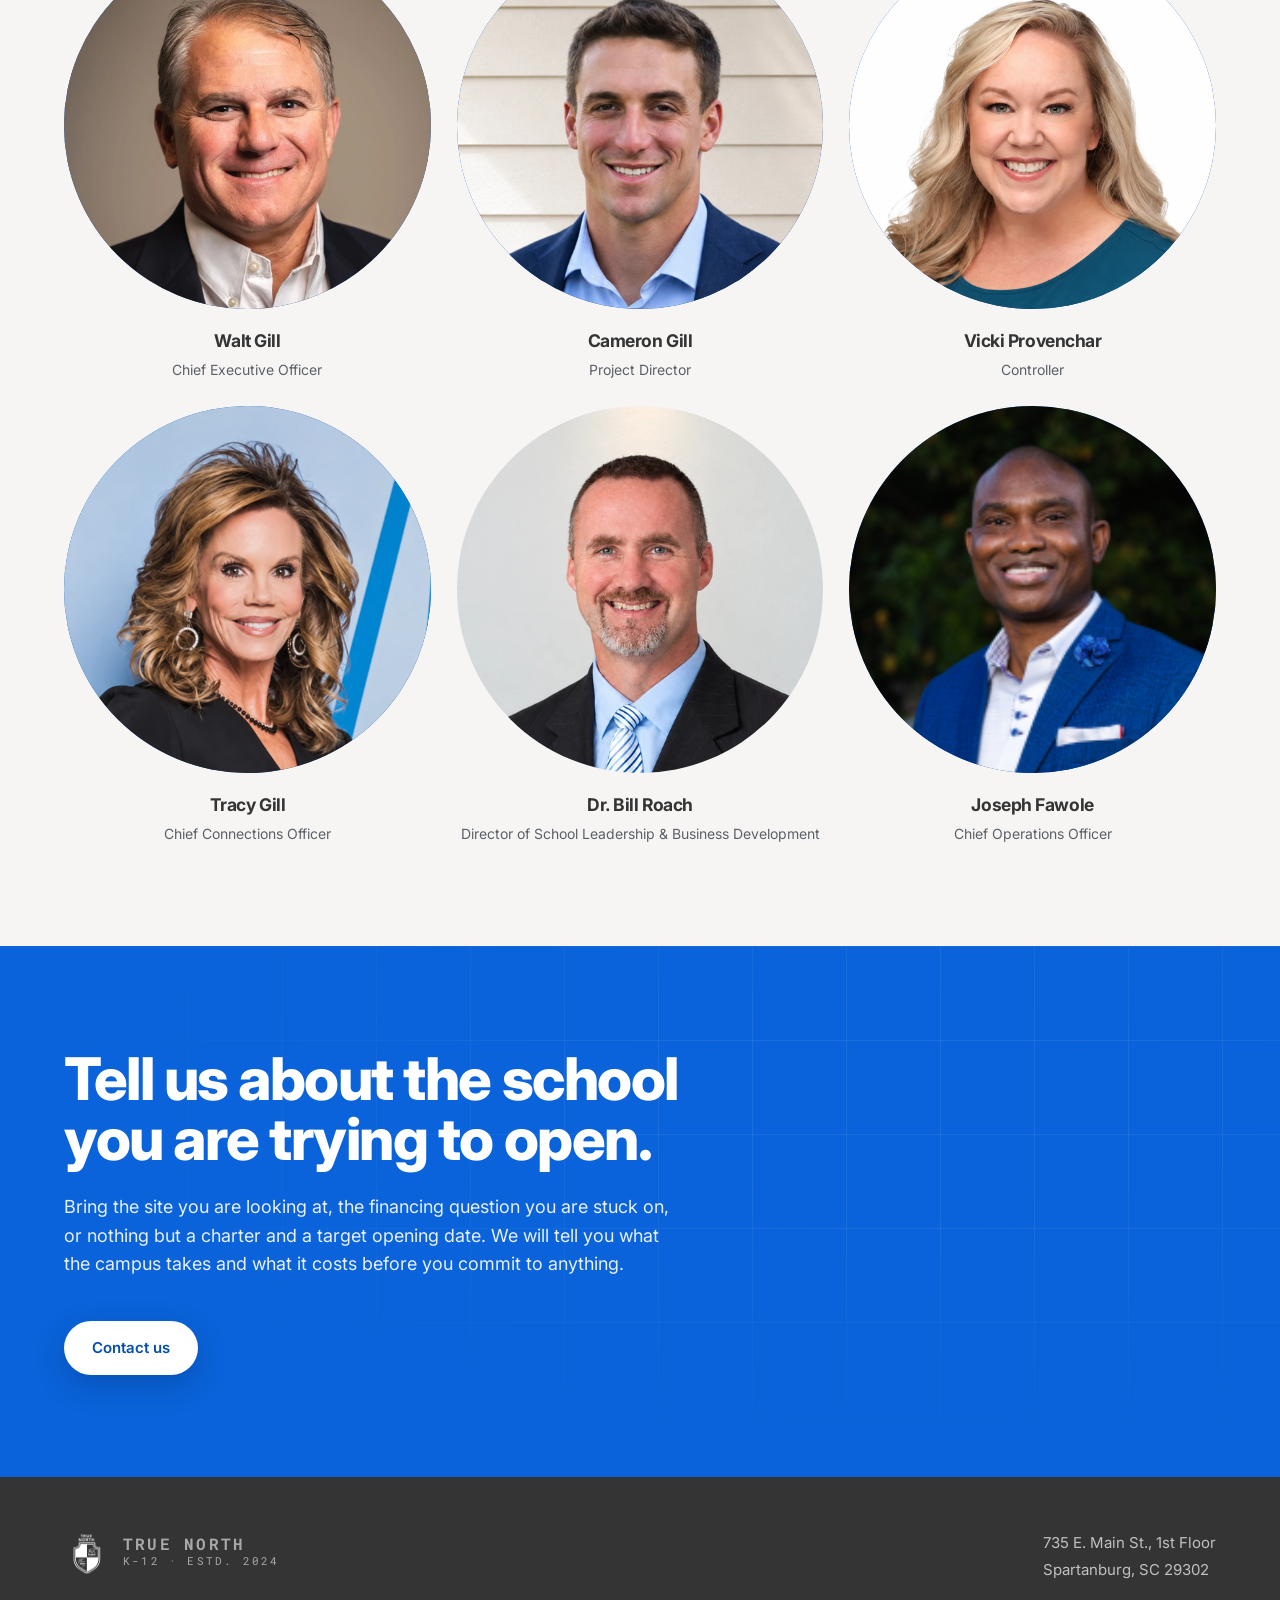
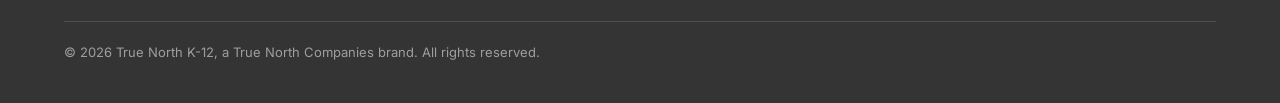
==== commit 62daba0a: "Tracy Gill: full-resolution photograph, cropped to the 45% eyeline 560x560 from the original 1254px " ====
--- a/index.html
+++ b/index.html
@@ -235,16 +235,13 @@
      eyeline in the file itself. Keep zoom >= 1 + 2*|lift| or a crescent shows at
      the bottom. */
   .who__disc--roach  img { transform: scale(1.10) translateY(-3.2%); }
-  /* Tracy and Joseph are circle-masked thumbnails, so each soft mask edge stops a hair
+  /* Joseph is still a circle-masked thumbnail, so its soft mask edge stops a hair
      inside the disc and the cobalt monogram behind leaks as a thin ring at the rim.
      A small overfill covers it. Same law as above: zoom >= 1 + 2*|lift|, lift is 0 here.
-     Cameron and Vicki needed this too until their full-frame photographs arrived. Both
-     are now plain squares cropped to the 45% eyeline like Walt and Bill, so each covers
-     the disc on its own. */
+     Cameron, Vicki and Tracy needed this too until their full-frame photographs
+     arrived. All three are now plain squares cropped to the 45% eyeline like Walt and
+     Bill, so each covers the disc on its own. */
   .who__disc--fawole img { transform: scale(1.045); }
-  /* Tracy's mask sits a touch further inside than the others, so 1.045 still left
-     a few pixels of monogram at her rim. Measured, not guessed. */
-  .who__disc--tracy img { transform: scale(1.07); }
   .who__mono { position: absolute; inset: 0; display: grid; place-items: center;
                background: linear-gradient(150deg, var(--cobalt) 0%, var(--cobalt-dark) 100%);
                color: #FFFFFF; font-size: clamp(26px, 3.2vw, 40px); font-weight: 700; letter-spacing: .04em; }
@@ -676,7 +673,7 @@
           <p>Controller</p>
         </article>
         <article class="who">
-          <div class="who__disc who__disc--tracy"><div class="who__mono">TG</div><img class="who__shot" src="assets/team-gill-tracy.png" alt="Tracy Gill" loading="lazy" onerror="this.remove()"></div>
+          <div class="who__disc"><div class="who__mono">TG</div><img class="who__shot" src="assets/team-gill-tracy.png" alt="Tracy Gill" loading="lazy" onerror="this.remove()"></div>
           <h3>Tracy Gill</h3>
           <p>Chief Connections Officer</p>
         </article>
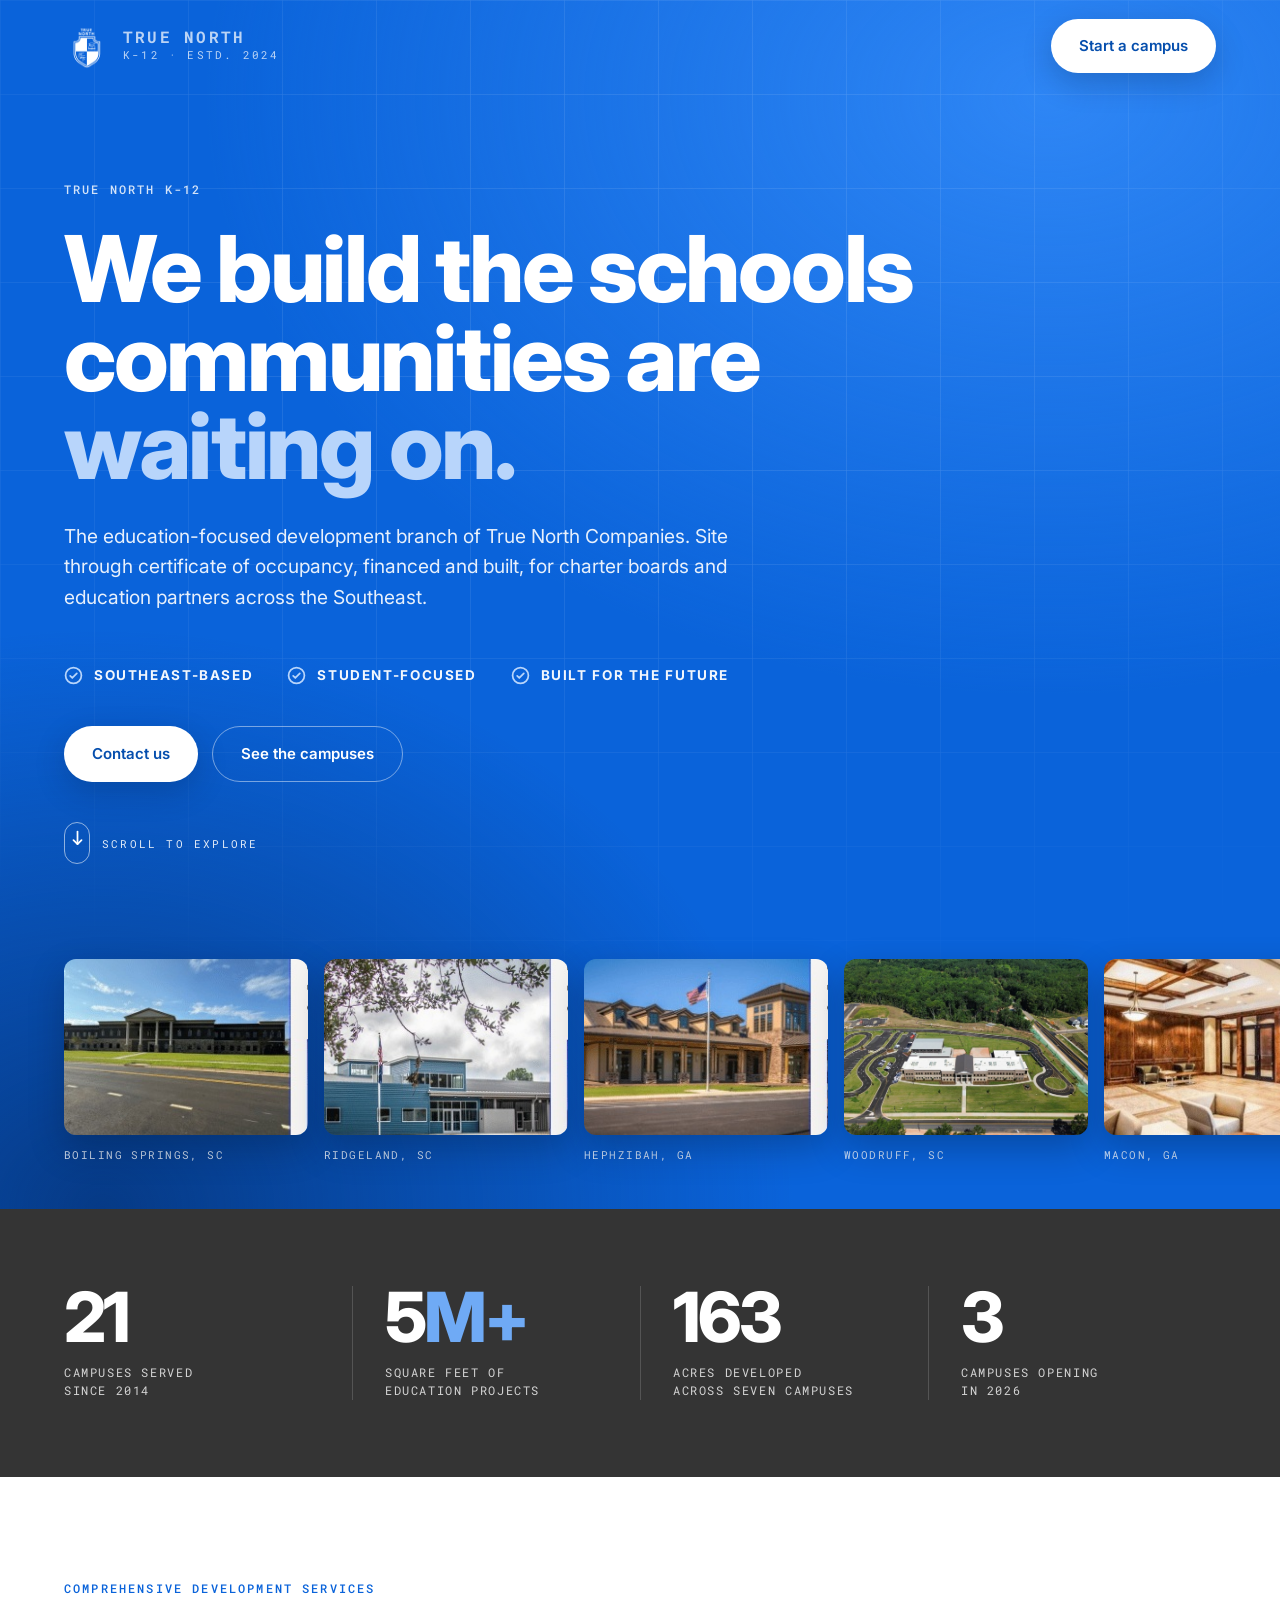
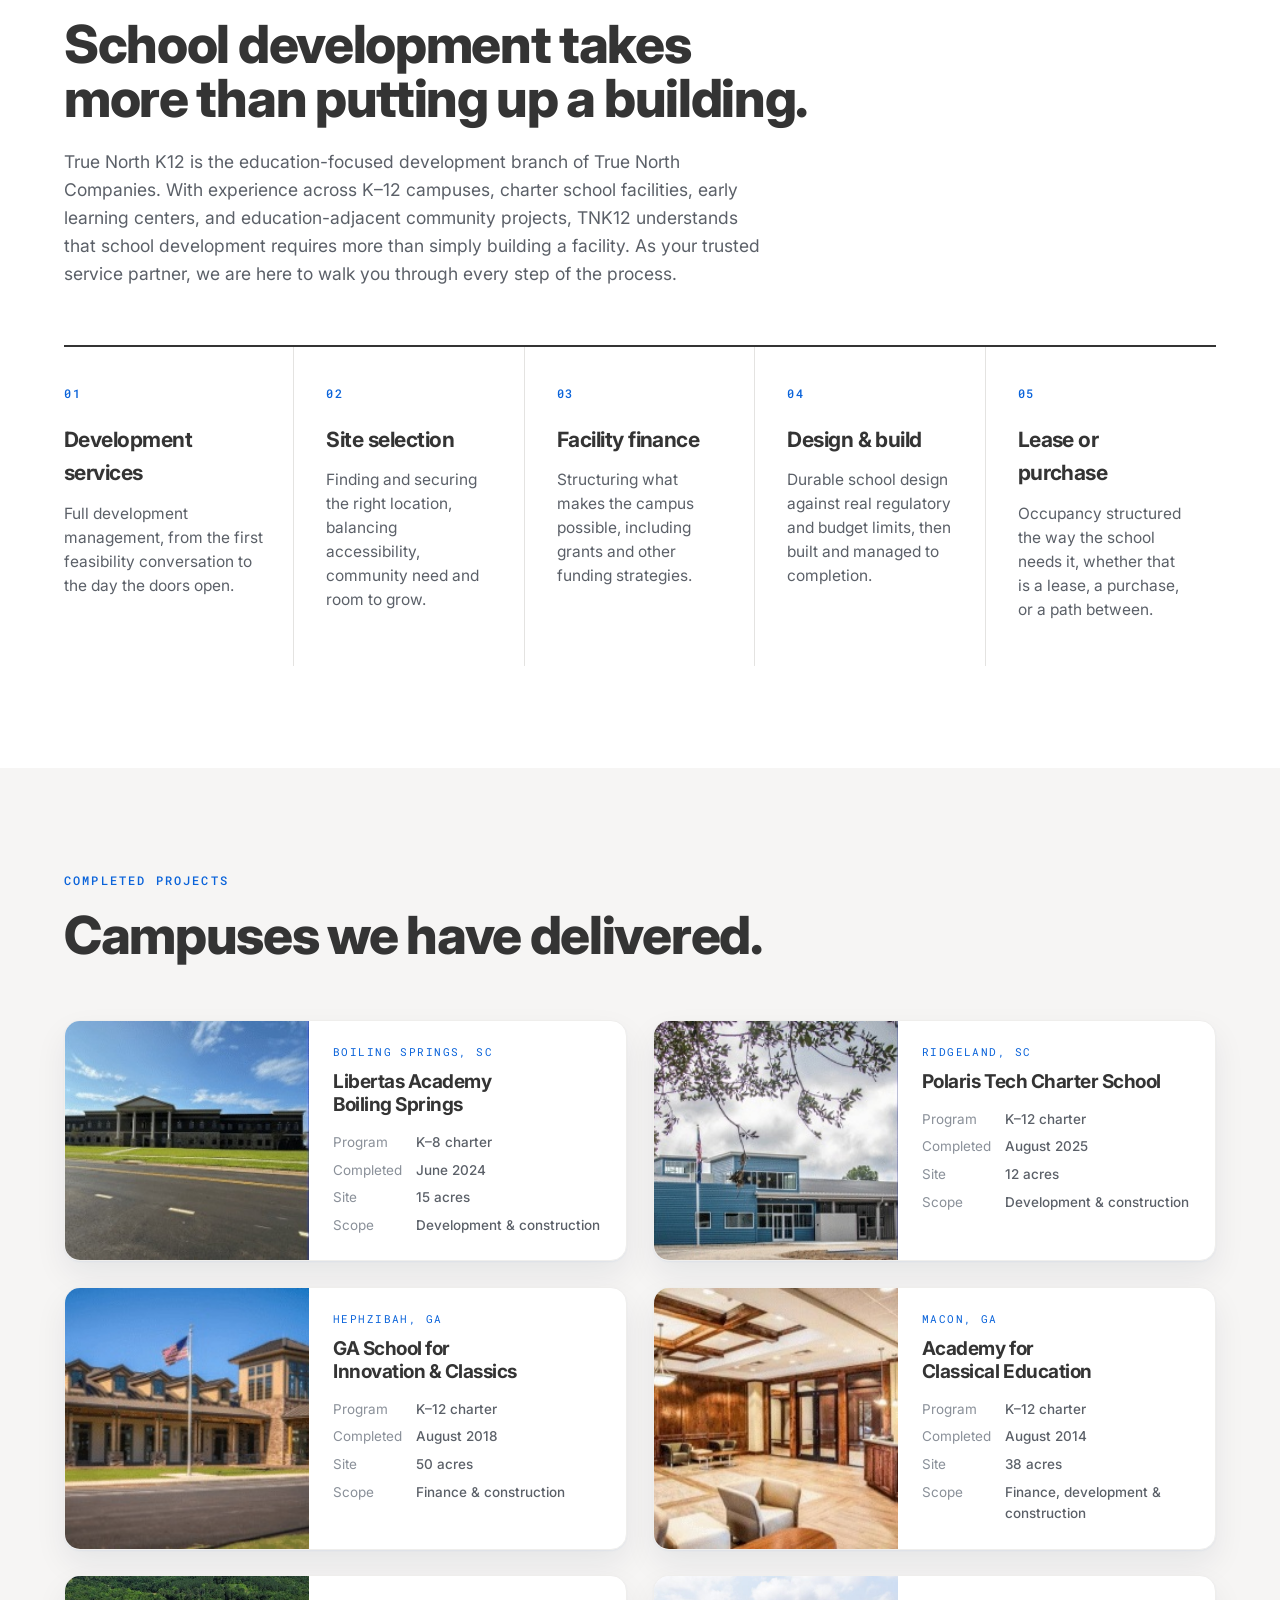
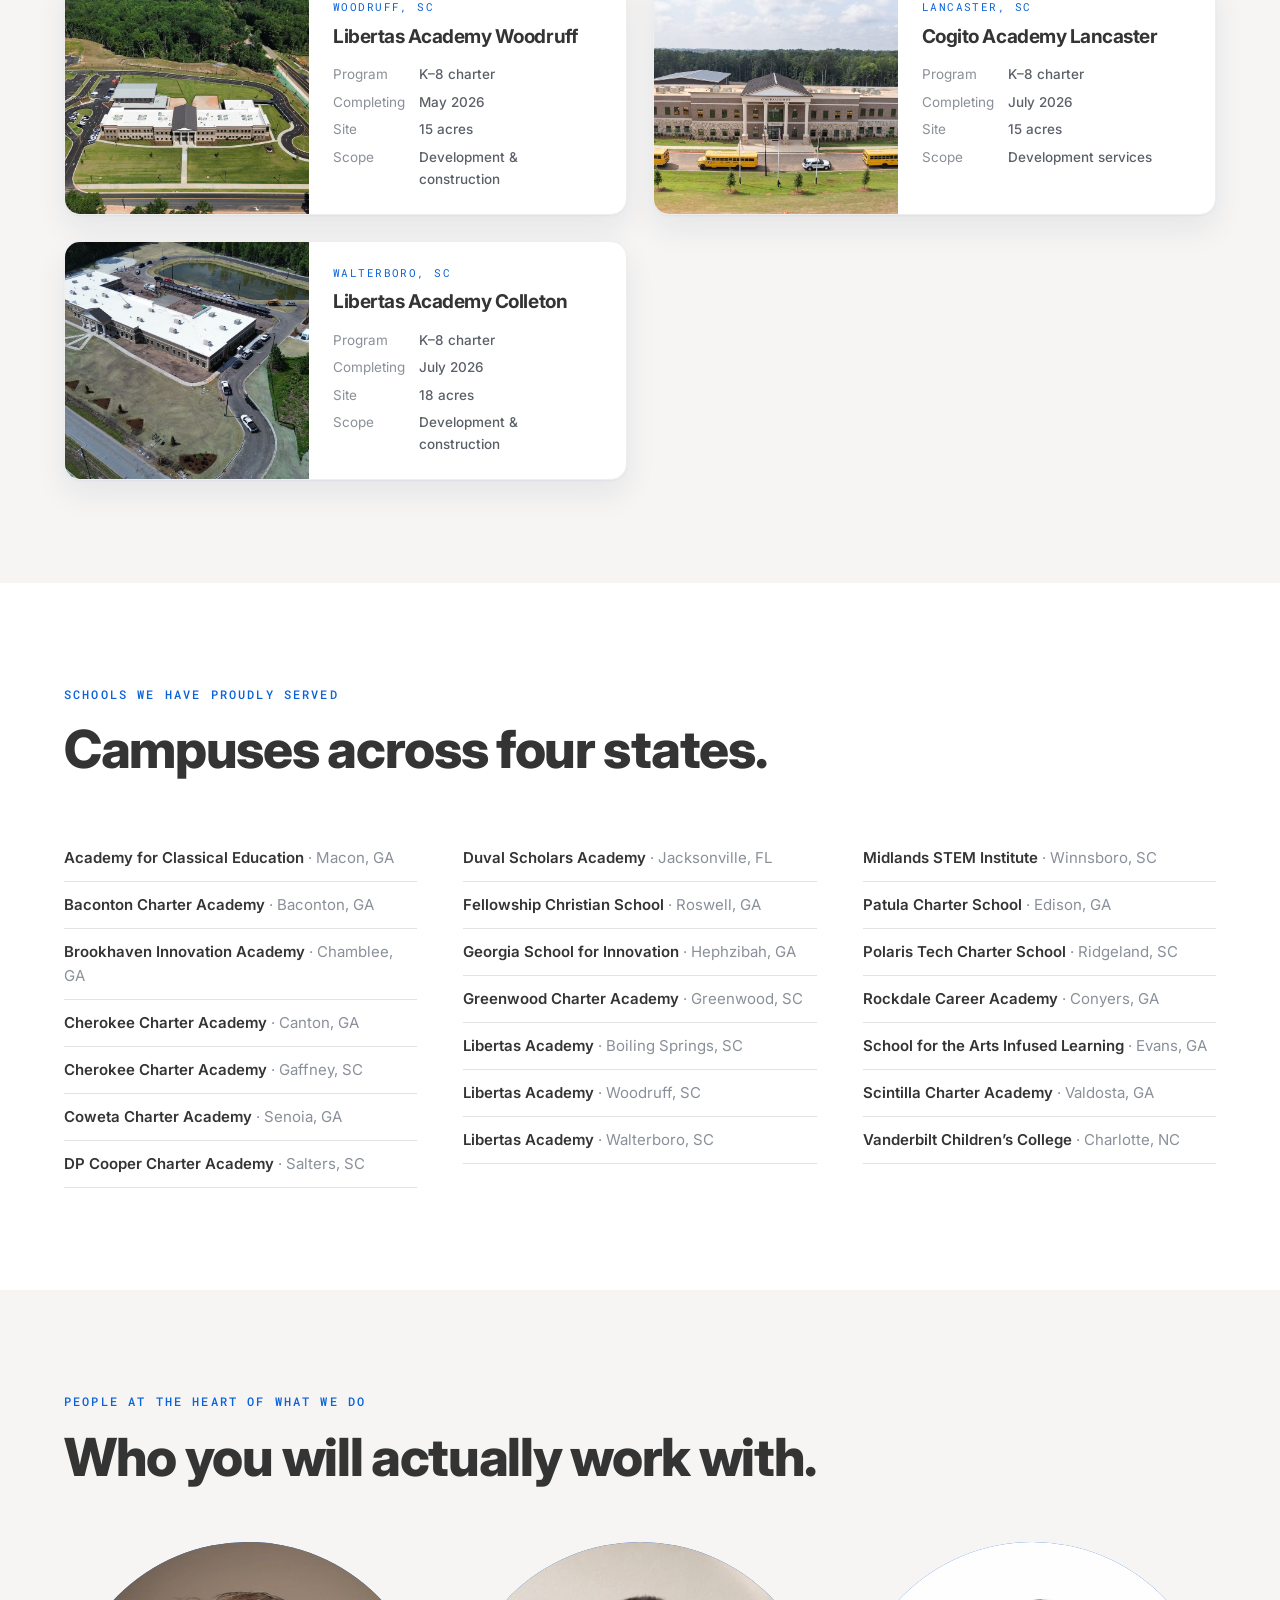
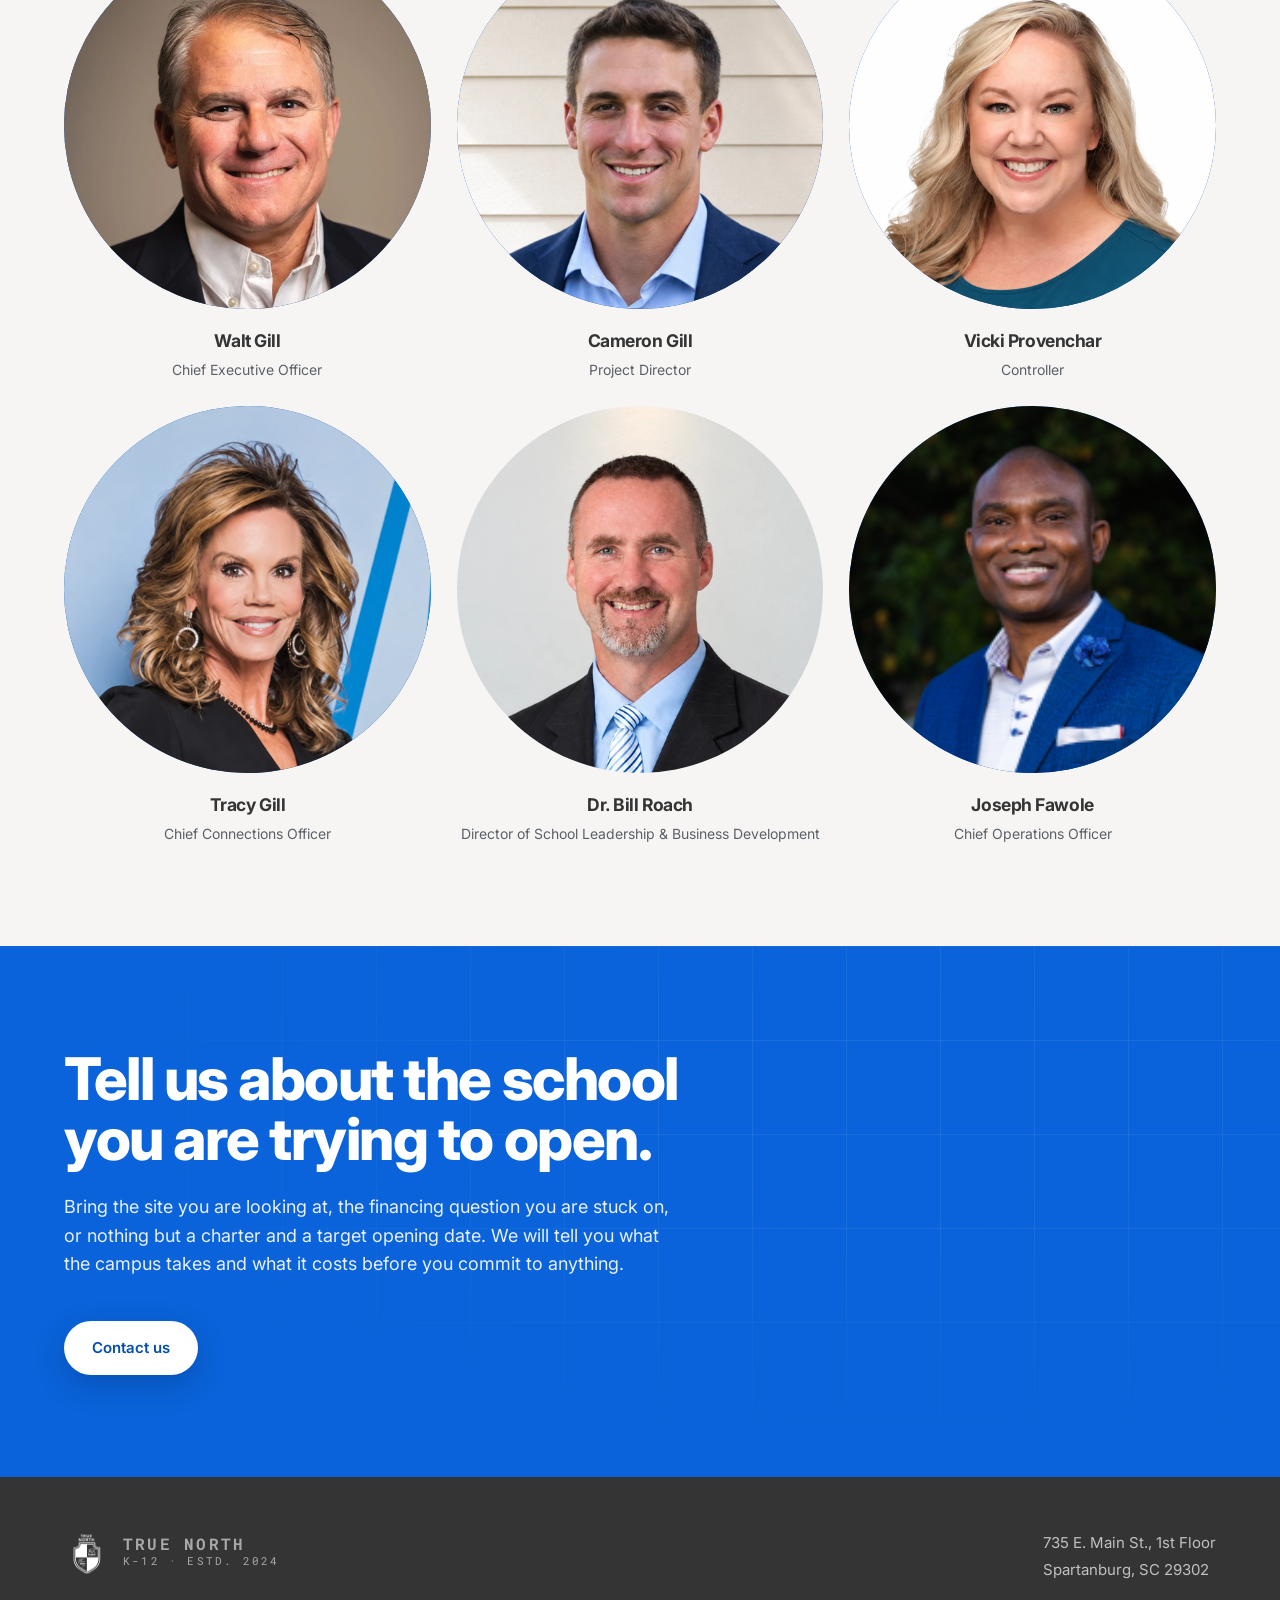
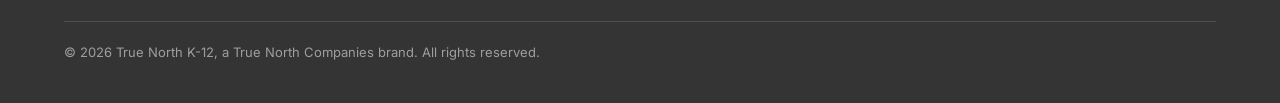
==== commit 5aac4f8b: "Real photographs for Libertas Woodruff and Libertas Colleton Both drone shots at the 1400x787 standa" ====
--- a/index.html
+++ b/index.html
@@ -3,6 +3,24 @@
 <meta name="viewport" content="width=device-width, initial-scale=1">
 <title>True North K-12</title>
 <meta name="description" content="True North K-12 is the education-focused development branch of True North Companies. Site selection, facility finance, design and build, and lease or purchase options for charter schools across the Southeast.">
+<link rel="canonical" href="https://truenorth-k12.com/">
+
+<meta property="og:type" content="website">
+<meta property="og:site_name" content="True North K-12">
+<meta property="og:url" content="https://truenorth-k12.com/">
+<meta property="og:title" content="True North K-12">
+<meta property="og:description" content="True North K-12 is the education-focused development branch of True North Companies. Site selection, facility finance, design and build, and lease or purchase options for charter schools across the Southeast.">
+<meta property="og:image" content="https://truenorth-k12.com/assets/og-card.jpg">
+<meta property="og:image:type" content="image/jpeg">
+<meta property="og:image:width" content="1200">
+<meta property="og:image:height" content="630">
+<meta property="og:image:alt" content="True North K-12. We build the schools communities are waiting on.">
+
+<meta name="twitter:card" content="summary_large_image">
+<meta name="twitter:title" content="True North K-12">
+<meta name="twitter:description" content="True North K-12 is the education-focused development branch of True North Companies. Site selection, facility finance, design and build, and lease or purchase options for charter schools across the Southeast.">
+<meta name="twitter:image" content="https://truenorth-k12.com/assets/og-card.jpg">
+
 <link rel="icon" type="image/png" href="assets/tnk12-shield.png">
 <link rel="preconnect" href="https://fonts.googleapis.com">
 <link rel="preconnect" href="https://fonts.gstatic.com" crossorigin>
@@ -202,7 +220,7 @@
             transition: transform .2s ease, box-shadow .2s ease; }
   .campus:hover { transform: translateY(-4px); box-shadow: 0 1px 2px rgba(10,99,218,.07), 0 22px 44px rgba(8,33,63,.13); }
   .campus { display: flex; align-items: stretch; }
-  /* the source photography is 252px wide, so it is never asked to render larger */
+  /* real campus photography is 1400px wide; the placeholders it is replacing are 252px */
   .campus img { width: clamp(132px, 26vw, 244px); height: auto; align-self: stretch; object-fit: cover; flex: none; }
   .campus__body { padding: 22px 24px 24px; min-width: 0; }
   .campus__loc { font-family: var(--mono); font-size: 11px; letter-spacing: .13em; text-transform: uppercase; color: var(--cobalt); }
